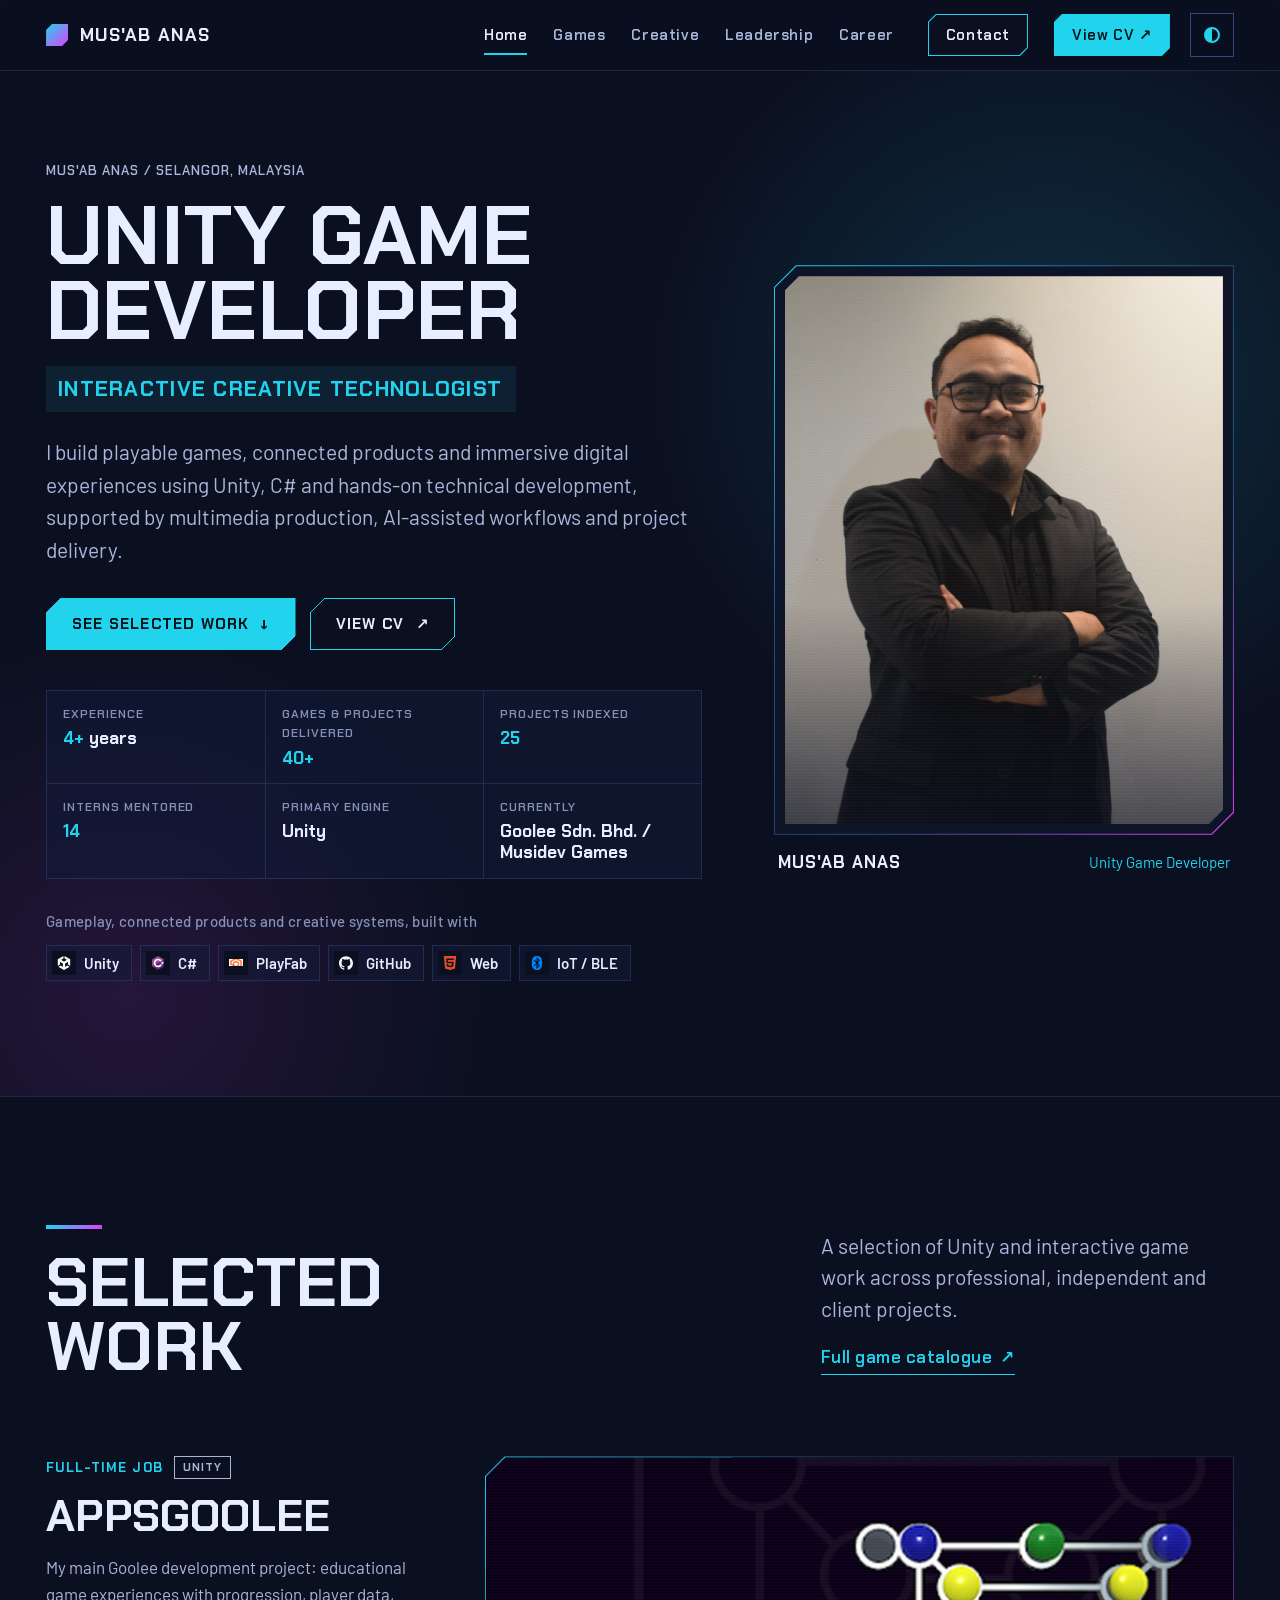
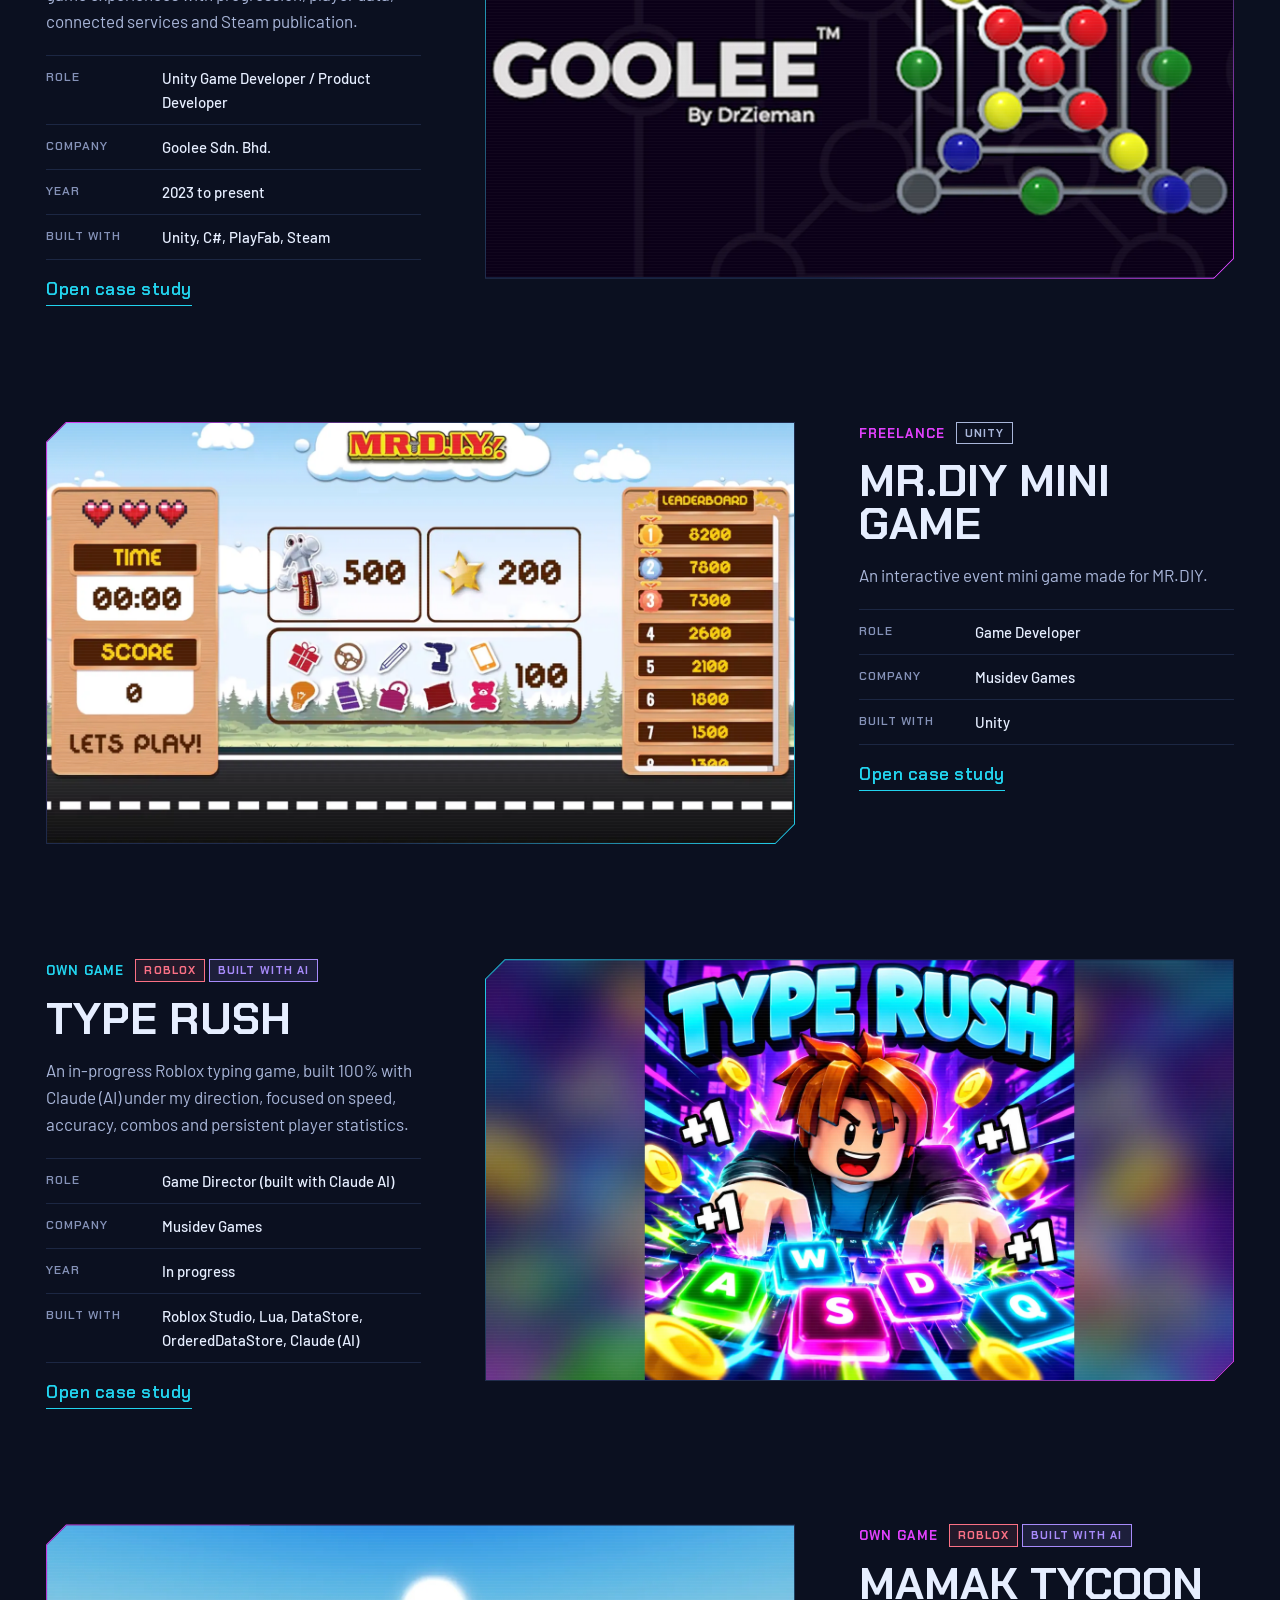
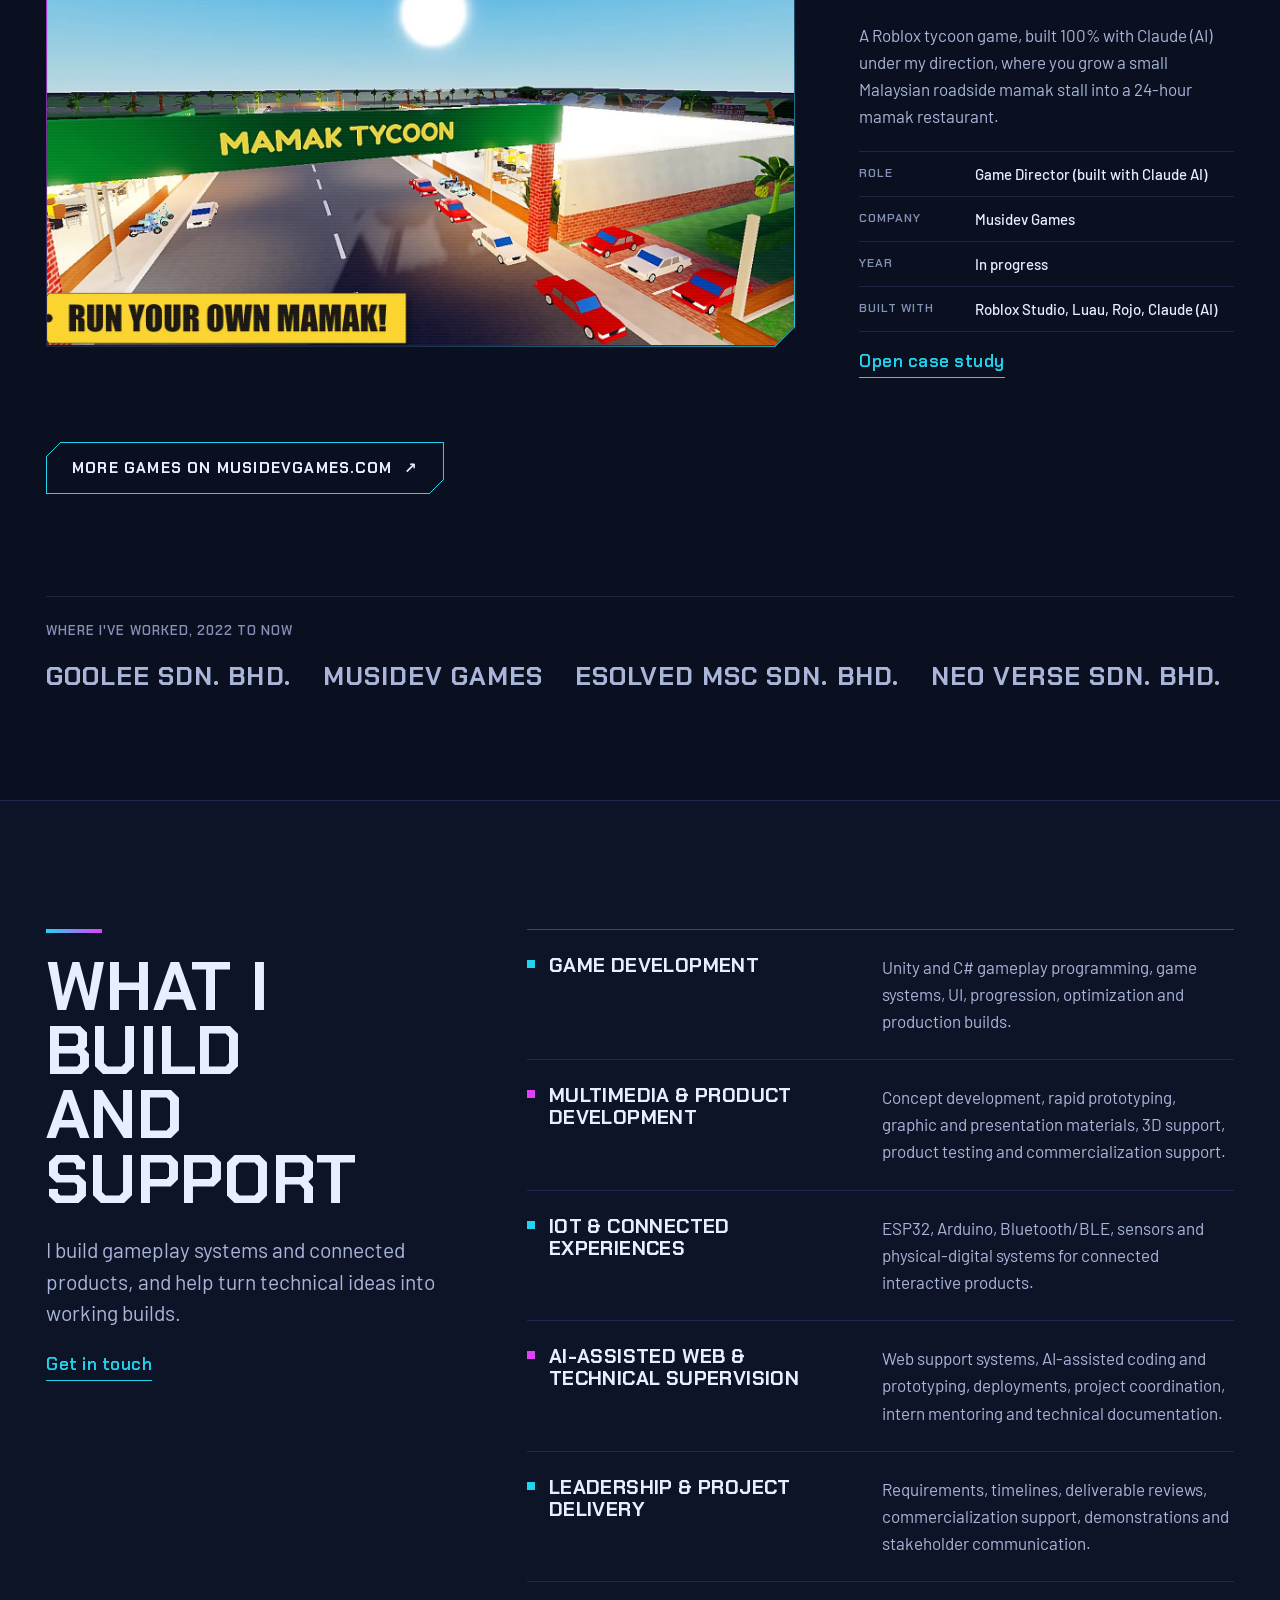
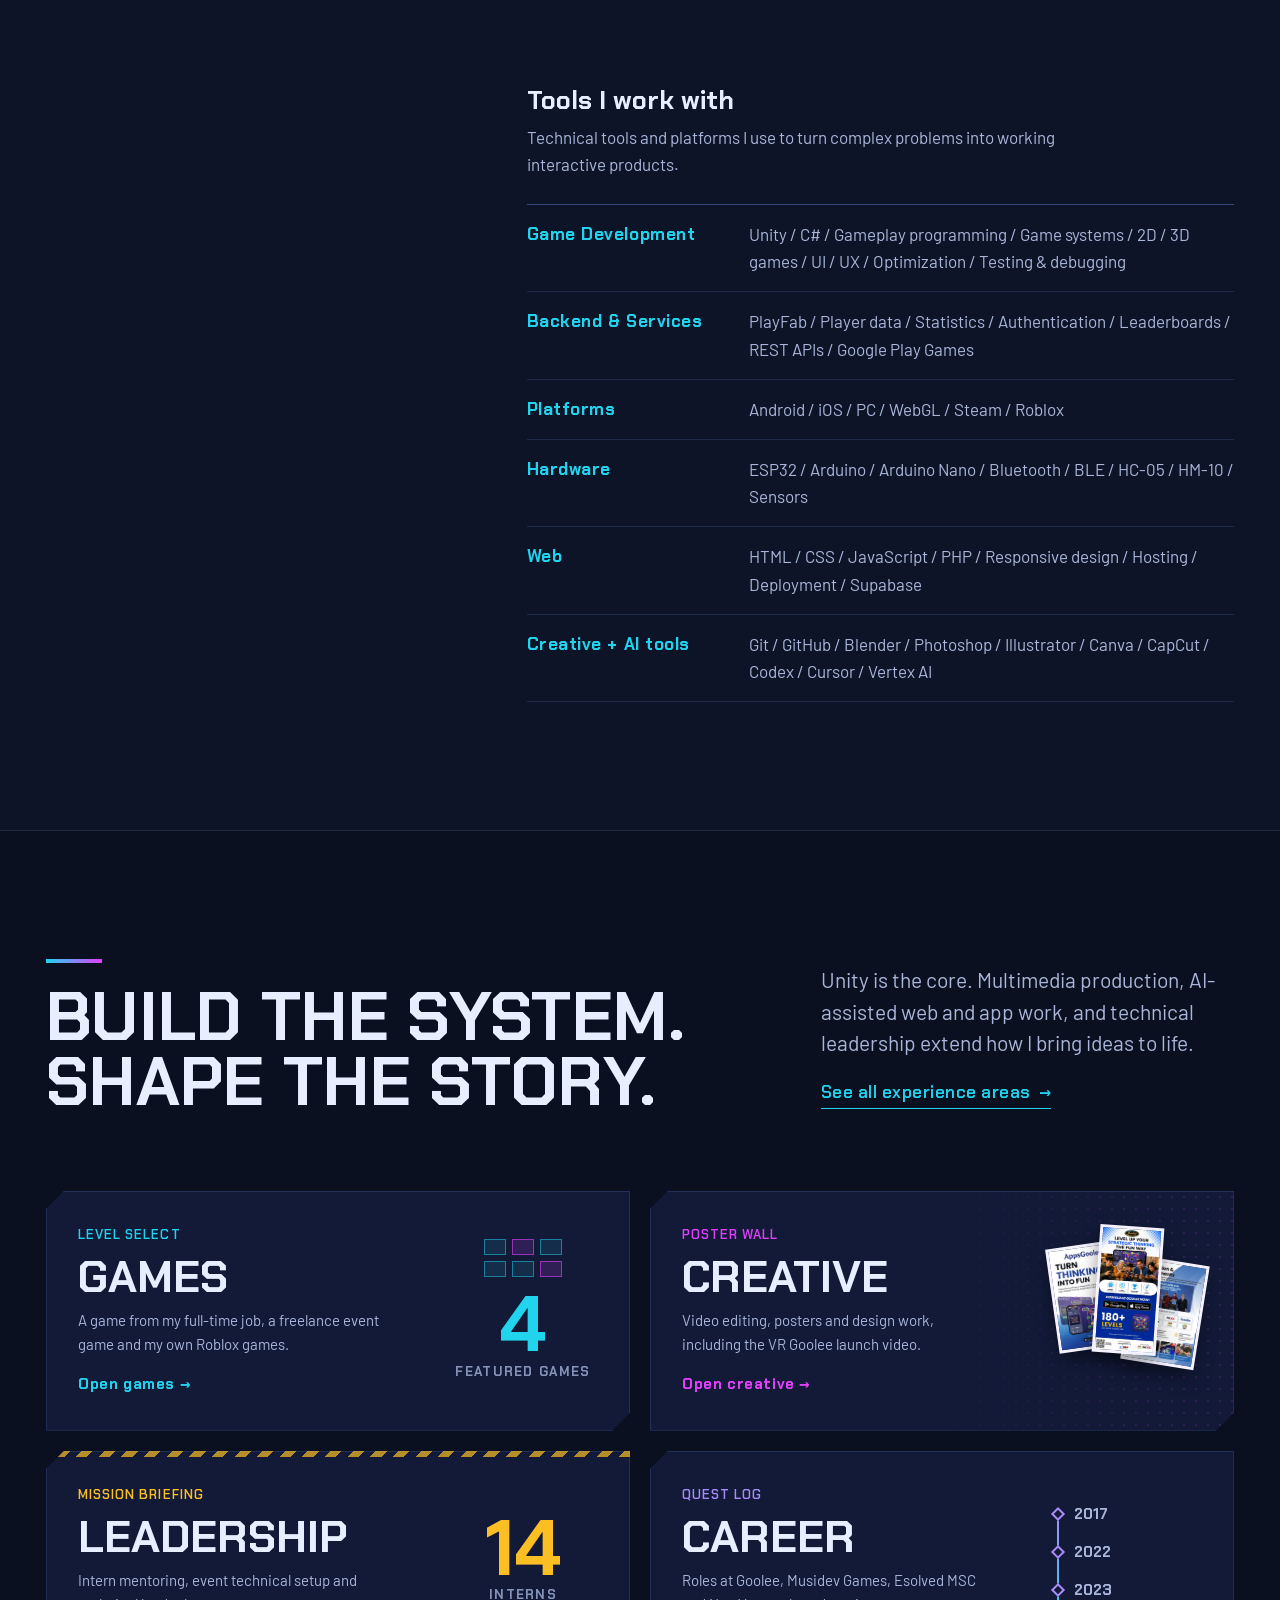
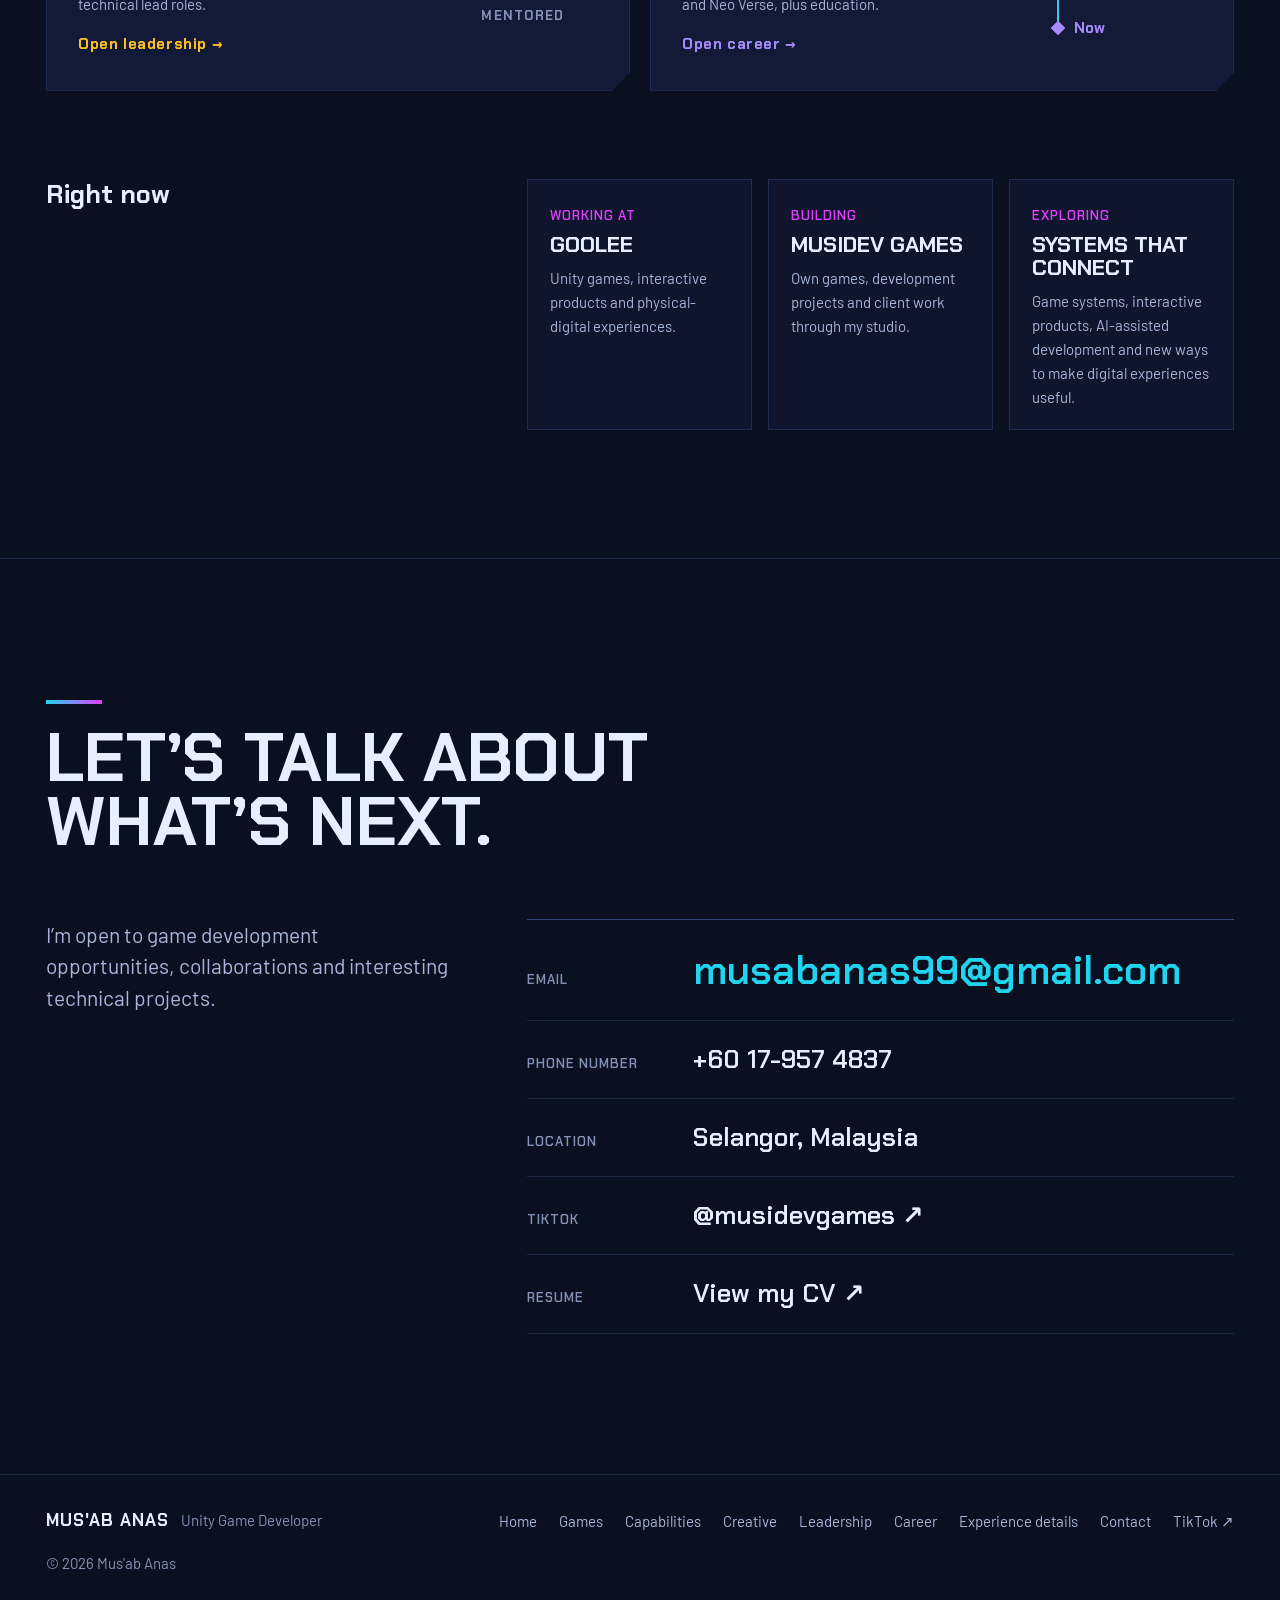
==== index.html @ 86272c5a "Publish website (from Personal-Website 74ffa36)" ====
<!doctype html>
<html lang="en">
<head>
  <meta charset="utf-8">
  <meta name="viewport" content="width=device-width, initial-scale=1">
  <meta name="theme-color" content="#0b1020">
  <script>
    (function () {
      var theme = 'dark';
      try {
        var savedTheme = localStorage.getItem('musab-theme');
        if (savedTheme === 'light' || savedTheme === 'dark') theme = savedTheme;
      } catch (error) {}
      document.documentElement.dataset.theme = theme;
    }());
  </script>
  <title>Mus'ab Anas | Unity Game Developer &amp; Interactive Creative Technologist</title>
  <meta name="description" content="Mus'ab Anas is a Unity Game Developer and Interactive Creative Technologist working across games, connected products, multimedia and AI-assisted web and app development.">
  <meta name="author" content="Mus'ab Anas">
  <meta property="og:type" content="website">
  <meta property="og:title" content="Mus'ab Anas | Unity Game Developer">
  <meta property="og:description" content="Unity game development, product development, IoT and technical project supervision by Mus'ab Anas.">
  <meta property="og:url" content="https://musidevgames.com/">
  <meta property="og:image" content="assets/images/profile/musab-portrait.jpg">
  <meta name="twitter:card" content="summary_large_image">
  <meta name="twitter:title" content="Mus'ab Anas | Unity Game Developer">
  <meta name="twitter:description" content="Unity game development, product development, IoT and technical project supervision by Mus'ab Anas.">
  <link rel="canonical" href="https://musidevgames.com/">
  <link rel="preconnect" href="https://fonts.googleapis.com">
  <link rel="preconnect" href="https://fonts.gstatic.com" crossorigin>
  <link href="https://fonts.googleapis.com/css2?family=Barlow:wght@400;500;600;700&family=Chakra+Petch:wght@500;600;700&display=swap" rel="stylesheet">
  <link rel="stylesheet" href="css/style.css?v=202611121021">
  <link rel="stylesheet" href="css/home.css?v=202611121021">
  <script type="application/ld+json">
  {
    "@context": "https://schema.org",
    "@type": "Person",
    "name": "Mus'ab Anas",
    "jobTitle": "Unity Game Developer",
    "url": "https://musidevgames.com/",
    "email": "mailto:musabanas99@gmail.com",
    "telephone": "+60 17-957 4837",
    "address": {"@type": "PostalAddress", "addressRegion": "Selangor", "addressCountry": "MY"},
    "worksFor": {"@type": "Organization", "name": "Goolee Sdn. Bhd."},
    "sameAs": ["https://musidevgames.com/", "https://musidevgames.com/games/", "https://www.tiktok.com/@musidevgames"]
  }
  </script>
</head>
<body class="home-page">
  <div class="scroll-progress" aria-hidden="true"><span></span></div>
  <a class="skip-link" href="#main-content">Skip to content</a>

  <header class="site-header" data-header>
    <div class="container nav-wrap">
      <a class="brand" href="#home" aria-label="Mus'ab Anas home"><span class="brand-symbol" aria-hidden="true"></span><strong>Mus'ab Anas</strong><span>Unity Game Developer</span></a>
      <button class="menu-toggle" type="button" aria-expanded="false" aria-controls="site-nav" aria-label="Open navigation"><span></span><span></span><span></span></button>
      <nav id="site-nav" class="site-nav" aria-label="Main navigation">
        <a class="nav-link" href="#home" aria-current="page">Home</a>
        <a class="nav-link" href="games.html">Games</a>
        <a class="nav-link" href="creative.html">Creative</a>
        <a class="nav-link" href="leadership.html">Leadership</a>
        <a class="nav-link" href="career.html">Career</a>
        <a class="nav-link nav-contact" href="#contact">Contact</a>
        <a class="nav-link nav-cv" href="assets/resume/Musab-Anas-Resume.pdf" target="_blank" rel="noreferrer">View CV <span aria-hidden="true">↗</span></a>
      </nav>
      <button class="theme-toggle" id="theme-toggle" type="button" aria-label="Switch to light theme"><span aria-hidden="true"></span></button>
    </div>
  </header>

  <main id="main-content">
    <section id="home" class="hero" aria-labelledby="hero-title">
      <span id="about" class="anchor-alias" aria-hidden="true"></span>
      <div class="container hero-grid">
        <div class="hero-main">
          <p class="hero-kicker label">Mus'ab Anas / Selangor, Malaysia</p>
          <h1 id="hero-title" class="hero-title display">Unity game<br>developer</h1>
          <p class="hero-role">Interactive Creative Technologist</p>
          <p class="hero-intro">I build playable games, connected products and immersive digital experiences using Unity, C# and hands-on technical development, supported by multimedia production, AI-assisted workflows and project delivery.</p>
          <div class="hero-actions">
            <a class="btn btn-primary" href="#work">See selected work <span aria-hidden="true">↓</span></a>
            <a class="btn btn-outline" href="assets/resume/Musab-Anas-Resume.pdf" target="_blank" rel="noreferrer">View CV <span aria-hidden="true">↗</span></a>
          </div>
          <dl class="hero-facts" aria-label="Profile highlights">
              <div><dt>Experience</dt><dd><span class="count-up" data-count="4" data-suffix="+">4+</span> years</dd></div>
              <div><dt>Games &amp; projects delivered</dt><dd><span class="count-up" data-count="40" data-suffix="+">40+</span></dd></div>
              <div hidden><dt>Projects indexed</dt><dd><span id="project-count" class="count-up" data-count="0">0</span></dd></div>
              <div><dt>Interns mentored</dt><dd><span class="count-up" data-count="14">14</span></dd></div>
              <div><dt>Primary engine</dt><dd>Unity</dd></div>
              <div><dt>Currently</dt><dd>Goolee Sdn. Bhd. / Musidev Games</dd></div>
            </dl>
          <div class="hero-tools-block">
              <p class="label">Gameplay, connected products and creative systems, built with</p>
              <ul class="hero-tools" aria-label="Core technologies">
                <li><span class="tool-icon"><img src="assets/images/icons/unity.svg" alt="" width="14" height="14"></span>Unity</li>
                <li><span class="tool-icon"><img src="assets/images/icons/csharp.svg" alt="" width="14" height="14"></span>C#</li>
                <li><span class="tool-icon"><img src="assets/images/icons/playfab.png" alt="" width="14" height="14"></span>PlayFab</li>
                <li><span class="tool-icon"><img src="assets/images/icons/github.svg" alt="" width="14" height="14"></span>GitHub</li>
                <li><span class="tool-icon"><img src="assets/images/icons/html5.svg" alt="" width="14" height="14"></span>Web</li>
                <li><span class="tool-icon"><img src="assets/images/icons/bluetooth.svg" alt="" width="14" height="14"></span>IoT / BLE</li>
              </ul>
            </div>
        </div>
        <figure class="hero-portrait">
          <div class="hud-frame portrait-hud">
            <div class="hud-inner">
              <div class="portrait-frame">
                <img src="assets/images/profile/musab-portrait.jpg" alt="Portrait of Mus'ab Anas" width="600" height="750" fetchpriority="high" onerror="this.hidden=true;this.nextElementSibling.hidden=false">
                <div class="portrait-fallback" hidden aria-hidden="true"><span>MA</span></div>
                <span class="portrait-scan" aria-hidden="true"></span>
              </div>
            </div>
          </div>
          <figcaption><strong>Mus'ab Anas</strong><span>Unity Game Developer</span></figcaption>
        </figure>
      </div>
    </section>

    <section id="work" class="section section-work" aria-labelledby="work-title">
      <span id="portfolio" class="anchor-alias" aria-hidden="true"></span>
      <div class="container">
        <div class="section-head">
          <h2 id="work-title" class="display">Selected<br>work</h2>
          <div class="section-head-side">
            <p class="section-lead">A selection of Unity and interactive game work across professional, independent and client projects.</p>
            <a class="text-link" href="https://musidevgames.com/games/" target="_blank" rel="noreferrer">Full game catalogue <span aria-hidden="true">↗</span></a>
          </div>
        </div>
        <p id="project-category-status" class="sr-only" aria-live="polite"></p>
        <div id="project-index" class="project-index"></div>
        <div class="project-index-actions"><a class="btn btn-outline" href="https://musidevgames.com/games/" target="_blank" rel="noreferrer">More games on musidevgames.com <span aria-hidden="true">↗</span></a></div>
        <div class="worked-across">
          <p class="label">Where I've worked, 2022 to now</p>
          <ul class="company-marquee" aria-label="Employers and studio"><li>Goolee Sdn. Bhd.</li><li>Musidev Games</li><li>Esolved MSC Sdn. Bhd.</li><li>Neo Verse Sdn. Bhd.</li></ul>
        </div>
      </div>
    </section>

    <section id="services" class="section section-split" aria-labelledby="services-title">
      <div class="container split">
        <div class="split-side">
          <h2 id="services-title" class="display">What I build<br>and support</h2>
          <p class="section-lead">I build gameplay systems and connected products, and help turn technical ideas into working builds.</p>
          <a class="text-link" href="#contact">Get in touch</a>
        </div>
        <div class="split-main">
          <div class="service-list">
            <article class="service-row"><h3>Game Development</h3><p>Unity and C# gameplay programming, game systems, UI, progression, optimization and production builds.</p></article>
            <article class="service-row"><h3>Multimedia &amp; Product Development</h3><p>Concept development, rapid prototyping, graphic and presentation materials, 3D support, product testing and commercialization support.</p></article>
            <article class="service-row"><h3>IoT &amp; Connected Experiences</h3><p>ESP32, Arduino, Bluetooth/BLE, sensors and physical-digital systems for connected interactive products.</p></article>
            <article class="service-row"><h3>AI-Assisted Web &amp; Technical Supervision</h3><p>Web support systems, AI-assisted coding and prototyping, deployments, project coordination, intern mentoring and technical documentation.</p></article>
            <article class="service-row"><h3>Leadership &amp; Project Delivery</h3><p>Requirements, timelines, deliverable reviews, commercialization support, demonstrations and stakeholder communication.</p></article>
          </div>
          <div class="toolkit-block">
            <span id="skills" class="anchor-alias" aria-hidden="true"></span>
            <h3 class="sub-title">Tools I work with</h3>
            <p class="sub-lead">Technical tools and platforms I use to turn complex problems into working interactive products.</p>
            <dl class="toolkit">
              <div><dt>Game Development</dt><dd>Unity / C# / Gameplay programming / Game systems / 2D / 3D games / UI / UX / Optimization / Testing &amp; debugging</dd></div>
              <div><dt>Backend &amp; Services</dt><dd>PlayFab / Player data / Statistics / Authentication / Leaderboards / REST APIs / Google Play Games</dd></div>
              <div><dt>Platforms</dt><dd>Android / iOS / PC / WebGL / Steam / Roblox</dd></div>
              <div><dt>Hardware</dt><dd>ESP32 / Arduino / Arduino Nano / Bluetooth / BLE / HC-05 / HM-10 / Sensors</dd></div>
              <div><dt>Web</dt><dd>HTML / CSS / JavaScript / PHP / Responsive design / Hosting / Deployment / Supabase</dd></div>
              <div><dt>Creative + AI tools</dt><dd>Git / GitHub / Blender / Photoshop / Illustrator / Canva / CapCut / Codex / Cursor / Vertex AI</dd></div>
            </dl>
          </div>
        </div>
      </div>
    </section>

    <section id="explore" class="section section-explore" aria-labelledby="explore-title">
      <span id="creative" class="anchor-alias" aria-hidden="true"></span>
      <span id="practice" class="anchor-alias" aria-hidden="true"></span>
      <span id="multimedia" class="anchor-alias" aria-hidden="true"></span>
      <span id="leadership" class="anchor-alias" aria-hidden="true"></span>
      <span id="mentoring" class="anchor-alias" aria-hidden="true"></span>
      <span id="career" class="anchor-alias" aria-hidden="true"></span>
      <span id="experience" class="anchor-alias" aria-hidden="true"></span>
      <span id="resume" class="anchor-alias" aria-hidden="true"></span>
      <div class="container">
        <div class="section-head">
          <h2 id="explore-title" class="display">Build the system.<br>Shape the story.</h2>
          <div class="section-head-side">
            <p class="section-lead">Unity is the core. Multimedia production, AI-assisted web and app work, and technical leadership extend how I bring ideas to life.</p>
            <a class="text-link" href="experience.html">See all experience areas <span aria-hidden="true">→</span></a>
          </div>
        </div>
        <div class="portal-grid">
          <a class="portal portal-games" href="games.html">
            <span class="portal-text"><span class="label">Level select</span><strong>Games</strong><span class="portal-desc">A game from my full-time job, a freelance event game and my own Roblox games.</span><span class="portal-go">Open games <span aria-hidden="true">→</span></span></span>
            <span class="portal-art" aria-hidden="true"><span class="mini-tiles"><i></i><i></i><i></i><i></i><i></i><i></i></span><b data-project-total>4</b><small>featured games</small></span>
          </a>
          <a class="portal portal-creative" href="creative.html">
            <span class="portal-text"><span class="label">Poster wall</span><strong>Creative</strong><span class="portal-desc">Video editing, posters and design work, including the VR Goolee launch video.</span><span class="portal-go">Open creative <span aria-hidden="true">→</span></span></span>
            <span class="portal-art mini-posters" aria-hidden="true"><img src="assets/multimedia/design/appsgoolee-brochure-1-thumb.webp" alt="" loading="lazy" onerror="this.hidden=true"><img src="assets/multimedia/design/goolee-bunting-thumb.webp" alt="" loading="lazy" onerror="this.hidden=true"><img src="assets/multimedia/design/appsgoolee-brochure-3-thumb.webp" alt="" loading="lazy" onerror="this.hidden=true"></span>
          </a>
          <a class="portal portal-leadership" href="leadership.html">
            <span class="portal-text"><span class="label">Mission briefing</span><strong>Leadership</strong><span class="portal-desc">Intern mentoring, event technical setup and technical lead roles.</span><span class="portal-go">Open leadership <span aria-hidden="true">→</span></span></span>
            <span class="portal-art" aria-hidden="true"><b>14</b><small>interns mentored</small></span>
          </a>
          <a class="portal portal-career" href="career.html">
            <span class="portal-text"><span class="label">Quest log</span><strong>Career</strong><span class="portal-desc">Roles at Goolee, Musidev Games, Esolved MSC and Neo Verse, plus education.</span><span class="portal-go">Open career <span aria-hidden="true">→</span></span></span>
            <span class="portal-art mini-timeline" aria-hidden="true"><i>2017</i><i>2022</i><i>2023</i><i>Now</i></span>
          </a>
        </div>
        <span id="currently" class="anchor-alias" aria-hidden="true"></span>
        <div class="currently-strip split">
          <div class="split-side"><h3 class="sub-title">Right now</h3></div>
          <div class="split-main currently-grid">
            <article class="currently-card"><span class="label">Working at</span><h4>Goolee</h4><p>Unity games, interactive products and physical-digital experiences.</p></article>
            <article class="currently-card"><span class="label">Building</span><h4>Musidev Games</h4><p>Own games, development projects and client work through my studio.</p></article>
            <article class="currently-card"><span class="label">Exploring</span><h4>Systems that connect</h4><p>Game systems, interactive products, AI-assisted development and new ways to make digital experiences useful.</p></article>
          </div>
        </div>
      </div>
    </section>

    <section id="contact" class="section-contact" aria-labelledby="contact-title">
      <div class="container">
        <h2 id="contact-title" class="display contact-title">Let’s talk about<br>what’s next.</h2>
        <div class="contact-grid">
          <p class="section-lead">I’m open to game development opportunities, collaborations and interesting technical projects.</p>
          <ul class="contact-details">
            <li><a class="contact-item contact-email" href="mailto:musabanas99@gmail.com"><small>Email</small><strong>musabanas99@gmail.com</strong></a></li>
            <li><a class="contact-item" href="tel:+60179574837"><small>Phone number</small><strong>+60 17-957 4837</strong></a></li>
            <li><div class="contact-item"><small>Location</small><strong>Selangor, Malaysia</strong></div></li>
            <li><a class="contact-item" href="https://www.tiktok.com/@musidevgames" target="_blank" rel="noreferrer"><small>TikTok</small><strong>@musidevgames ↗</strong></a></li>
            <li><a class="contact-item" href="assets/resume/Musab-Anas-Resume.pdf" target="_blank" rel="noreferrer"><small>Resume</small><strong>View my CV ↗</strong></a></li>
          </ul>
        </div>
      </div>
    </section>
  </main>

  <footer class="site-footer">
    <div class="container footer-inner">
      <a class="footer-brand" href="#home"><strong>Mus'ab Anas</strong><span>Unity Game Developer</span></a>
      <nav class="footer-nav" aria-label="Footer navigation"><a href="#home">Home</a><a href="games.html">Games</a><a href="#services">Capabilities</a><a href="creative.html">Creative</a><a href="leadership.html">Leadership</a><a href="career.html">Career</a><a href="experience.html">Experience details</a><a href="#contact">Contact</a><a href="https://www.tiktok.com/@musidevgames" target="_blank" rel="noreferrer">TikTok ↗</a></nav>
      <span class="footer-copy">© <span id="current-year">2026</span> Mus'ab Anas</span>
    </div>
  </footer>

  <script src="js/projects-data.js?v=202611121021"></script>
  <script src="js/main.js?v=202611121021"></script>
</body>
</html>
---- css/style.css ----
/*
 * Mus'ab Anas — shared brand system
 * Sci-fi game UI: space-navy base, cyan + magenta signal colours, cut-corner
 * "game menu" frames, faint scanlines. Dark is the default; light mode via the toggle.
 * Used by every page. The reason behind each visual technique is in DESIGN.md.
 */

/* Tokens (dark default) */
:root {
  color-scheme: dark;
  --bg: #0b1020;
  --bg-2: #0e1428;
  --panel: #121a38;
  --panel-2: #18224a;
  --ink: #e6eeff;
  --ink-2: #a9b6d9;
  --ink-3: #8592b8;
  --line: rgba(120, 160, 255, .16);
  --line-strong: rgba(120, 160, 255, .38);
  --cyan: #22d3ee;
  --cyan-text: #22d3ee;
  --cyan-ink: #04121a;
  --magenta: #e040fb;
  --magenta-text: #e040fb;
  --amber: #fbbf24;
  --violet: #a78bfa;
  --rose: #fb7185;
  --amber-text: #fbbf24;
  --violet-text: #a78bfa;
  --rose-text: #fb7185;
  --focus: #22d3ee;
  --glow-cyan: rgba(34, 211, 238, .45);
  --glow-magenta: rgba(224, 64, 251, .4);
  --scan: rgba(255, 255, 255, .025);
  --grid: rgba(34, 211, 238, .07);

  --font-display: 'Chakra Petch', 'Segoe UI', system-ui, sans-serif;
  --font-body: 'Barlow', 'Segoe UI', system-ui, sans-serif;

  --fs-mega: clamp(2.75rem, 1rem + 5.2vw, 6.25rem);
  --fs-1: clamp(2.25rem, 1.2rem + 3.8vw, 4.5rem);
  --fs-2: clamp(1.75rem, 1.2rem + 2vw, 3rem);
  --fs-3: clamp(1.25rem, 1.05rem + .7vw, 1.625rem);
  --fs-lead: clamp(1.125rem, 1rem + .4vw, 1.3125rem);
  --fs-base: 1.0625rem;
  --fs-sm: .9375rem;
  --fs-xs: .8125rem;

  --cut: 14px;
  --container: 1320px;
  --gutter: clamp(16px, 3.6vw, 48px);
  --header-h: 70px;
  --ease: cubic-bezier(.2, .7, .2, 1);
}

:root[data-theme="light"] {
  color-scheme: light;
  --bg: #f3f6fc;
  --bg-2: #e9eef8;
  --panel: #ffffff;
  --panel-2: #f1f4fb;
  --ink: #0b1020;
  --ink-2: #3a4566;
  --ink-3: #56628a;
  --line: rgba(11, 16, 32, .12);
  --line-strong: rgba(11, 16, 32, .3);
  --cyan-text: #0e7490;
  --magenta-text: #a21caf;
  --amber-text: #b45309;
  --violet-text: #6d28d9;
  --rose-text: #be123c;
  --focus: #0e7490;
  --glow-cyan: rgba(34, 211, 238, .35);
  --glow-magenta: rgba(224, 64, 251, .3);
  --scan: rgba(11, 16, 32, .02);
  --grid: rgba(14, 116, 144, .07);
}

/* Base */
*, *::before, *::after { box-sizing: border-box; }
html { scroll-behavior: smooth; scroll-padding-top: calc(var(--header-h) + 12px); -webkit-text-size-adjust: 100%; }
body {
  margin: 0; background: var(--bg); color: var(--ink);
  font-family: var(--font-body); font-size: var(--fs-base); line-height: 1.6;
  -webkit-font-smoothing: antialiased; text-rendering: optimizeLegibility;
  overflow-x: clip;
}
img, video, iframe { display: block; max-width: 100%; }
a { color: inherit; }
button { font: inherit; color: inherit; }
h1, h2, h3, h4 { margin: 0; font-family: var(--font-display); font-weight: 700; line-height: 1.05; }
p { margin: 0; }
ul, ol { margin: 0; padding: 0; }
em { font-style: normal; }
[hidden] { display: none !important; }
::selection { background: var(--cyan); color: var(--cyan-ink); }
:focus-visible { outline: 2px solid var(--focus); outline-offset: 3px; }
/* Cut-corner controls: clip-path hides an outside ring, so draw the focus ring inside. */
.nav-link.nav-contact:focus-visible, .nav-link.nav-cv:focus-visible, .level-filter:focus-visible, .studio-card:focus-visible,
.experience-preview-links a:focus-visible, .next-page-link:focus-visible, .experience-card:focus-visible, .related-project:focus-visible,
.experience-next a:focus-visible, .project-links a:focus-visible, .subproject:focus-visible, .next-project-link:focus-visible { outline-offset: -4px; }
/* On cyan-filled controls a cyan ring would vanish, so use the dark ink instead. */
.nav-link.nav-cv:focus-visible, .project-links a:focus-visible { outline-color: var(--cyan-ink); }

.display, .display-title { font-family: var(--font-display); font-weight: 700; text-transform: uppercase; line-height: .95; letter-spacing: .005em; }
.container { width: 100%; max-width: var(--container); margin-inline: auto; padding-inline: var(--gutter); }
.sr-only { position: absolute; width: 1px; height: 1px; padding: 0; margin: -1px; overflow: hidden; clip: rect(0 0 0 0); white-space: nowrap; border: 0; }
.anchor-alias { position: relative; top: calc(-1 * var(--header-h)); display: block; width: 0; height: 0; }
.label { font-family: var(--font-display); font-size: var(--fs-xs); font-weight: 600; letter-spacing: .08em; text-transform: uppercase; color: var(--ink-3); }

.skip-link { position: fixed; left: 16px; top: -60px; z-index: 200; background: var(--cyan); color: var(--cyan-ink); padding: 10px 16px; text-decoration: none; font-weight: 700; transition: top .2s ease; }
.skip-link:focus { top: 12px; }

.scroll-progress { position: fixed; inset: 0 0 auto; height: 2px; z-index: 120; pointer-events: none; }
.scroll-progress span { display: block; height: 100%; width: 0; background: linear-gradient(90deg, var(--cyan), var(--magenta)); }

/* Cut-corner game-menu shapes */
.cut { clip-path: polygon(var(--cut) 0, 100% 0, 100% calc(100% - var(--cut)), calc(100% - var(--cut)) 100%, 0 100%, 0 var(--cut)); }
/* Frame with a 1px gradient edge: outer = edge colour, inner = panel */
.hud-frame {
  --edge: linear-gradient(135deg, var(--cyan), rgba(120, 160, 255, .25) 35%, rgba(120, 160, 255, .25) 65%, var(--magenta));
  position: relative; padding: 1px; background: var(--edge);
  clip-path: polygon(var(--cut) 0, 100% 0, 100% calc(100% - var(--cut)), calc(100% - var(--cut)) 100%, 0 100%, 0 var(--cut));
}
.hud-frame > .hud-inner {
  position: relative; height: 100%; background: var(--panel);
  clip-path: polygon(calc(var(--cut) - .4px) 0, 100% 0, 100% calc(100% - var(--cut) + .4px), calc(100% - var(--cut) + .4px) 100%, 0 100%, 0 calc(var(--cut) - .4px));
}
/* Pressed state, so taps and clicks get feedback: links and buttons dim, solid buttons also sink 1px. */
a:active, button:active { filter: brightness(.85); }
.btn:active, .view-more:active, .menu-toggle:active, .theme-toggle:active, .nav-link.nav-contact:active, .nav-link.nav-cv:active, .project-links a:active { transform: translateY(1px); }

/* Header */
.site-header {
  position: sticky; top: 0; z-index: 100;
  background: color-mix(in srgb, var(--bg) 82%, transparent);
  -webkit-backdrop-filter: blur(12px) saturate(1.3); backdrop-filter: blur(12px) saturate(1.3);
  border-bottom: 1px solid var(--line);
}
.nav-wrap { display: flex; align-items: center; gap: 20px; min-height: var(--header-h); }
.brand { display: inline-flex; align-items: center; gap: 12px; margin-right: auto; text-decoration: none; min-width: 0; }
.brand-symbol { display: inline-block; width: 22px; height: 22px; flex: none; background: linear-gradient(135deg, var(--cyan), var(--magenta)); clip-path: polygon(6px 0, 100% 0, 100% calc(100% - 6px), calc(100% - 6px) 100%, 0 100%, 0 6px); }
.brand-symbol i { display: none; }
.brand strong { font-family: var(--font-display); font-weight: 700; font-size: 1.125rem; letter-spacing: .06em; text-transform: uppercase; white-space: nowrap; }
.brand > span:not(.brand-symbol) { font-size: var(--fs-sm); color: var(--ink-3); white-space: nowrap; }

.site-nav { display: flex; align-items: center; gap: 26px; }
.nav-link { position: relative; text-decoration: none; font-family: var(--font-display); font-weight: 600; font-size: var(--fs-sm); letter-spacing: .04em; color: var(--ink-2); padding: 6px 0; }
.nav-link::after { content: ''; position: absolute; left: 0; right: 0; bottom: -2px; height: 2px; background: var(--cyan); transform: scaleX(0); transform-origin: left; transition: transform .25s var(--ease); }
.nav-link:hover, .nav-link.is-active { color: var(--ink); }
.nav-link:hover::after, .nav-link.is-active::after { transform: scaleX(1); }
.nav-link[aria-current="page"] { color: var(--ink); }
.nav-link[aria-current="page"]::after { transform: scaleX(1); background: var(--page-accent, var(--cyan)); }
/* Contact is an action, not a page: an outlined chamfered button next to View CV. */
.nav-link.nav-contact { isolation: isolate; margin-left: 8px; padding: 9px 18px; color: var(--ink); background: var(--cyan); clip-path: polygon(8px 0, 100% 0, 100% calc(100% - 8px), calc(100% - 8px) 100%, 0 100%, 0 8px); }
.nav-link.nav-contact::after { inset: 1px; bottom: 1px; height: auto; z-index: -1; transform: none; box-shadow: none; background: var(--bg); clip-path: polygon(7.6px 0, 100% 0, 100% calc(100% - 7.6px), calc(100% - 7.6px) 100%, 0 100%, 0 7.6px); transition: background-color .2s ease; }
.nav-link.nav-contact:hover::after, .nav-link.nav-contact.is-active::after { background: color-mix(in srgb, var(--cyan) 16%, var(--bg)); }
.nav-link.nav-cv { padding: 9px 18px; color: var(--cyan-ink); background: var(--cyan); clip-path: polygon(8px 0, 100% 0, 100% calc(100% - 8px), calc(100% - 8px) 100%, 0 100%, 0 8px); }
.nav-link.nav-cv::after { display: none; }
.nav-link.nav-cv:hover { color: var(--cyan-ink); background: #67e8f9; }

.menu-toggle, .theme-toggle { flex: none; width: 44px; height: 44px; border: 1px solid var(--line-strong); background: transparent; cursor: pointer; padding: 0; display: grid; place-items: center; place-content: center; }
.menu-toggle { display: none; gap: 5px; }
.menu-toggle span { display: block; width: 20px; height: 2px; background: var(--ink); transition: transform .2s ease, opacity .2s ease; }
.menu-toggle.is-open span:nth-child(1) { transform: translateY(7px) rotate(45deg); }
.menu-toggle.is-open span:nth-child(2) { opacity: 0; }
.menu-toggle.is-open span:nth-child(3) { transform: translateY(-7px) rotate(-45deg); }
.theme-toggle span { width: 16px; height: 16px; border-radius: 50%; border: 2px solid var(--cyan-text); background: linear-gradient(90deg, var(--cyan-text) 50%, transparent 50%); transition: transform .3s var(--ease); }
:root[data-theme="light"] .theme-toggle span { transform: rotate(180deg); }
.menu-toggle:hover, .theme-toggle:hover { border-color: var(--cyan); }

.project-nav, .experience-nav { display: flex; align-items: center; gap: 24px; }
.project-nav a, .experience-nav a { text-decoration: none; font-family: var(--font-display); font-weight: 600; font-size: var(--fs-sm); color: var(--ink-2); white-space: nowrap; }
.project-nav a:hover, .experience-nav a:hover { color: var(--cyan-text); }

/* Buttons (chamfered; the glow on hover is one of the two glow uses, see DESIGN.md) */
.btn {
  --c: 10px;
  position: relative; display: inline-flex; align-items: center; justify-content: center; gap: 12px;
  min-height: 52px; padding: 0 26px; border: 0; cursor: pointer; text-decoration: none;
  font-family: var(--font-display); font-weight: 700; font-size: var(--fs-sm); letter-spacing: .08em; text-transform: uppercase;
  color: var(--ink); background: transparent;
  transition: filter .2s ease, color .2s ease;
}
.btn::before {
  content: ''; position: absolute; inset: 0; z-index: -1;
  background:
    linear-gradient(135deg, transparent var(--c), var(--btn-bg, var(--line-strong)) 0) top left / 51% 100% no-repeat,
    linear-gradient(-45deg, transparent var(--c), var(--btn-bg, var(--line-strong)) 0) bottom right / 51% 100% no-repeat;
}
.btn::after {
  content: ''; position: absolute; inset: 1px; z-index: -1;
  background:
    linear-gradient(135deg, transparent calc(var(--c) - .5px), var(--btn-fill, var(--bg)) 0) top left / 51% 100% no-repeat,
    linear-gradient(-45deg, transparent calc(var(--c) - .5px), var(--btn-fill, var(--bg)) 0) bottom right / 51% 100% no-repeat;
}
.btn { isolation: isolate; }
.btn:hover { filter: drop-shadow(0 0 12px var(--glow-cyan)); color: var(--cyan-text); }
.btn-primary, .btn-gradient { --btn-bg: var(--cyan); --btn-fill: var(--cyan); color: var(--cyan-ink); }
.btn-primary:hover, .btn-gradient:hover { color: var(--cyan-ink); }
.btn-outline { --btn-bg: var(--cyan); --btn-fill: var(--bg); }

.text-link { display: inline-flex; align-items: center; gap: 8px; font-family: var(--font-display); font-weight: 600; letter-spacing: .03em; color: var(--cyan-text); text-decoration: none; border-bottom: 1px solid currentColor; padding-bottom: 2px; }
.text-link:hover { color: var(--ink); }

/* Media frame (game viewport) */
.frame { position: relative; overflow: hidden; isolation: isolate; aspect-ratio: 16 / 10; background: var(--panel); container-type: inline-size; }
.frame img, .frame video { position: absolute; inset: 0; width: 100%; height: 100%; object-fit: cover; z-index: 2; }
/* A missing cover is removed by its onerror handler; hide the alt text that flashes before that. */
.frame img { color: transparent; font-size: 0; }
.frame::after { content: ''; position: absolute; inset: 0; z-index: 3; pointer-events: none; background: repeating-linear-gradient(0deg, var(--scan) 0 1px, transparent 1px 3px); }
.frame-card {
  position: absolute; inset: 0; z-index: 0;
  display: flex; flex-direction: column; justify-content: flex-end; gap: 10px;
  padding: clamp(24px, 4vw, 56px);
  /* A plain tint of the project's own accent, so each title card stays distinct without a cover. */
  background: linear-gradient(135deg, color-mix(in srgb, var(--accent-a, var(--cyan)) 18%, var(--panel)), var(--panel) 65%);
}
.frame-card strong { font-family: var(--font-display); font-weight: 700; text-transform: uppercase; line-height: .92; font-size: clamp(1.5rem, calc(76cqi / (var(--chars, 8) * .68)), 5.25rem); overflow-wrap: break-word; }
.frame-card span { font-size: var(--fs-sm); color: var(--ink-2); }
.frame-card small { position: absolute; top: 0; left: 0; padding: 8px 18px 8px 16px; font-family: var(--font-display); font-size: var(--fs-xs); font-weight: 700; letter-spacing: .08em; text-transform: uppercase; color: var(--cyan-ink); background: var(--accent-a, var(--cyan)); clip-path: polygon(0 0, 100% 0, calc(100% - 12px) 100%, 0 100%); }

.media-placeholder { display: grid; place-content: center; gap: 6px; text-align: center; min-height: 220px; padding: 24px; background: var(--panel); color: var(--ink-3); }
.media-placeholder strong { color: var(--ink); font-family: var(--font-display); font-size: var(--fs-3); }

/* Footer */
.site-footer { border-top: 1px solid var(--line); padding: 32px 0; }
.footer-inner { display: flex; align-items: center; justify-content: space-between; gap: 16px 32px; flex-wrap: wrap; }
.footer-brand { display: flex; gap: 12px; align-items: baseline; text-decoration: none; }
.footer-brand strong { font-family: var(--font-display); font-weight: 700; letter-spacing: .06em; text-transform: uppercase; }
.footer-brand span { color: var(--ink-3); font-size: var(--fs-sm); }
.footer-nav { display: flex; flex-wrap: wrap; gap: 20px 22px; }
.footer-nav a { color: var(--ink-2); text-decoration: none; font-size: var(--fs-sm); }
.footer-nav a:hover { color: var(--cyan-text); }
/* Small text links keep their look; an invisible layer makes the tap area 44px tall. */
.text-link, .footer-nav a, .project-back, .experience-back, .video-card figcaption a, .mission-tags a { position: relative; }
.text-link::before, .footer-nav a::before, .project-back::before, .experience-back::before, .video-card figcaption a::before, .mission-tags a::before {
  content: ''; position: absolute; left: 0; right: 0; top: 50%; height: 44px; transform: translateY(-50%);
}
.footer-copy { color: var(--ink-3); font-size: var(--fs-sm); }

/* Hide the brand subtitle before the full nav runs out of room. */
@media (max-width: 1280px) { .brand > span:not(.brand-symbol) { display: none; } }
.nav-link { white-space: nowrap; }
@media (max-width: 1160px) { .site-nav { gap: 18px; } }

/* Mobile navigation */
@media (max-width: 1020px) {
  .menu-toggle { display: grid; }
  .brand > span:not(.brand-symbol) { display: none; }
  .site-nav {
    position: fixed; inset: var(--header-h) 0 auto 0; z-index: 99;
    flex-direction: column; align-items: stretch; gap: 0;
    padding: 8px var(--gutter) 24px; background: var(--bg); border-bottom: 1px solid var(--line-strong);
    max-height: calc(100dvh - var(--header-h)); overflow-y: auto; overscroll-behavior: contain;
    transform: translateY(-8px); opacity: 0; visibility: hidden;
    transition: opacity .2s ease, transform .2s ease, visibility .2s;
  }
  .site-nav.is-open { opacity: 1; transform: none; visibility: visible; }
  .nav-link { font-size: 1.5rem; text-transform: uppercase; padding: 14px 0; border-bottom: 1px solid var(--line); color: var(--ink); }
  .nav-link::after { display: none; }
  .nav-link[aria-current="page"] { color: var(--page-accent-text, var(--cyan-text)); }
  .nav-link[aria-current="page"]::before { content: '▸ '; }
  .nav-link.nav-cv { margin-top: 16px; text-align: center; font-size: 1.125rem; border-bottom: 0; }
  .nav-link.nav-contact { margin: 16px 0 0; text-align: center; font-size: 1.125rem; border-bottom: 0; }
  .nav-link.nav-contact::after { display: block; }
  .nav-link.nav-contact + .nav-cv { margin-top: 10px; }
  body.menu-open { overflow: hidden; }
}
@media (max-width: 640px) {
  .project-nav, .experience-nav a:not(:first-child) { display: none; }
}

@media (prefers-reduced-motion: reduce) {
  html { scroll-behavior: auto; }
  *, *::before, *::after { animation-duration: .01ms !important; animation-iteration-count: 1 !important; transition-duration: .01ms !important; }
}
---- css/home.css ----
/* Homepage layout — sci-fi game UI. Builds on tokens in style.css. */

.section { position: relative; padding-block: clamp(80px, 10vw, 150px); border-top: 1px solid var(--line); }
.section-head {
  display: grid; grid-template-columns: minmax(0, 7fr) minmax(0, 4fr); gap: 24px clamp(24px, 4vw, 64px);
  align-items: end; margin-bottom: clamp(44px, 6vw, 88px);
}
.section-head h2, .split-side h2 { font-size: var(--fs-1); }
.section-head h2::before, .split-side h2::before {
  content: ''; display: block; width: 56px; height: 4px; margin-bottom: 22px;
 background: linear-gradient(90deg, var(--cyan), var(--magenta)); 
}
.section-head-side { display: grid; gap: 20px; justify-items: start; padding-bottom: .3em; }
.section-lead { font-size: var(--fs-lead); line-height: 1.5; color: var(--ink-2); max-width: 46ch; }

.split { display: grid; grid-template-columns: minmax(0, 4fr) minmax(0, 7fr); gap: 40px clamp(32px, 6vw, 104px); align-items: start; }
.split-side { position: sticky; top: calc(var(--header-h) + 32px); display: grid; gap: 22px; justify-items: start; }
.sub-title { font-size: var(--fs-3); font-weight: 700; line-height: 1.2; max-width: 22ch; }
.sub-lead { color: var(--ink-2); margin-top: 8px; max-width: 56ch; }

/* Hero */
.hero { position: relative; overflow: hidden; isolation: isolate; padding-block: clamp(48px, 7vw, 104px) clamp(72px, 9vw, 128px); }
/* The homepage hero is the one place with the cyan/magenta glow blobs: it sets the site's mood once. */
.hero::before {
  content: ''; position: absolute; inset: 0; z-index: -2;
  background:
    radial-gradient(45% 55% at 82% 30%, color-mix(in srgb, var(--cyan) 16%, transparent), transparent 70%),
    radial-gradient(40% 50% at 10% 90%, color-mix(in srgb, var(--magenta) 12%, transparent), transparent 70%);
}
.hero-grid { display: grid; grid-template-columns: minmax(0, 7fr) minmax(0, 5fr); gap: 48px clamp(32px, 5vw, 88px); align-items: center; }
.hero-kicker { display: flex; align-items: center; gap: 10px; color: var(--ink-2); }
.hero-title { margin-top: 18px; font-size: var(--fs-mega); line-height: .9; }
.hero-role {
  display: inline-block; margin-top: 18px; padding: 6px 14px 6px 12px;
  font-family: var(--font-display); font-weight: 700; letter-spacing: .06em; text-transform: uppercase;
  font-size: clamp(1rem, .85rem + .6vw, 1.375rem); color: var(--cyan-text);
  background: color-mix(in srgb, var(--cyan) 9%, transparent);
}
.hero-intro { margin-top: 24px; font-size: var(--fs-lead); line-height: 1.55; color: var(--ink-2); max-width: 54ch; }
.hero-actions { display: flex; flex-wrap: wrap; gap: 14px; margin-top: 32px; }
.hero-facts { display: grid; grid-template-columns: repeat(4, minmax(0, 1fr)); margin: 40px 0 0; border: 1px solid var(--line); background: color-mix(in srgb, var(--panel) 60%, transparent); }
.hero-facts div { padding: 14px 16px; }
.hero-facts div + div { border-left: 1px solid var(--line); }
.hero-facts dt { font-family: var(--font-display); font-size: .75rem; font-weight: 600; letter-spacing: .08em; text-transform: uppercase; color: var(--ink-3); }
.hero-facts dd { margin: 4px 0 0; font-family: var(--font-display); font-weight: 700; font-size: 1.0625rem; line-height: 1.25; }
.hero-facts .count-up { color: var(--cyan-text); }
/* Six facts: two rows of three. */
.hero-facts { grid-template-columns: repeat(3, minmax(0, 1fr)); }
.hero-facts div:nth-child(4) { border-left: 0; }
.hero-facts div:nth-child(n+4) { border-top: 1px solid var(--line); }
.hero-tools-block { margin-top: 30px; }
.hero-tools-block .label { text-transform: none; letter-spacing: .02em; font-family: var(--font-body); font-weight: 500; font-size: var(--fs-sm); }
.hero-tools { list-style: none; display: flex; flex-wrap: wrap; gap: 8px; margin-top: 12px; }
.hero-tools li { display: inline-flex; align-items: center; gap: 8px; padding: 5px 12px 5px 5px; border: 1px solid var(--line); font-weight: 600; font-size: var(--fs-sm); background: color-mix(in srgb, var(--panel) 50%, transparent); }
.tool-icon { display: grid; place-items: center; width: 24px; height: 24px; background: #0b1020; }
.tool-icon img { width: 14px; height: 14px; object-fit: contain; }

/* Portrait in a game-menu frame */
.hero-portrait { margin: 0; justify-self: end; width: 100%; max-width: 460px; }
.portrait-hud { --cut: 22px; filter: drop-shadow(0 0 24px color-mix(in srgb, var(--cyan) 30%, transparent)); }
.portrait-hud > .hud-inner { padding: 10px; background: var(--bg-2); }
.portrait-frame { position: relative; aspect-ratio: 4 / 5; overflow: hidden; background: var(--panel); clip-path: polygon(14px 0, 100% 0, 100% calc(100% - 14px), calc(100% - 14px) 100%, 0 100%, 0 14px); }
.portrait-frame img { width: 100%; height: 100%; object-fit: cover; object-position: 50% 18%; }
.portrait-frame::after { content: ''; position: absolute; inset: 0; pointer-events: none; background: repeating-linear-gradient(0deg, var(--scan) 0 1px, transparent 1px 3px), linear-gradient(180deg, transparent 60%, color-mix(in srgb, var(--bg) 55%, transparent)); }
.portrait-fallback { position: absolute; inset: 0; display: grid; place-items: center; }
.portrait-fallback span { font-family: var(--font-display); font-weight: 700; font-size: 5rem; color: var(--cyan-text); }
.portrait-scan { position: absolute; left: 0; right: 0; top: -10%; height: 10%; pointer-events: none; opacity: 0; background: linear-gradient(180deg, transparent, color-mix(in srgb, var(--cyan) 55%, transparent), transparent); }
.hero-portrait figcaption { display: flex; justify-content: space-between; align-items: baseline; gap: 12px; margin-top: 14px; padding: 0 4px; }
.hero-portrait figcaption strong { font-family: var(--font-display); font-weight: 700; letter-spacing: .06em; text-transform: uppercase; }
.hero-portrait figcaption span { font-size: var(--fs-sm); color: var(--cyan-text); }

/* One orchestrated intro: copy settles in, then a scan line passes over the portrait once. */
@media (prefers-reduced-motion: no-preference) {
  .hero-main > * { animation: rise .7s var(--ease) both; }
  .hero-main > :nth-child(2) { animation-delay: .08s; }
  .hero-main > :nth-child(3) { animation-delay: .16s; }
  .hero-main > :nth-child(n+4) { animation-delay: .24s; }
  .portrait-hud { animation: boot .9s var(--ease) .2s both; }
  .portrait-scan { animation: scan 1.4s ease-in-out .8s 1 both; }
}
@keyframes rise { from { opacity: 0; transform: translateY(12px); } to { opacity: 1; transform: none; } }
@keyframes boot { 0% { opacity: 0; clip-path: polygon(0 0, 100% 0, 100% 0, 0 0); } 100% { opacity: 1; } }
@keyframes scan { 0% { top: -10%; opacity: 0; } 15% { opacity: 1; } 85% { opacity: 1; } 100% { top: 100%; opacity: 0; } }

/* Selected work: case-study blocks */
.section-work { padding-bottom: clamp(64px, 8vw, 112px); }
.project-index { display: grid; gap: clamp(72px, 9vw, 140px); }
.case { display: grid; grid-template-columns: minmax(0, 4fr) minmax(0, 8fr); gap: 32px clamp(32px, 5vw, 72px); align-items: start; }
.case-info { position: sticky; top: calc(var(--header-h) + 32px); display: grid; gap: 16px; justify-items: start; }
.case-type { font-family: var(--font-display); font-size: var(--fs-xs); font-weight: 700; letter-spacing: .08em; text-transform: uppercase; color: var(--case-text, var(--cyan-text)); }
.case-info h3 { font-family: var(--font-display); font-weight: 700; text-transform: uppercase; font-size: var(--fs-2); line-height: .95; }
.case-info > p:not(.case-type) { color: var(--ink-2); max-width: 44ch; }
.case-facts { width: 100%; margin: 4px 0 0; border-top: 1px solid var(--line); }
.case-facts div { display: grid; grid-template-columns: 104px minmax(0, 1fr); gap: 12px; padding: 10px 0; border-bottom: 1px solid var(--line); font-size: var(--fs-sm); }
.case-facts dt { font-family: var(--font-display); font-size: .75rem; font-weight: 600; letter-spacing: .08em; text-transform: uppercase; color: var(--ink-3); padding-top: 2px; }
.case-facts dd { margin: 0; font-weight: 500; }
.case-media { display: block; text-decoration: none; }
.case-media .hud-frame { --cut: 20px; --edge: linear-gradient(135deg, var(--accent-a), rgba(120, 160, 255, .2) 35%, rgba(120, 160, 255, .2) 65%, var(--accent-b)); }
.case-media .frame { aspect-ratio: 16 / 9; }
.case-media .frame img { transition: transform .6s var(--ease); }
.case-media:hover .frame img { transform: scale(1.02); }
.case { --accent-a: var(--cyan); --accent-b: var(--magenta); --case-text: var(--cyan-text); }
.case:nth-child(even) { --accent-a: var(--magenta); --accent-b: var(--cyan); --case-text: var(--magenta-text); grid-template-columns: minmax(0, 8fr) minmax(0, 4fr); }
.case:nth-child(even) .case-media { order: -1; }

/* All-projects index (table) */
.index-title { margin-top: clamp(72px, 9vw, 120px); font-size: var(--fs-3); }
.project-table { list-style: none; margin-top: 18px; border-top: 1px solid var(--line-strong); }
.project-row a {
  display: grid; grid-template-columns: minmax(0, 4fr) minmax(0, 3fr) minmax(0, 3fr) minmax(0, 2fr) 24px; gap: 16px; align-items: center;
  padding: 16px 12px 16px 0; border-bottom: 1px solid var(--line); text-decoration: none; position: relative;
  transition: padding-left .25s var(--ease), background-color .2s ease;
}
.project-row a::before { content: ''; position: absolute; left: 0; top: 0; bottom: 0; width: 3px; background: var(--cyan); transform: scaleY(0); transition: transform .2s var(--ease); }
.project-row a:hover { padding-left: 18px; background: color-mix(in srgb, var(--cyan) 6%, transparent); }
.project-row a:hover::before { transform: scaleY(1); }
.project-row a:hover .project-row-title { color: var(--cyan-text); }
.project-row-title { font-family: var(--font-display); font-weight: 700; text-transform: uppercase; font-size: clamp(1.25rem, 1rem + .9vw, 1.75rem); line-height: 1; }
.project-row-title small { display: block; margin-top: 6px; font-family: var(--font-body); text-transform: none; font-weight: 500; font-size: var(--fs-xs); color: var(--ink-3); }
.project-row span { font-size: var(--fs-sm); color: var(--ink-2); }
.project-row .arrow { text-align: right; color: var(--cyan-text); }

.project-index-actions { margin-top: clamp(40px, 5vw, 64px); }
.worked-across { display: flex; flex-wrap: wrap; align-items: center; gap: 14px 36px; margin-top: clamp(64px, 8vw, 104px); padding-top: 24px; border-top: 1px solid var(--line); }
.company-marquee { list-style: none; display: flex; flex-wrap: wrap; gap: 8px 32px; }
.company-marquee li { font-family: var(--font-display); font-weight: 700; letter-spacing: .04em; text-transform: uppercase; font-size: var(--fs-3); color: var(--ink-2); }

/* Capabilities */
.section-split { background: var(--bg-2); }
.service-list { border-top: 1px solid var(--line-strong); }
.service-row { position: relative; display: grid; grid-template-columns: minmax(0, 5fr) minmax(0, 6fr); gap: 10px 40px; padding: 24px 0 24px 22px; border-bottom: 1px solid var(--line); }
.service-row::before { content: ''; position: absolute; left: 0; top: 30px; width: 8px; height: 8px; background: var(--cyan); }
.service-row:nth-child(even)::before { background: var(--magenta); }
.service-row h3 { font-family: var(--font-display); font-weight: 700; text-transform: uppercase; font-size: 1.25rem; line-height: 1.1; letter-spacing: .02em; }
.service-row p { color: var(--ink-2); }
.toolkit-block { margin-top: clamp(64px, 8vw, 104px); }
.toolkit { margin: 26px 0 0; border-top: 1px solid var(--line-strong); }
.toolkit div { display: grid; grid-template-columns: minmax(0, 3fr) minmax(0, 8fr); gap: 8px 40px; padding: 16px 0; border-bottom: 1px solid var(--line); }
.toolkit dt { font-family: var(--font-display); font-weight: 700; letter-spacing: .03em; color: var(--cyan-text); }
.toolkit dd { margin: 0; color: var(--ink-2); }

/* Creative */
.experience-preview-links { display: grid; grid-template-columns: minmax(0, 2fr) repeat(3, minmax(0, 1fr)); gap: 16px; }
/* Unity is the primary specialization, so its card is the wide, tinted one; the other three support it. */
.experience-preview-links a[href$="id=unity-development"] { background: linear-gradient(135deg, color-mix(in srgb, var(--cyan) 12%, var(--panel)), var(--panel) 70%); }
.experience-preview-links a[href$="id=unity-development"] strong { font-size: clamp(1.625rem, 1.2rem + 1.2vw, 2.25rem); }
.experience-preview-links a {
  --cut: 16px; position: relative; display: grid; align-content: start; gap: 12px; min-height: 200px; padding: 24px;
  text-decoration: none; background: var(--panel);
  clip-path: polygon(var(--cut) 0, 100% 0, 100% calc(100% - var(--cut)), calc(100% - var(--cut)) 100%, 0 100%, 0 var(--cut));
  box-shadow: inset 0 0 0 1px var(--line);
  transition: background-color .2s ease;
}
.experience-preview-links a::after { content: ''; position: absolute; left: 0; right: 0; bottom: 0; height: 3px; background: linear-gradient(90deg, var(--cyan), var(--magenta)); transform: scaleX(.18); transform-origin: left; transition: transform .35s var(--ease); }
.experience-preview-links a:hover { background: var(--panel-2); }
.experience-preview-links a:hover::after { transform: scaleX(1); }
.experience-preview-links .label { color: var(--cyan-text); }
.experience-preview-links strong { font-family: var(--font-display); font-weight: 700; text-transform: uppercase; font-size: 1.375rem; line-height: 1.05; }
.experience-preview-links p { color: var(--ink-2); font-size: var(--fs-sm); margin-top: auto; }

.practice-block { margin-top: clamp(72px, 9vw, 120px); }
.practice-grid { display: grid; grid-template-columns: repeat(2, minmax(0, 1fr)); gap: 0 40px; border-top: 1px solid var(--line-strong); }
.practice-card { padding: 22px 0 24px; border-bottom: 1px solid var(--line); }
.practice-card h4 { font-family: var(--font-display); font-size: 1.125rem; font-weight: 700; margin-bottom: 8px; }
.practice-card p { color: var(--ink-2); font-size: var(--fs-sm); }

.video-block { margin-top: clamp(64px, 8vw, 104px); }
.video-head { display: flex; flex-wrap: wrap; align-items: baseline; justify-content: space-between; gap: 8px 24px; padding-bottom: 18px; border-bottom: 1px solid var(--line-strong); }
.video-head .label { color: var(--cyan-text); }
.video-group { margin-top: 28px; }
.video-group:nth-child(even) .video-group-title { color: var(--magenta-text); }
.video-group-title { font-family: var(--font-display); font-size: var(--fs-xs); font-weight: 700; letter-spacing: .08em; text-transform: uppercase; color: var(--cyan-text); margin-bottom: 14px; }
.video-grid { display: grid; grid-template-columns: repeat(3, minmax(0, 1fr)); gap: 20px; }
.video-card { margin: 0; }
.video-frame { aspect-ratio: 16 / 9; clip-path: polygon(var(--cut) 0, 100% 0, 100% calc(100% - var(--cut)), calc(100% - var(--cut)) 100%, 0 100%, 0 var(--cut)); }
.video-frame iframe { position: absolute; inset: 0; width: 100%; height: 100%; border: 0; z-index: 4; }
.video-play { position: absolute; inset: 0; width: 100%; height: 100%; padding: 0; border: 0; cursor: pointer; background: linear-gradient(135deg, var(--panel-2), var(--panel)); }
.video-play:focus-visible { outline: 2px solid var(--focus); outline-offset: -4px; }
.video-play img { transition: transform .4s var(--ease), filter .3s ease; }
.video-play:hover img, .video-play:focus-visible img { transform: scale(1.04); filter: brightness(1.08); }
.video-play-icon { position: absolute; z-index: 4; top: 50%; left: 50%; width: 58px; height: 58px; transform: translate(-50%, -50%); background: var(--cyan); clip-path: polygon(10px 0, 100% 0, 100% calc(100% - 10px), calc(100% - 10px) 100%, 0 100%, 0 10px); transition: background .2s ease; }
.video-play-icon::after { content: ''; position: absolute; top: 50%; left: 54%; transform: translate(-50%, -50%); border-style: solid; border-width: 10px 0 10px 16px; border-color: transparent transparent transparent var(--cyan-ink); }
.video-play:hover .video-play-icon, .video-play:focus-visible .video-play-icon { background: var(--magenta); }
.video-card figcaption { margin-top: 10px; font-size: var(--fs-sm); }
.video-card figcaption a { color: var(--ink-2); text-decoration: none; }
.video-card figcaption a:hover, .video-card figcaption a:focus-visible { color: var(--ink); text-decoration: underline; }
.video-frame video { position: absolute; inset: 0; width: 100%; height: 100%; z-index: 4; background: #000; object-fit: contain; }
.video-card figcaption strong { display: block; font-weight: 600; color: var(--ink); }
.video-card figcaption small { display: block; margin-top: 4px; font-size: var(--fs-xs); color: var(--ink-3); }

/* Design work: page thumbnails open the lightbox */
.design-group { margin-top: 28px; }
.video-group-title span { color: var(--ink-3); font-weight: 600; }
.design-grid { display: grid; grid-template-columns: repeat(auto-fill, minmax(150px, 1fr)); gap: 16px; }
.design-thumb { position: relative; display: block; width: 100%; aspect-ratio: 1 / 1.414; padding: 0; overflow: hidden; border: 1px solid var(--line-strong); background: var(--panel); cursor: zoom-in; transition: border-color .2s ease, box-shadow .2s ease; }
.design-thumb img { width: 100%; height: 100%; object-fit: cover; object-position: top; transition: transform .4s var(--ease); }
.design-thumb:hover, .design-thumb:focus-visible { border-color: var(--cyan); }
.design-thumb:hover img, .design-thumb:focus-visible img { transform: scale(1.03); }
.design-thumb:focus-visible { outline: 2px solid var(--focus); outline-offset: 2px; }
.design-thumb.is-missing img { display: none; }
/* Same honest placeholder as a missing project screenshot, instead of a blank tile. */
.design-thumb.is-missing::after { content: 'Design unavailable'; position: absolute; inset: 0; display: grid; place-items: center; padding: 16px; text-align: center; font-family: var(--font-display); font-size: var(--fs-xs); font-weight: 700; letter-spacing: .08em; text-transform: uppercase; color: var(--ink-3); }

/* Lightbox (shared look with project.css) */
.lightbox { position: fixed; inset: 0; z-index: 300; display: grid; place-items: center; padding: 24px; background: rgba(5, 8, 18, .94); }
.lightbox[hidden] { display: none; }
.lightbox-inner { position: relative; width: min(1100px, 100%); display: grid; grid-template-columns: auto minmax(0, 1fr) auto; align-items: center; gap: 12px; }
.lightbox figure { margin: 0; }
.lightbox img { max-height: 78vh; margin-inline: auto; }
.lightbox figcaption { display: flex; justify-content: space-between; gap: 16px; margin-top: 12px; color: #a9b6d9; font-size: var(--fs-sm); }
.lightbox-control, .lightbox-close { width: 48px; height: 48px; border: 1px solid rgba(34, 211, 238, .5); background: #121a38; color: #e6eeff; font-size: 1.4rem; cursor: pointer; }
.lightbox-control:hover, .lightbox-close:hover { border-color: #22d3ee; background: #18224a; }
.lightbox-close { position: absolute; top: -60px; right: 0; }
.lightbox .media-placeholder { padding: 48px; text-align: center; color: #a9b6d9; }
body.lightbox-open { overflow: hidden; }

#video-more { display: inline-flex; margin-top: 24px; }
#video-more[hidden] { display: none; }

/* Explore: one portal per page, each previewing that page's look */
.portal-grid { display: grid; grid-template-columns: repeat(2, minmax(0, 1fr)); gap: 20px; }
.portal {
  --cut: 18px; --p: var(--cyan); --p-text: var(--cyan-text);
  position: relative; overflow: hidden; display: grid; grid-template-columns: minmax(0, 1fr) minmax(0, 150px); gap: 20px; align-items: center;
  min-height: 240px; padding: clamp(22px, 3vw, 32px); text-decoration: none; background: var(--panel);
  clip-path: polygon(var(--cut) 0, 100% 0, 100% calc(100% - var(--cut)), calc(100% - var(--cut)) 100%, 0 100%, 0 var(--cut));
  box-shadow: inset 0 0 0 1px var(--line); transition: background-color .2s ease, box-shadow .25s ease;
}
.portal:hover, .portal:focus-visible { background: var(--panel-2); box-shadow: inset 0 0 0 1px color-mix(in srgb, var(--p) 55%, transparent); }
.portal-text { display: grid; gap: 10px; justify-items: start; }
.portal .label { color: var(--p-text); }
.portal strong { font-family: var(--font-display); font-weight: 700; text-transform: uppercase; font-size: var(--fs-2); line-height: .95; }
.portal-desc { color: var(--ink-2); font-size: var(--fs-sm); max-width: 38ch; }
.portal-go { margin-top: 6px; font-family: var(--font-display); font-weight: 700; font-size: var(--fs-sm); letter-spacing: .04em; color: var(--p-text); }
.portal-go span { display: inline-block; transition: transform .25s var(--ease); }
.portal:hover .portal-go span { transform: translateX(5px); }
.portal-art { display: grid; justify-items: center; align-content: center; gap: 4px; text-align: center; }
.portal-art b { font-family: var(--font-display); font-weight: 700; font-size: clamp(3.5rem, 2.5rem + 3vw, 5rem); line-height: .85; color: var(--p-text); }
.portal-art small { font-family: var(--font-display); font-weight: 700; font-size: var(--fs-xs); letter-spacing: .1em; text-transform: uppercase; color: var(--ink-3); }

.portal-games .mini-tiles { display: grid; grid-template-columns: repeat(3, 22px); gap: 6px; margin-bottom: 10px; }
.portal-games .mini-tiles i { height: 16px; border: 1px solid color-mix(in srgb, var(--cyan) 50%, transparent); background: color-mix(in srgb, var(--cyan) 10%, transparent); }
.portal-games .mini-tiles i:nth-child(2), .portal-games .mini-tiles i:nth-child(6) { border-color: color-mix(in srgb, var(--magenta) 60%, transparent); background: color-mix(in srgb, var(--magenta) 14%, transparent); }
.portal-games:hover .mini-tiles i:first-child { background: var(--cyan); }

.portal-creative { --p: var(--magenta); --p-text: var(--magenta-text); }
.portal-creative::after { content: ''; position: absolute; inset: 0; z-index: 0; pointer-events: none; background: radial-gradient(circle, color-mix(in srgb, var(--magenta) 16%, transparent) 1px, transparent 1.5px) 0 0 / 12px 12px; -webkit-mask-image: linear-gradient(90deg, transparent 40%, #000); mask-image: linear-gradient(90deg, transparent 40%, #000); }
.portal > * { position: relative; z-index: 1; }
.mini-posters { position: relative; height: 170px; display: block; }
.mini-posters img { position: absolute; width: 74px; aspect-ratio: 1 / 1.414; object-fit: cover; object-position: top; border: 3px solid #f5f2ff; box-shadow: 0 8px 18px rgba(0, 0, 0, .4); transition: transform .3s var(--ease); }
.mini-posters img:nth-child(1) { left: 0; top: 18px; transform: rotate(-8deg); }
.mini-posters img:nth-child(2) { left: 44px; top: 0; z-index: 2; width: 64px; aspect-ratio: 1 / 2; transform: rotate(4deg); }
.mini-posters img:nth-child(3) { right: 0; top: 34px; transform: rotate(9deg); }
.portal-creative:hover .mini-posters img { transform: rotate(0); }

.portal-leadership { --p: var(--amber); --p-text: var(--amber-text); }
.portal-leadership::after { content: ''; position: absolute; left: 0; right: 0; top: 0; height: 6px; background: repeating-linear-gradient(-45deg, var(--amber) 0 8px, transparent 8px 16px); opacity: .7; }

.portal-career { --p: var(--violet); --p-text: var(--violet-text); }
.mini-timeline { position: relative; justify-items: start; gap: 14px; padding-left: 22px; }
.mini-timeline::before { content: ''; position: absolute; left: 5px; top: 6px; bottom: 6px; width: 2px; background: linear-gradient(180deg, var(--violet), var(--cyan)); }
.mini-timeline i { position: relative; font-style: normal; font-family: var(--font-display); font-weight: 700; font-size: var(--fs-sm); color: var(--ink-2); }
.mini-timeline i::before { content: ''; position: absolute; left: -21px; top: 50%; width: 10px; height: 10px; transform: translateY(-50%) rotate(45deg); background: var(--panel); border: 2px solid var(--violet); }
.mini-timeline i:last-child { color: var(--p-text); }
.mini-timeline i:last-child::before { background: var(--violet); }

.section-explore .currently-strip { margin-top: clamp(56px, 7vw, 88px); }

.currently-strip { margin-top: clamp(64px, 8vw, 104px); }
.leadership-grid { display: grid; grid-template-columns: repeat(3, minmax(0, 1fr)); gap: 16px; }
.leadership-card .count-up { color: var(--cyan-text); }
.leadership-card:nth-child(2) .label { color: var(--cyan-text); }
.currently-grid { display: grid; grid-template-columns: repeat(3, minmax(0, 1fr)); gap: 16px; }
.currently-card { padding: 20px 22px; border: 1px solid var(--line); background: color-mix(in srgb, var(--panel) 60%, transparent); }
.currently-card .label { color: var(--magenta-text); }
.currently-card h4 { font-family: var(--font-display); font-weight: 700; text-transform: uppercase; font-size: 1.375rem; line-height: 1.05; margin: 6px 0 10px; }
.currently-card p { color: var(--ink-2); font-size: var(--fs-sm); }

/* Career */
.section-career { background: var(--bg-2); }
.table-title { font-size: var(--fs-3); margin: 0 0 16px; }
.career-table + .table-title { margin-top: clamp(56px, 7vw, 88px); }
.career-table { list-style: none; border-top: 1px solid var(--line-strong); }
.career-row { display: grid; grid-template-columns: minmax(0, 2fr) minmax(0, 4fr) minmax(0, 5fr) auto; gap: 8px 32px; align-items: baseline; padding: 22px 0; border-bottom: 1px solid var(--line); }
.career-date { font-family: var(--font-display); font-weight: 600; font-size: var(--fs-sm); color: var(--cyan-text); font-variant-numeric: tabular-nums; }
.career-who h4 { font-family: var(--font-display); font-weight: 700; text-transform: uppercase; font-size: 1.3rem; line-height: 1.05; }
.career-who p { margin-top: 6px; color: var(--ink-2); font-size: var(--fs-sm); }
.career-summary { color: var(--ink-2); }
.resume-link { margin-left: 10px; color: var(--cyan-text); text-underline-offset: 4px; }
.view-more { justify-self: end; display: inline-flex; min-height: 44px; gap: 10px; align-items: center; padding: 8px 14px; border: 1px solid var(--line-strong); background: transparent; cursor: pointer; font-family: var(--font-display); font-size: var(--fs-xs); font-weight: 700; letter-spacing: .08em; text-transform: uppercase; white-space: nowrap; }
.view-more:hover { border-color: var(--cyan); color: var(--cyan-text); }
.experience-details { grid-column: 2 / -1; display: grid; grid-template-columns: repeat(2, minmax(0, 1fr)); gap: 24px 40px; margin-top: 16px; padding: 20px 22px; border: 1px solid var(--line); background: color-mix(in srgb, var(--panel) 70%, transparent); }
.detail-label { font-family: var(--font-display); font-size: var(--fs-xs); font-weight: 700; letter-spacing: .08em; text-transform: uppercase; color: var(--cyan-text); margin-bottom: 10px; }
.experience-details ul { padding-left: 18px; display: grid; gap: 8px; color: var(--ink-2); font-size: var(--fs-sm); }
.experience-details strong { color: var(--ink); }

/* Contact */
.section-contact { position: relative; overflow: hidden; isolation: isolate; padding-block: clamp(88px, 11vw, 168px); border-top: 1px solid var(--line); }
.contact-title { font-size: var(--fs-1); }
.contact-title::before { content: ''; display: block; width: 56px; height: 4px; margin-bottom: 22px; background: linear-gradient(90deg, var(--cyan), var(--magenta)); }
.contact-grid { display: grid; grid-template-columns: minmax(0, 4fr) minmax(0, 7fr); gap: 40px clamp(32px, 6vw, 104px); margin-top: clamp(36px, 5vw, 64px); }
.contact-details { list-style: none; border-top: 1px solid var(--line-strong); }
.contact-item { display: grid; grid-template-columns: 150px minmax(0, 1fr); gap: 16px; align-items: baseline; padding: 18px 0; border-bottom: 1px solid var(--line); text-decoration: none; }
.contact-item small { font-family: var(--font-display); font-size: var(--fs-xs); font-weight: 600; letter-spacing: .08em; text-transform: uppercase; color: var(--ink-3); }
.contact-item strong { font-family: var(--font-display); font-size: var(--fs-3); font-weight: 600; overflow-wrap: anywhere; }
a.contact-item:hover strong { color: var(--cyan-text); }
.contact-email strong { font-size: clamp(1.5rem, 1rem + 2vw, 2.5rem); color: var(--cyan-text); }

/* Responsive */
@media (max-width: 1080px) {
  .experience-preview-links { grid-template-columns: repeat(3, minmax(0, 1fr)); }
  .experience-preview-links a[href$="id=unity-development"] { grid-column: 1 / -1; }
  .hero-facts { grid-template-columns: repeat(2, minmax(0, 1fr)); }
  .hero-facts div:nth-child(3) { border-left: 0; }
  .hero-facts div:nth-child(n+3) { border-top: 1px solid var(--line); }
  .hero-facts div:nth-child(4) { border-left: 1px solid var(--line); }
  .hero-facts div:nth-child(5) { border-left: 0; }
  .career-row { grid-template-columns: minmax(0, 2fr) minmax(0, 5fr) auto; }
  .career-summary { grid-column: 2 / 3; }
  .view-more { grid-row: 1; grid-column: 3; }
}
@media (max-width: 860px) {
  .section-head, .split, .hero-grid, .case, .case:nth-child(even), .contact-grid { grid-template-columns: minmax(0, 1fr); }
  .split-side, .case-info { position: static; }
  .hero-portrait { justify-self: start; max-width: 380px; }
  .case-media, .case:nth-child(even) .case-media { order: -1; }
  .project-row a { grid-template-columns: minmax(0, 1fr) auto; }
  .project-row span:not(.arrow) { display: none; }
  .career-row { grid-template-columns: minmax(0, 1fr) auto; }
  .career-date { grid-column: 1 / -1; }
  .career-summary { grid-column: 1 / -1; }
  .view-more { grid-row: 2; grid-column: 2; align-self: start; }
  .experience-details { grid-column: 1 / -1; grid-template-columns: minmax(0, 1fr); }
  .toolkit div, .service-row { grid-template-columns: minmax(0, 1fr); }
  .currently-grid, .leadership-grid { grid-template-columns: minmax(0, 1fr); }
  .portal-grid { grid-template-columns: minmax(0, 1fr); }
  .video-grid { grid-template-columns: repeat(2, minmax(0, 1fr)); }
}
@media (max-width: 560px) {
  .experience-preview-links, .practice-grid, .video-grid { grid-template-columns: minmax(0, 1fr); }
  .portal { grid-template-columns: minmax(0, 1fr) 96px; min-height: 0; }
  .portal-art b { font-size: 3rem; }
  .mini-posters { height: 120px; transform: scale(.7); transform-origin: right center; }
  .portal-games .mini-tiles { grid-template-columns: repeat(3, 16px); gap: 4px; }
  .lightbox-inner { grid-template-columns: minmax(0, 1fr); }
  .lightbox-control { position: absolute; bottom: -60px; }
  .lightbox-prev { left: 0; } .lightbox-next { right: 0; }
  .design-grid { grid-template-columns: repeat(2, minmax(0, 1fr)); }
  .experience-preview-links a { min-height: 0; }
  .hero-actions .btn { flex: 1 1 100%; }
  .contact-item { grid-template-columns: minmax(0, 1fr); gap: 2px; }
  .footer-inner { flex-direction: column; align-items: flex-start; }
}

/* Engine badges (Unity / Roblox) */
.engine { display: inline-block; margin-right: 8px; padding: 2px 8px; vertical-align: 1px; font-family: var(--font-display); font-size: .6875rem; font-weight: 700; letter-spacing: .1em; text-transform: uppercase; line-height: 1.5; border: 1px solid currentColor; }
.engine-unity { color: var(--ink-2); }
.engine-roblox { color: var(--rose-text); background: rgba(251, 113, 133, .1); }
.engine-web { color: var(--ink-3); }
.case-type .engine { margin: 0 0 0 6px; }
.engine-ai { color: var(--violet-text); background: rgba(167, 139, 250, .12); }
.case-type .engine + .engine { margin-left: 4px; }
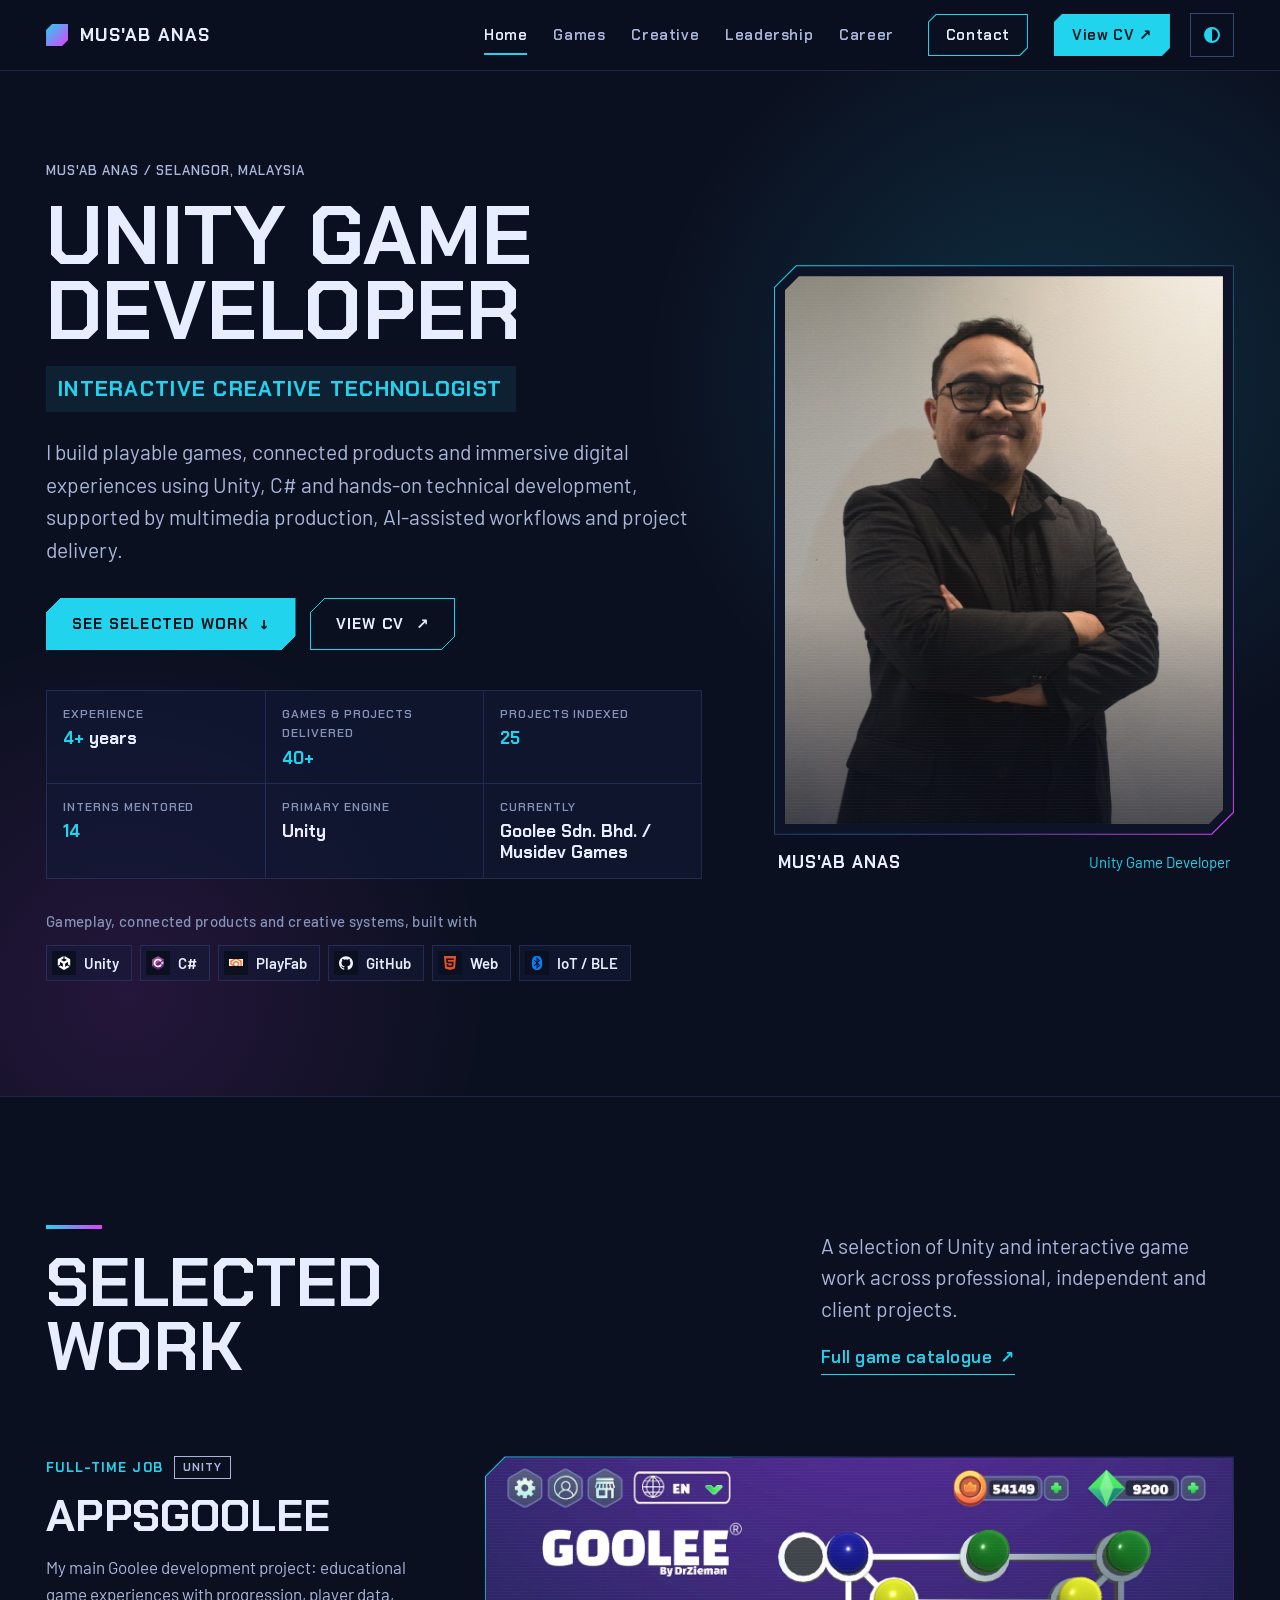
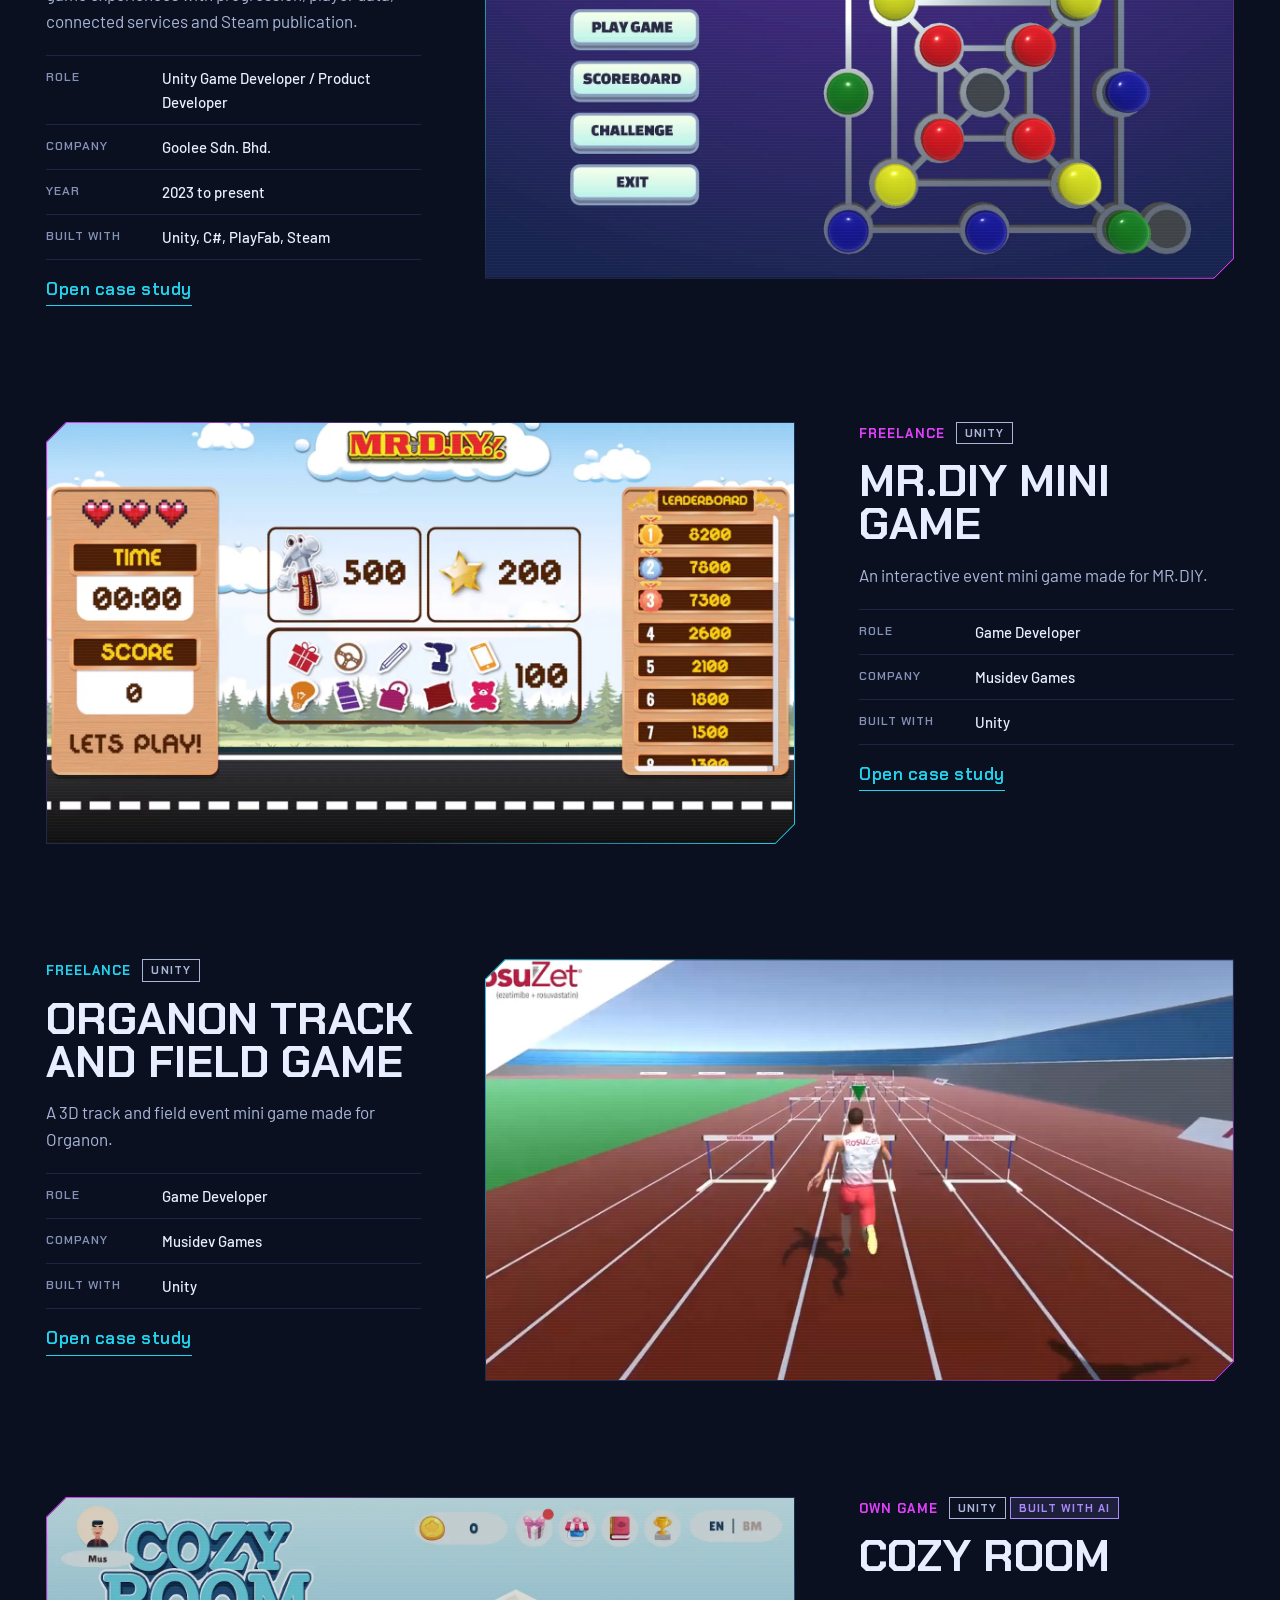
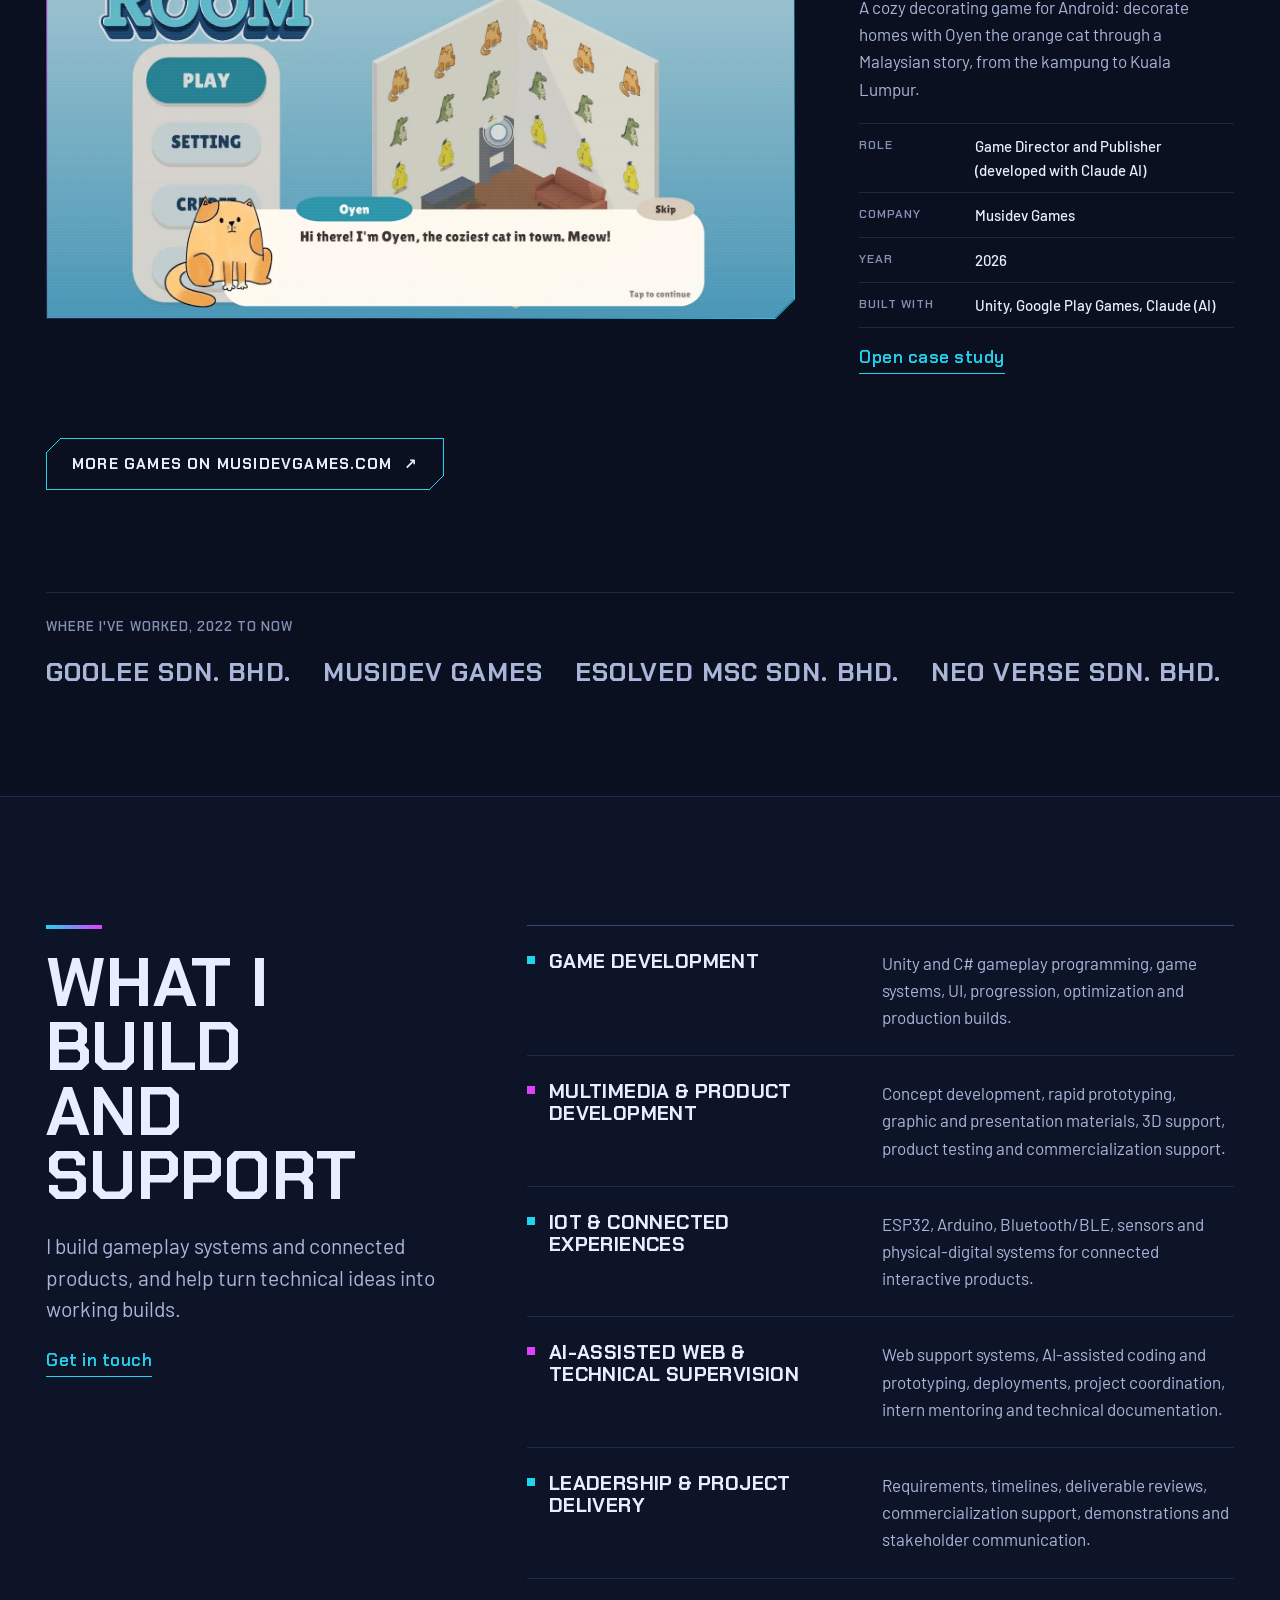
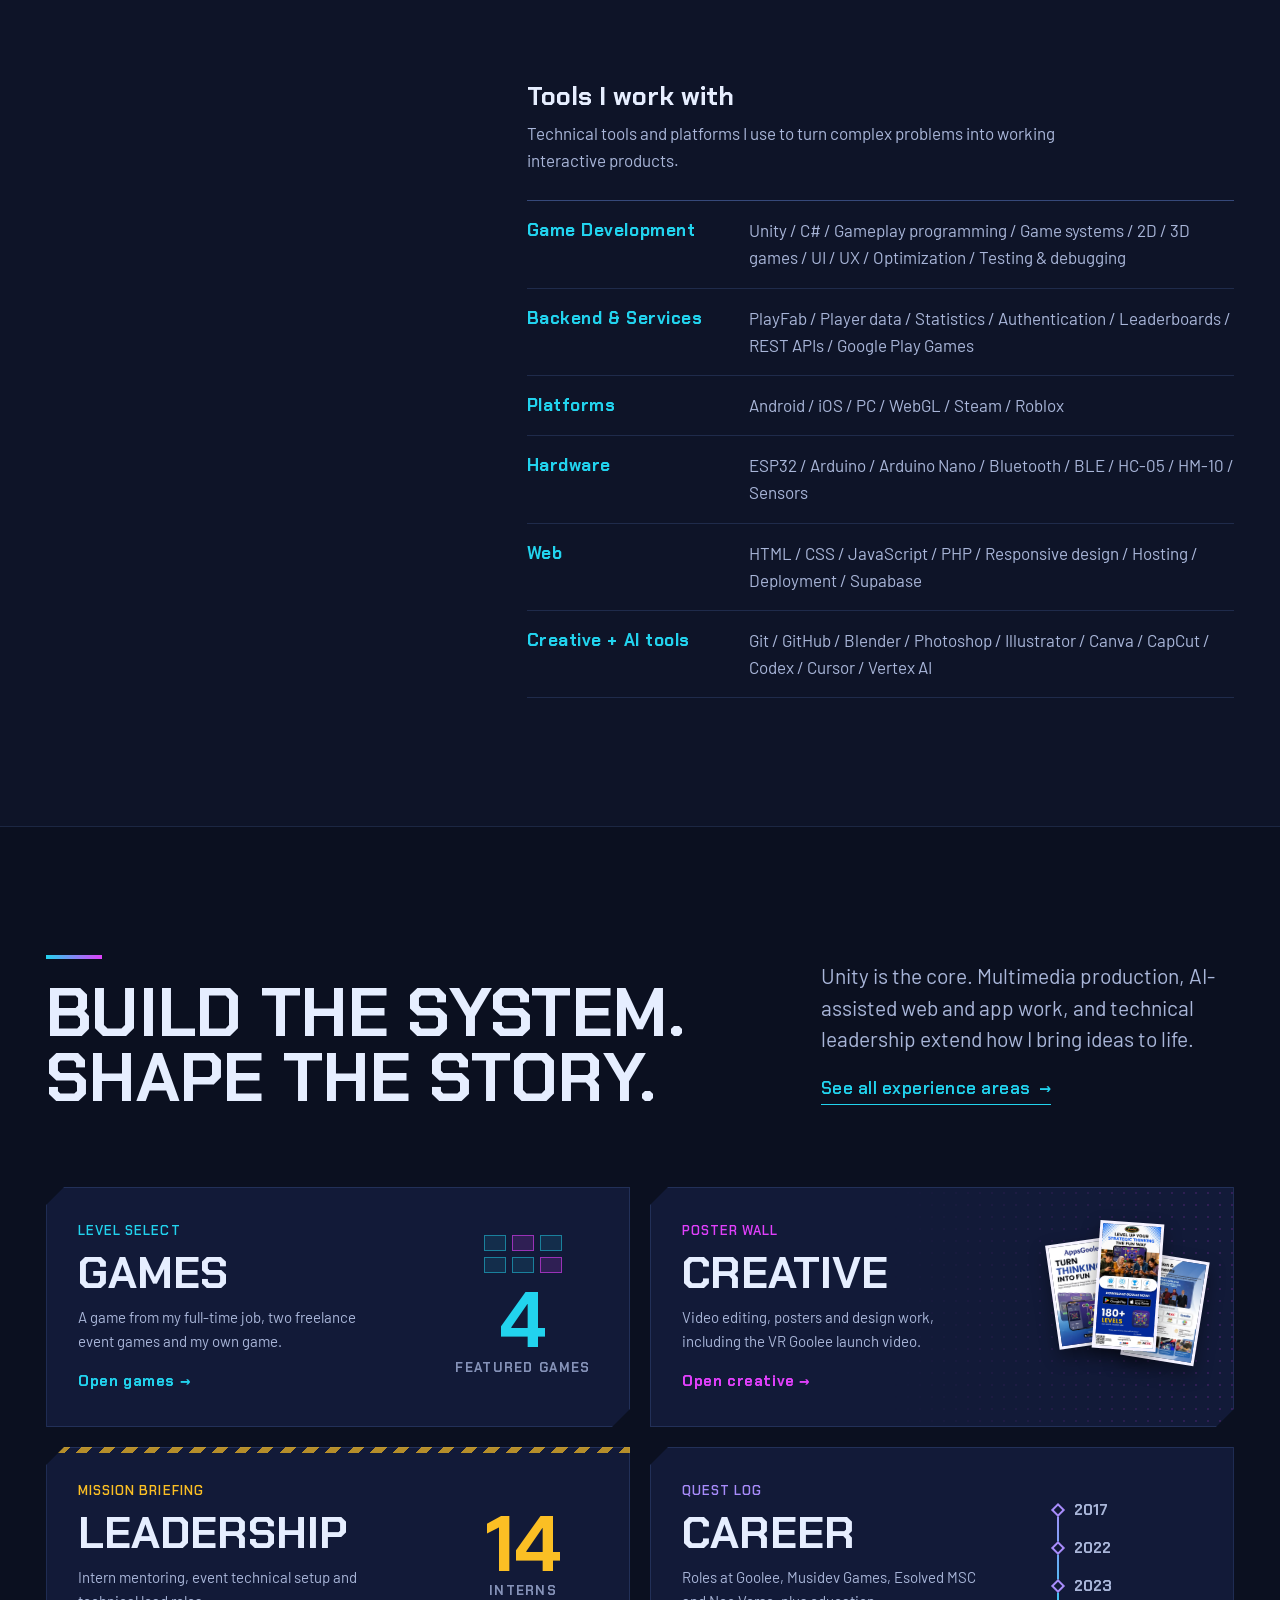
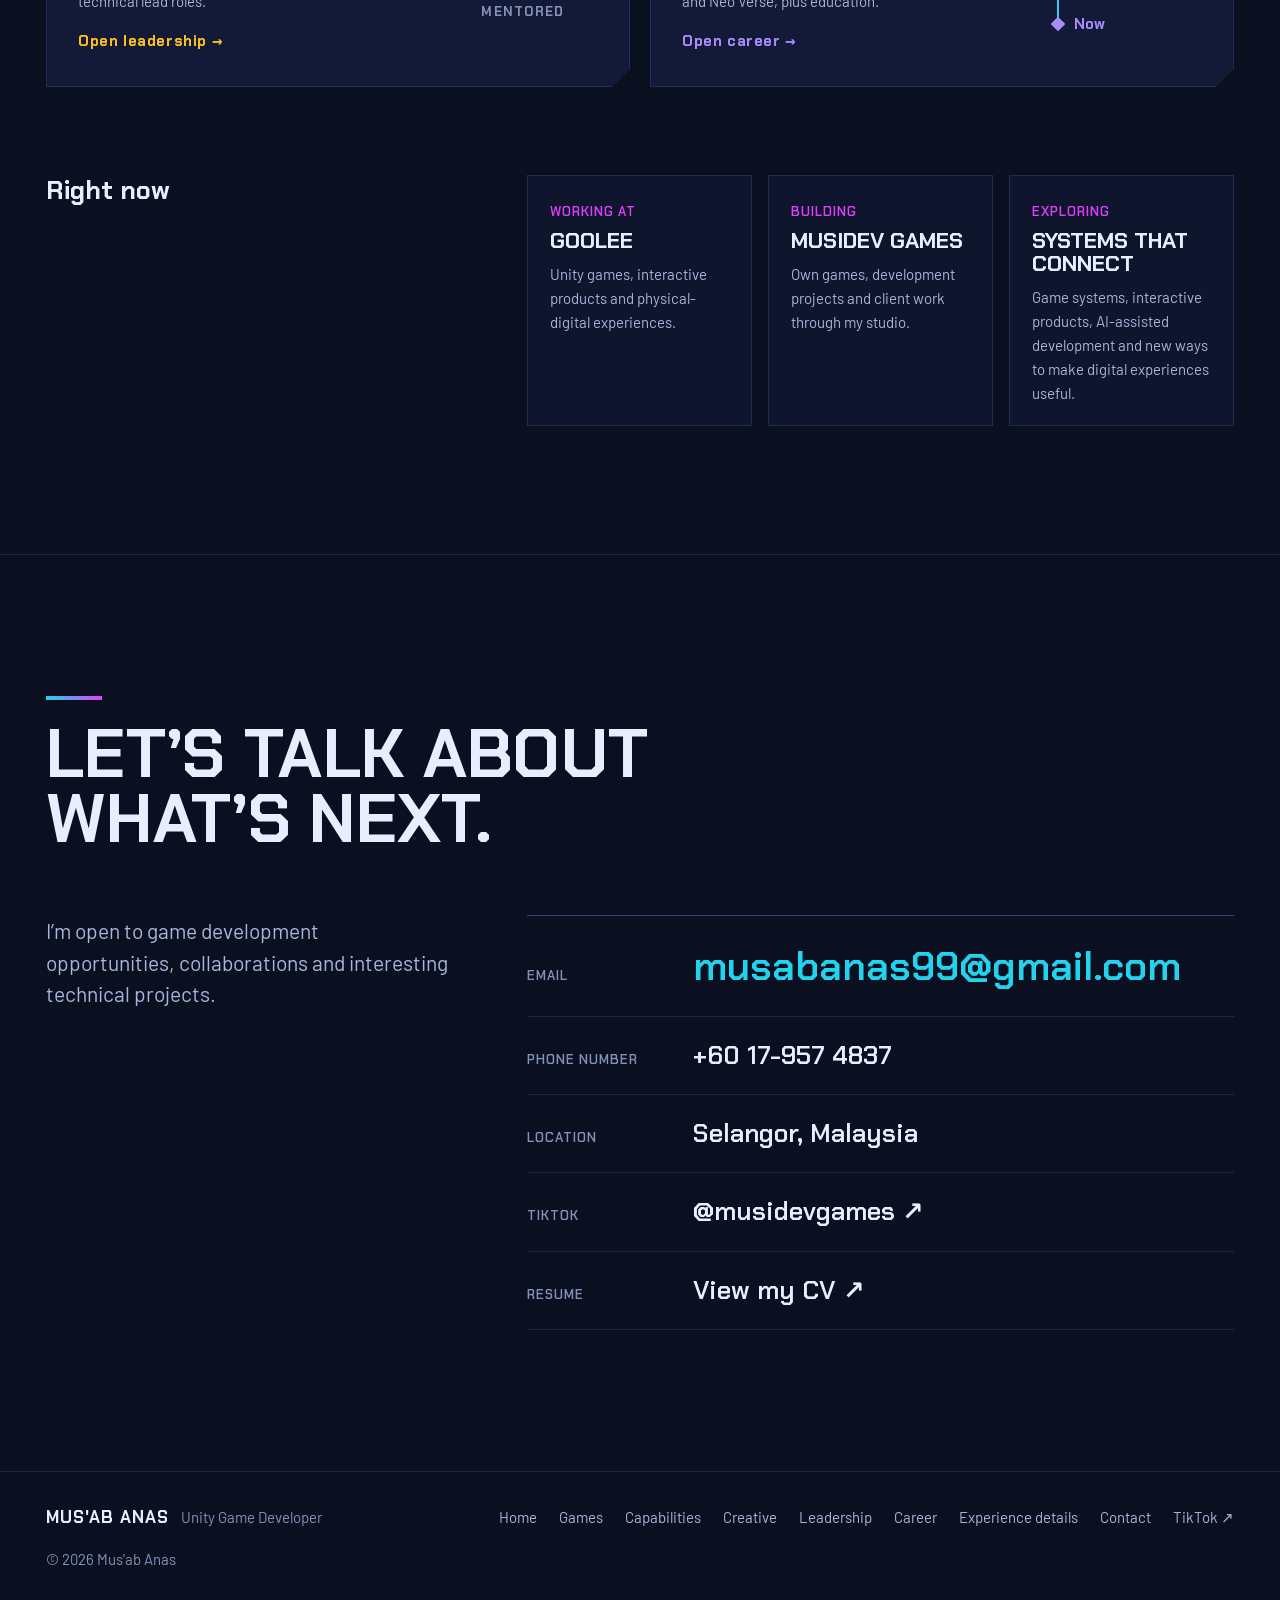
==== commit 99aa1354: "Publish website (from Personal-Website f47a994)" ====
--- a/index.html
+++ b/index.html
@@ -29,8 +29,8 @@
   <link rel="preconnect" href="https://fonts.googleapis.com">
   <link rel="preconnect" href="https://fonts.gstatic.com" crossorigin>
   <link href="https://fonts.googleapis.com/css2?family=Barlow:wght@400;500;600;700&family=Chakra+Petch:wght@500;600;700&display=swap" rel="stylesheet">
-  <link rel="stylesheet" href="css/style.css?v=202611121021">
-  <link rel="stylesheet" href="css/home.css?v=202611121021">
+  <link rel="stylesheet" href="css/style.css?v=202611121052">
+  <link rel="stylesheet" href="css/home.css?v=202611121052">
   <script type="application/ld+json">
   {
     "@context": "https://schema.org",
@@ -186,7 +186,7 @@
         </div>
         <div class="portal-grid">
           <a class="portal portal-games" href="games.html">
-            <span class="portal-text"><span class="label">Level select</span><strong>Games</strong><span class="portal-desc">A game from my full-time job, a freelance event game and my own Roblox games.</span><span class="portal-go">Open games <span aria-hidden="true">→</span></span></span>
+            <span class="portal-text"><span class="label">Level select</span><strong>Games</strong><span class="portal-desc">A game from my full-time job, two freelance event games and my own game.</span><span class="portal-go">Open games <span aria-hidden="true">→</span></span></span>
             <span class="portal-art" aria-hidden="true"><span class="mini-tiles"><i></i><i></i><i></i><i></i><i></i><i></i></span><b data-project-total>4</b><small>featured games</small></span>
           </a>
           <a class="portal portal-creative" href="creative.html">
@@ -239,7 +239,7 @@
     </div>
   </footer>
 
-  <script src="js/projects-data.js?v=202611121021"></script>
-  <script src="js/main.js?v=202611121021"></script>
+  <script src="js/projects-data.js?v=202611121052"></script>
+  <script src="js/main.js?v=202611121052"></script>
 </body>
 </html>
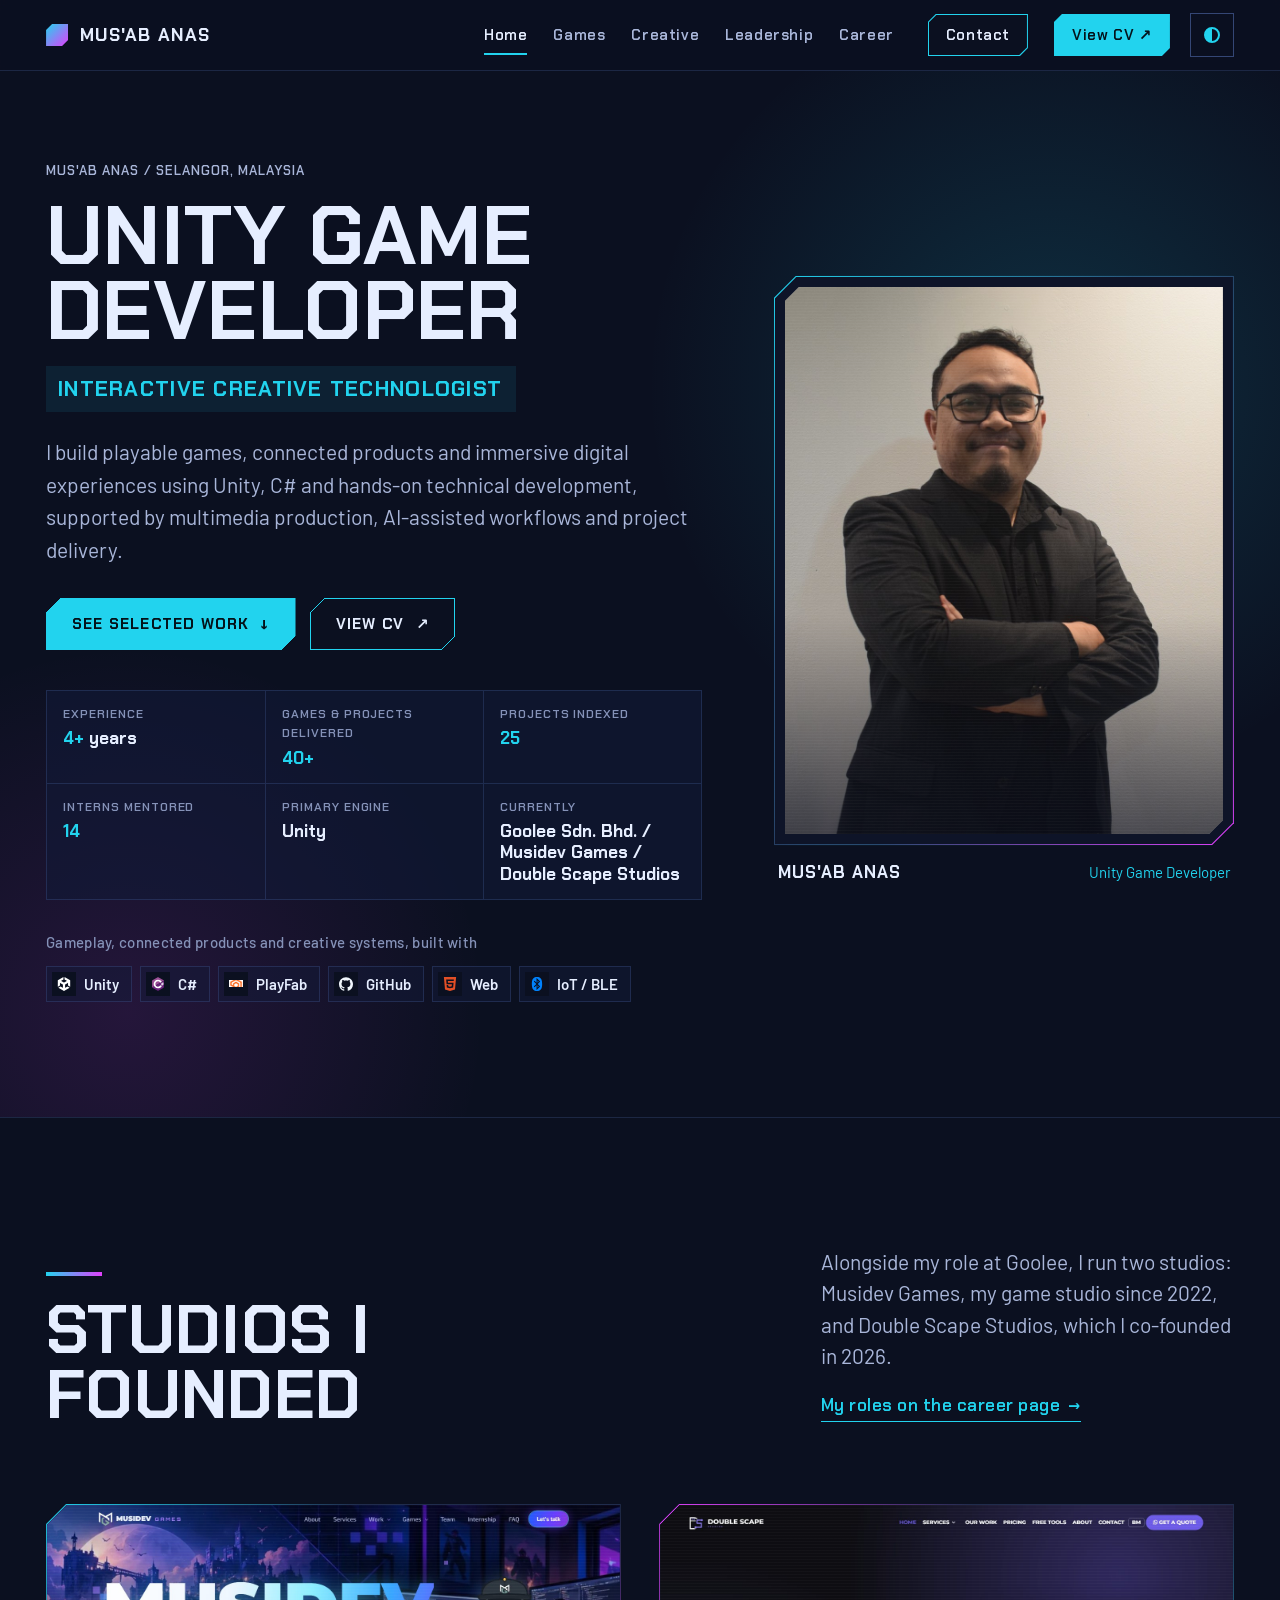
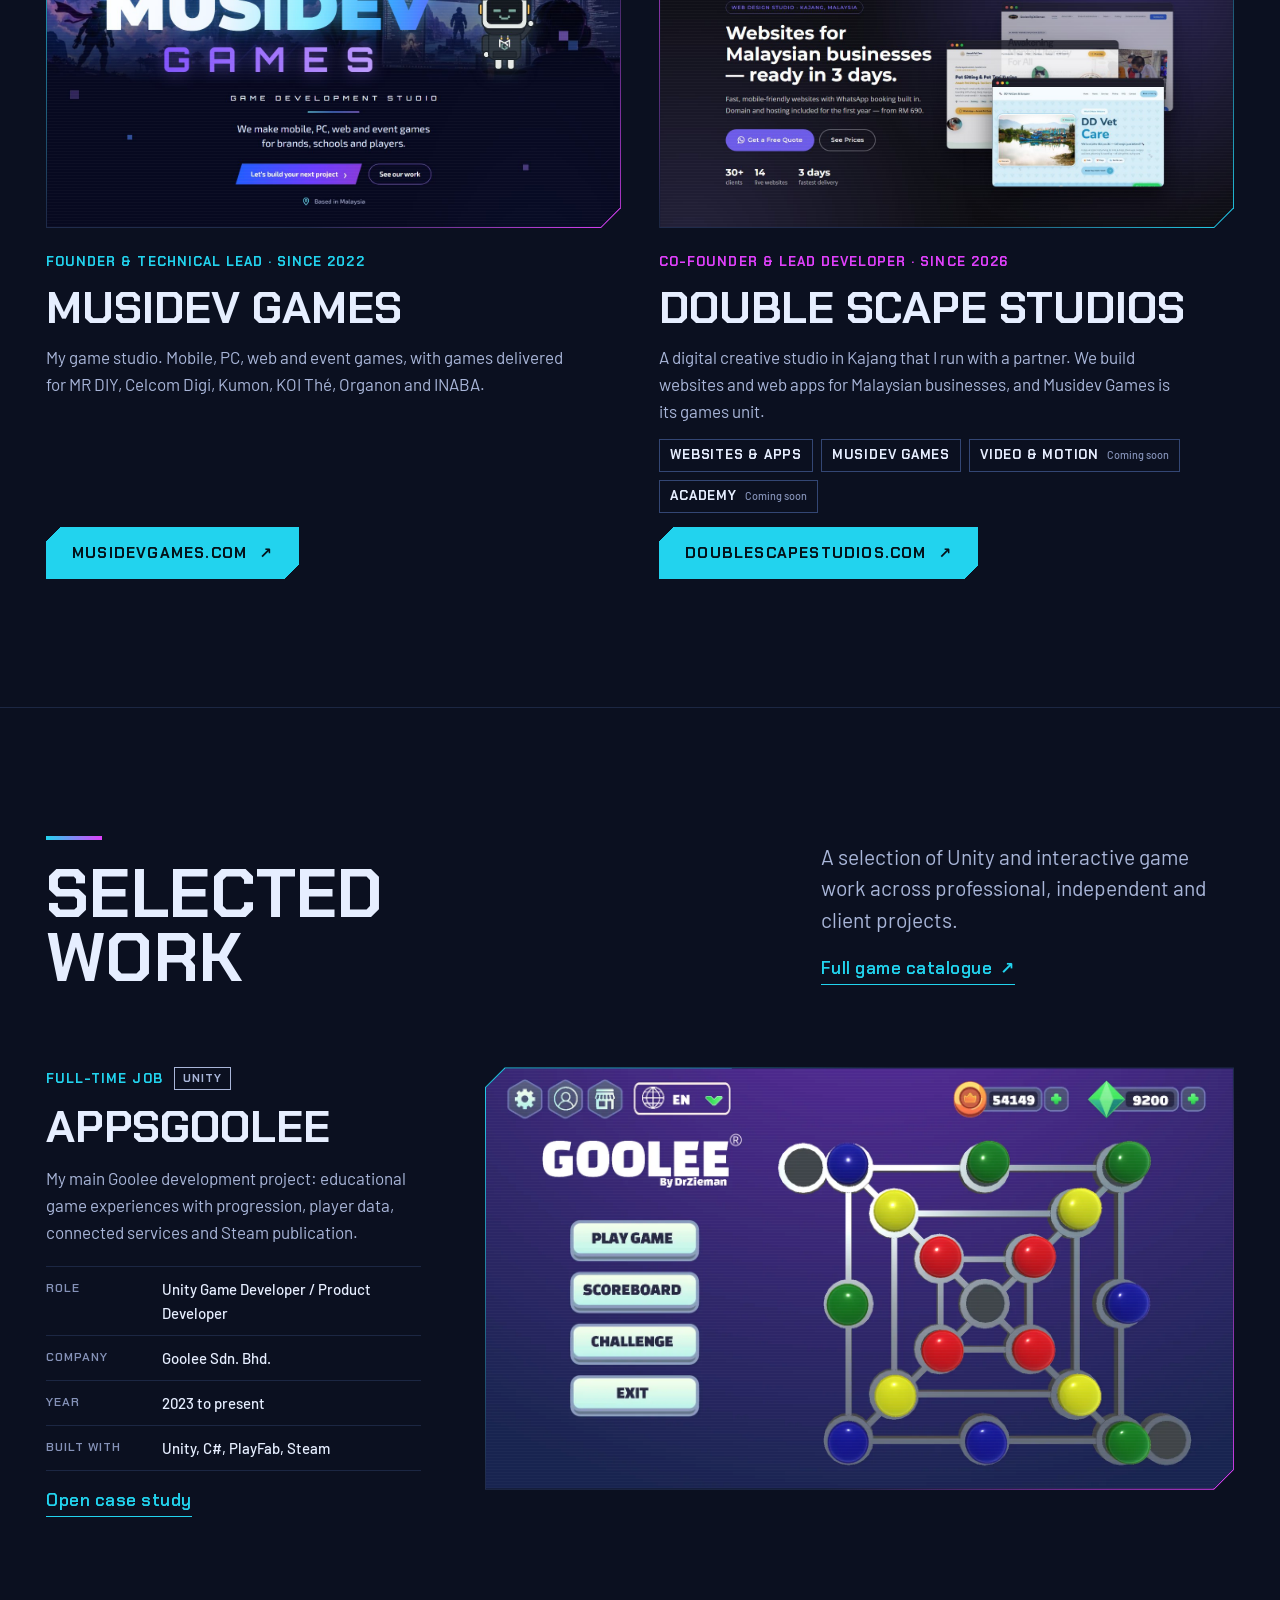
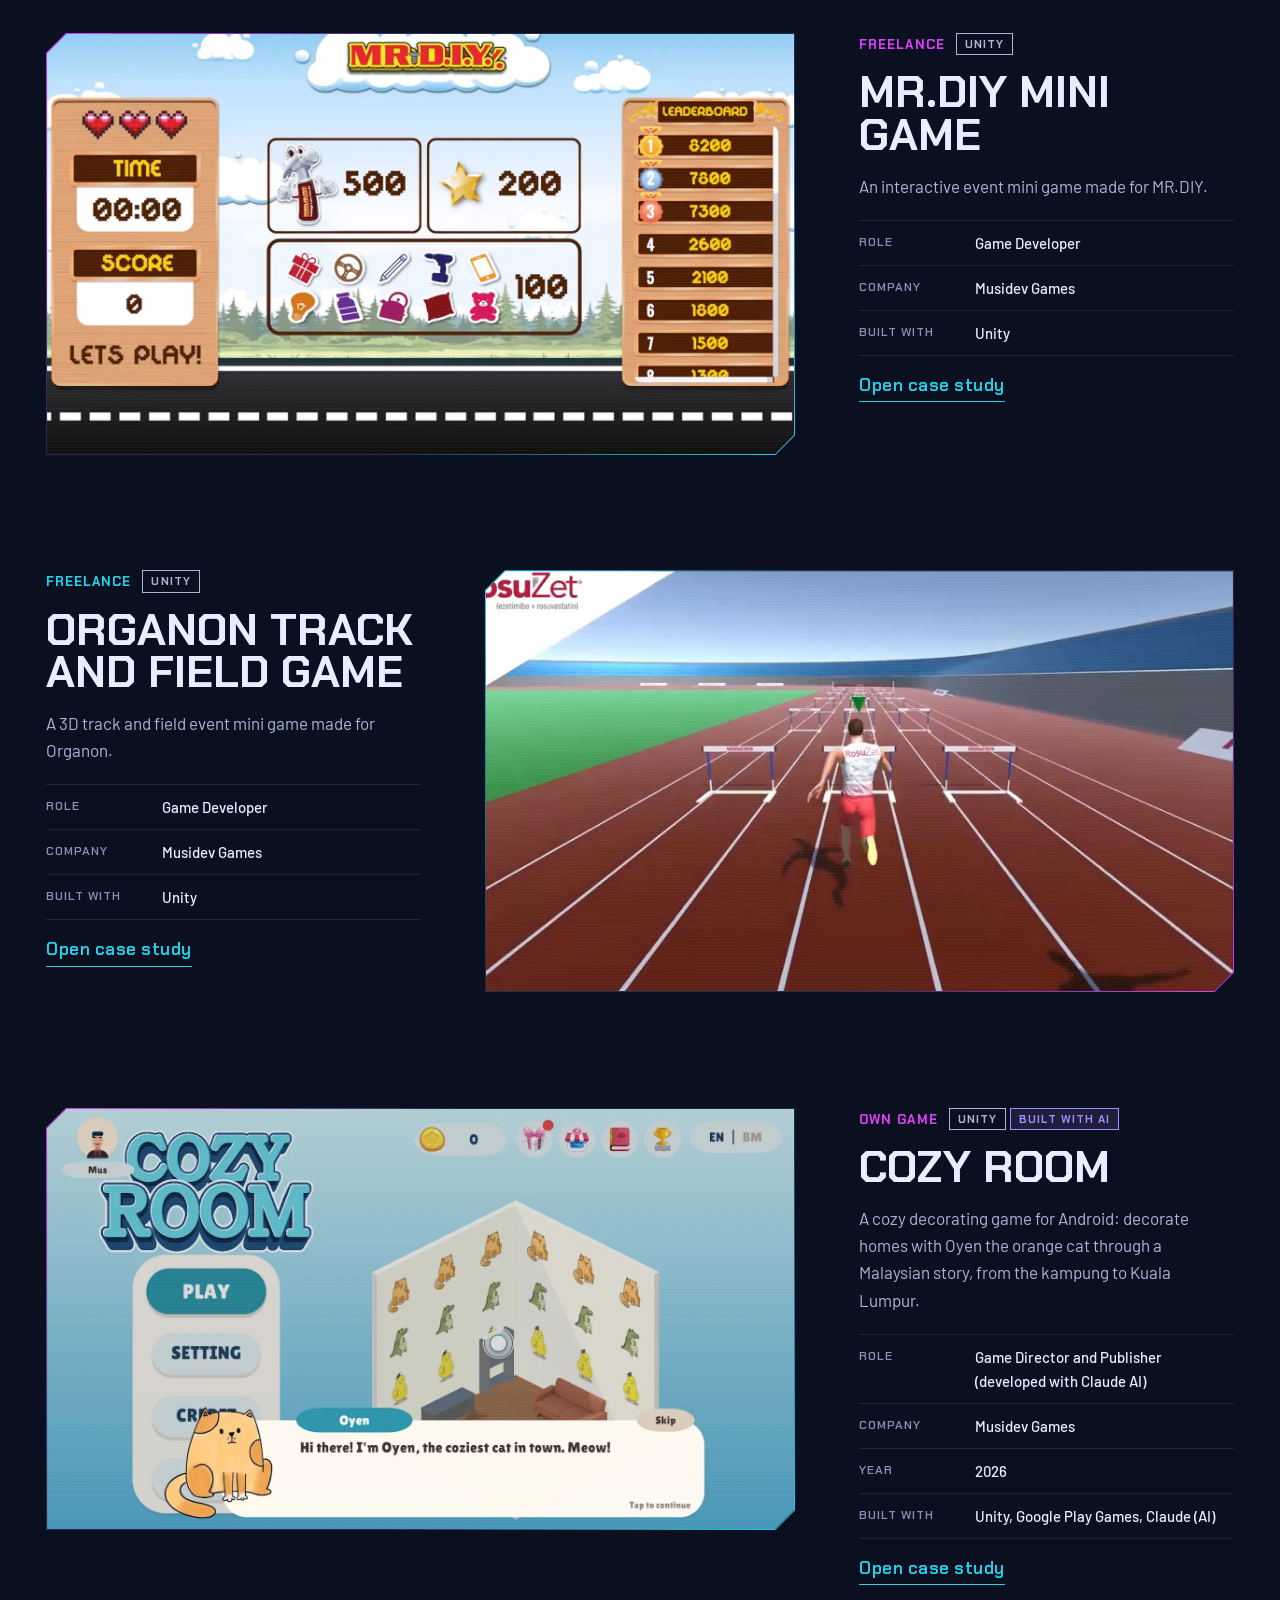
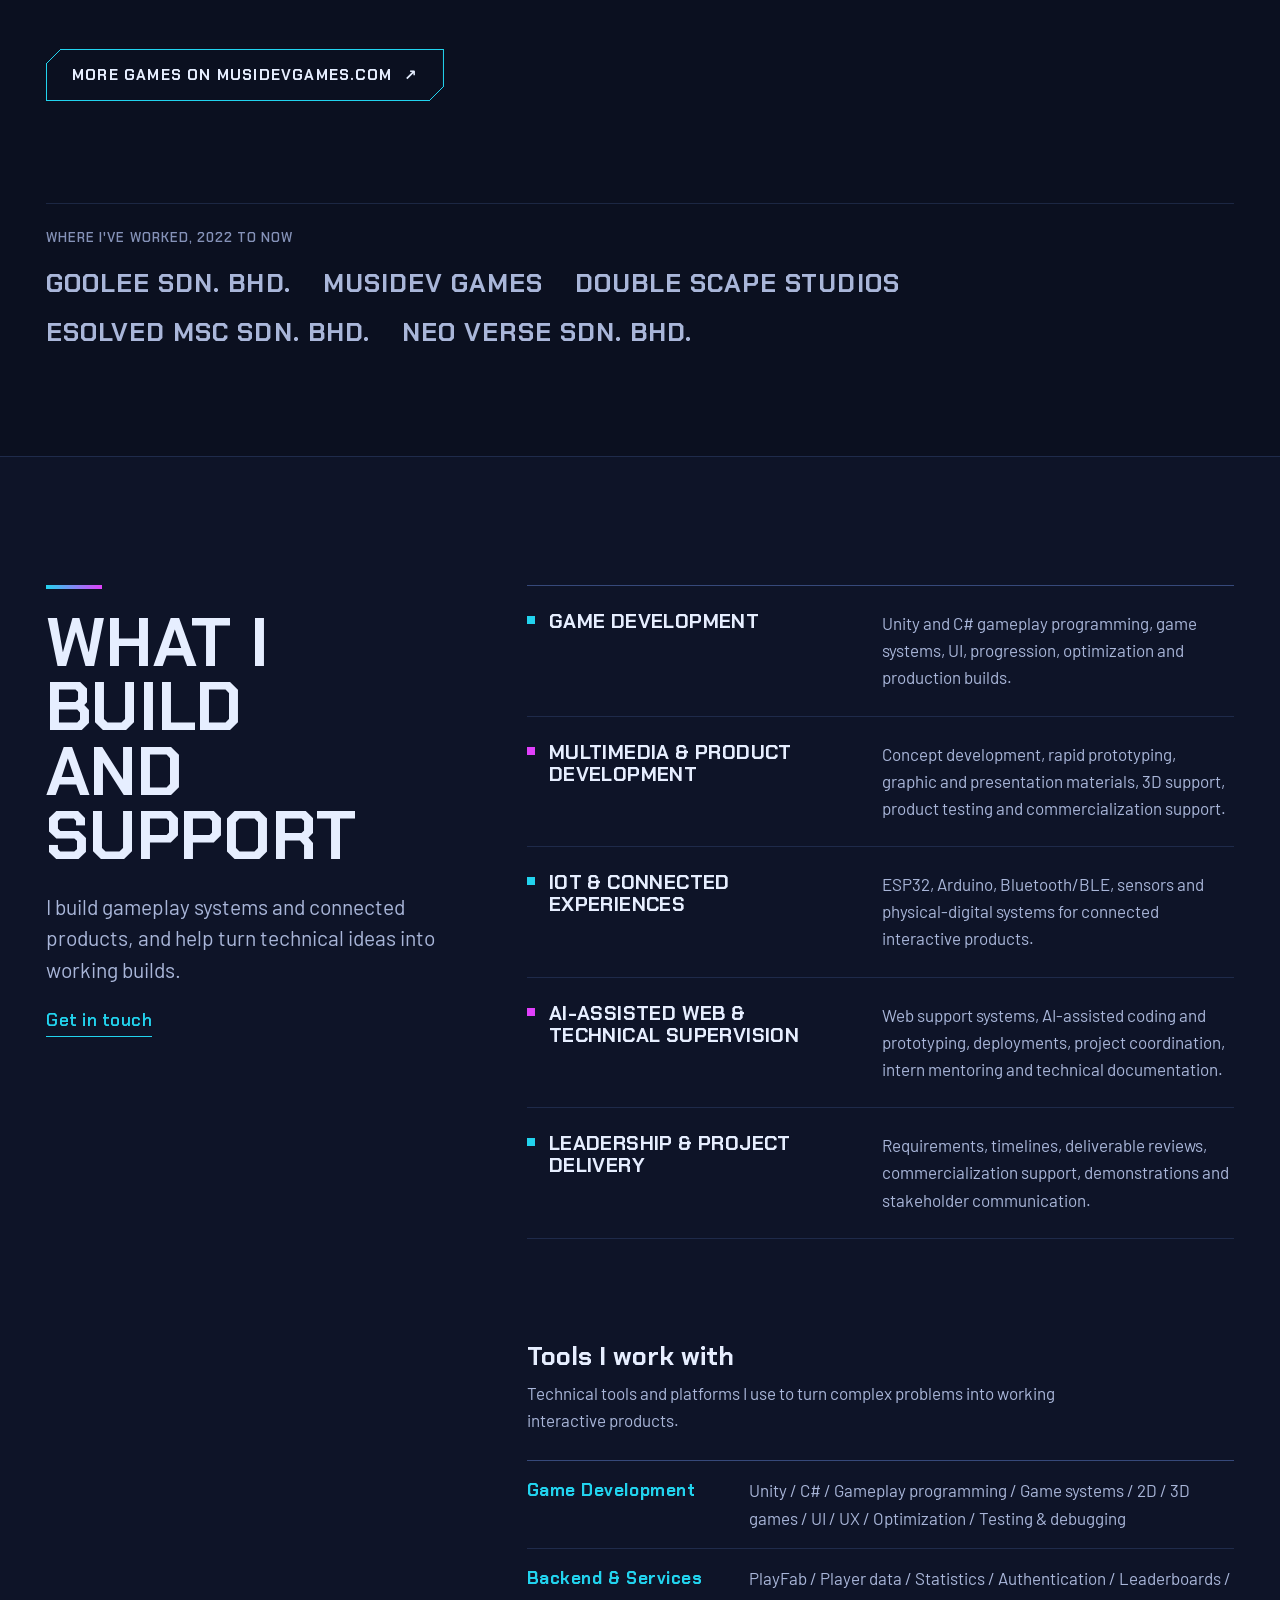
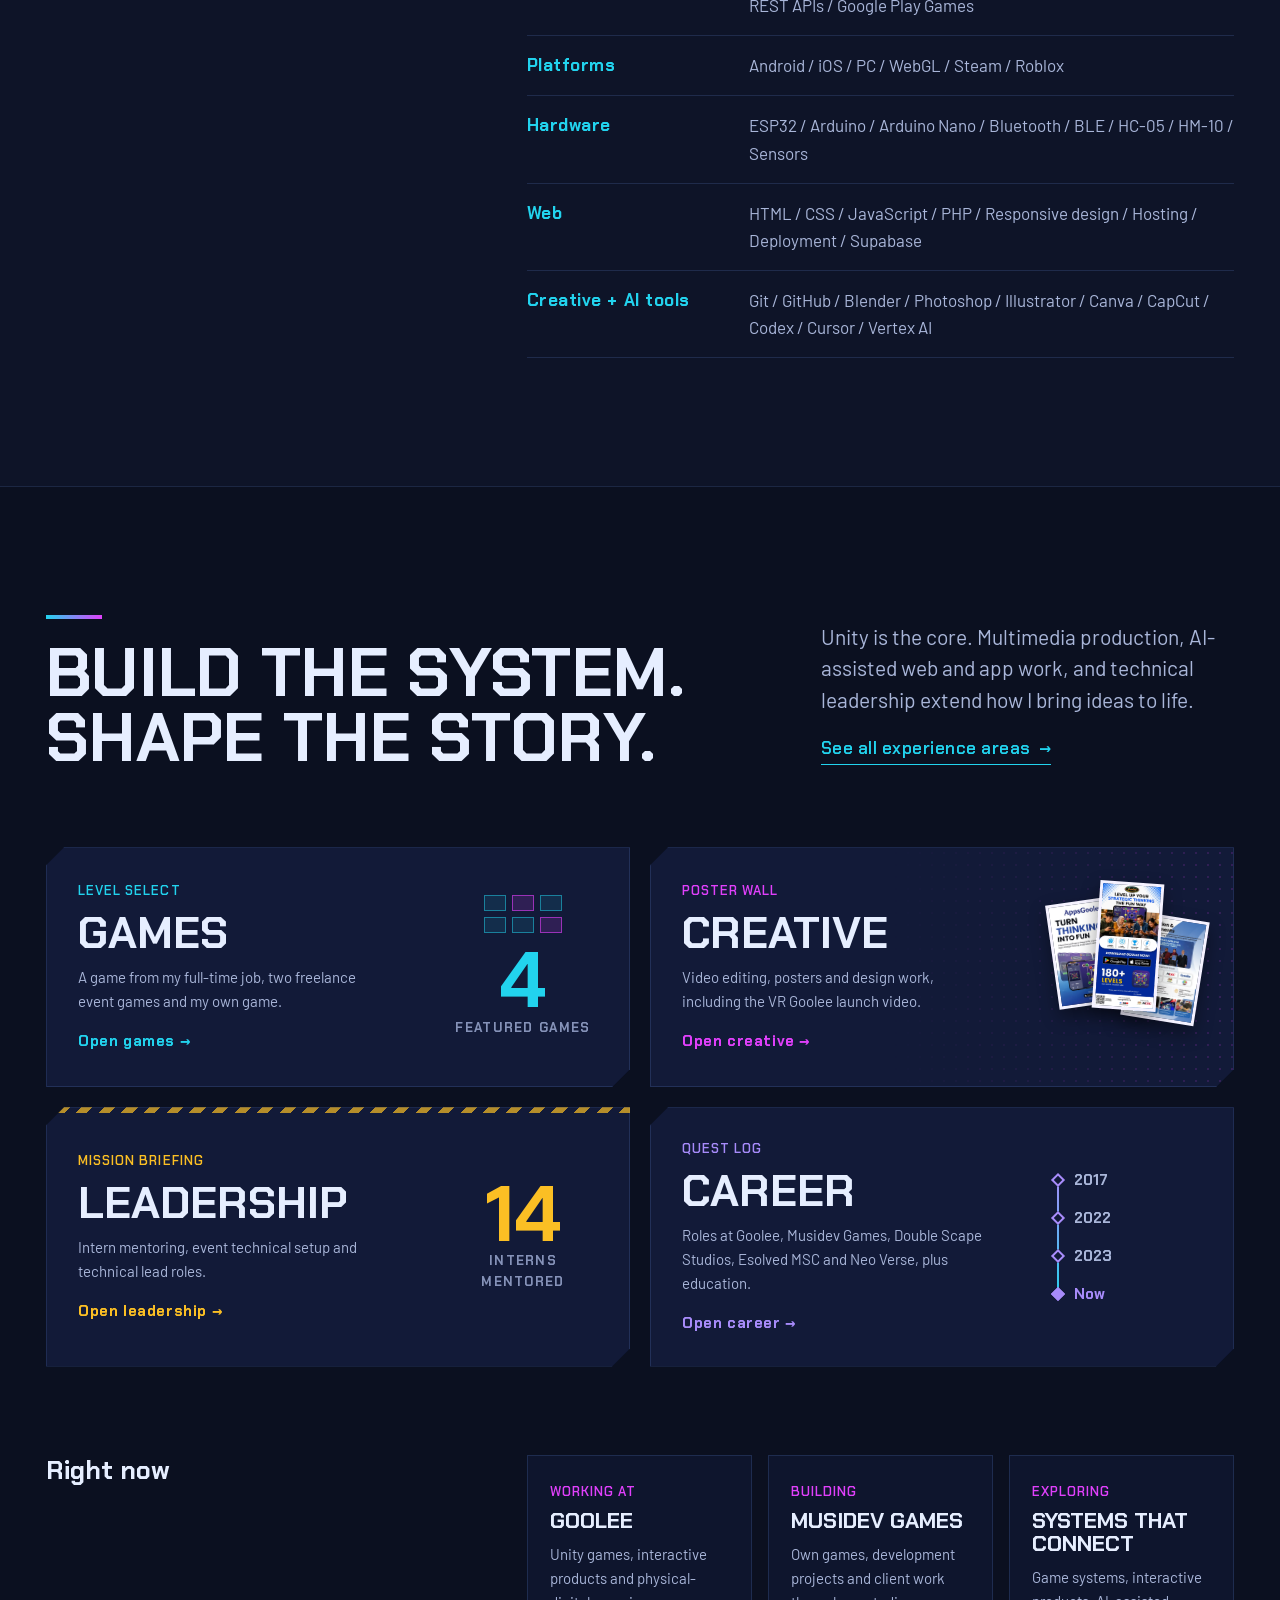
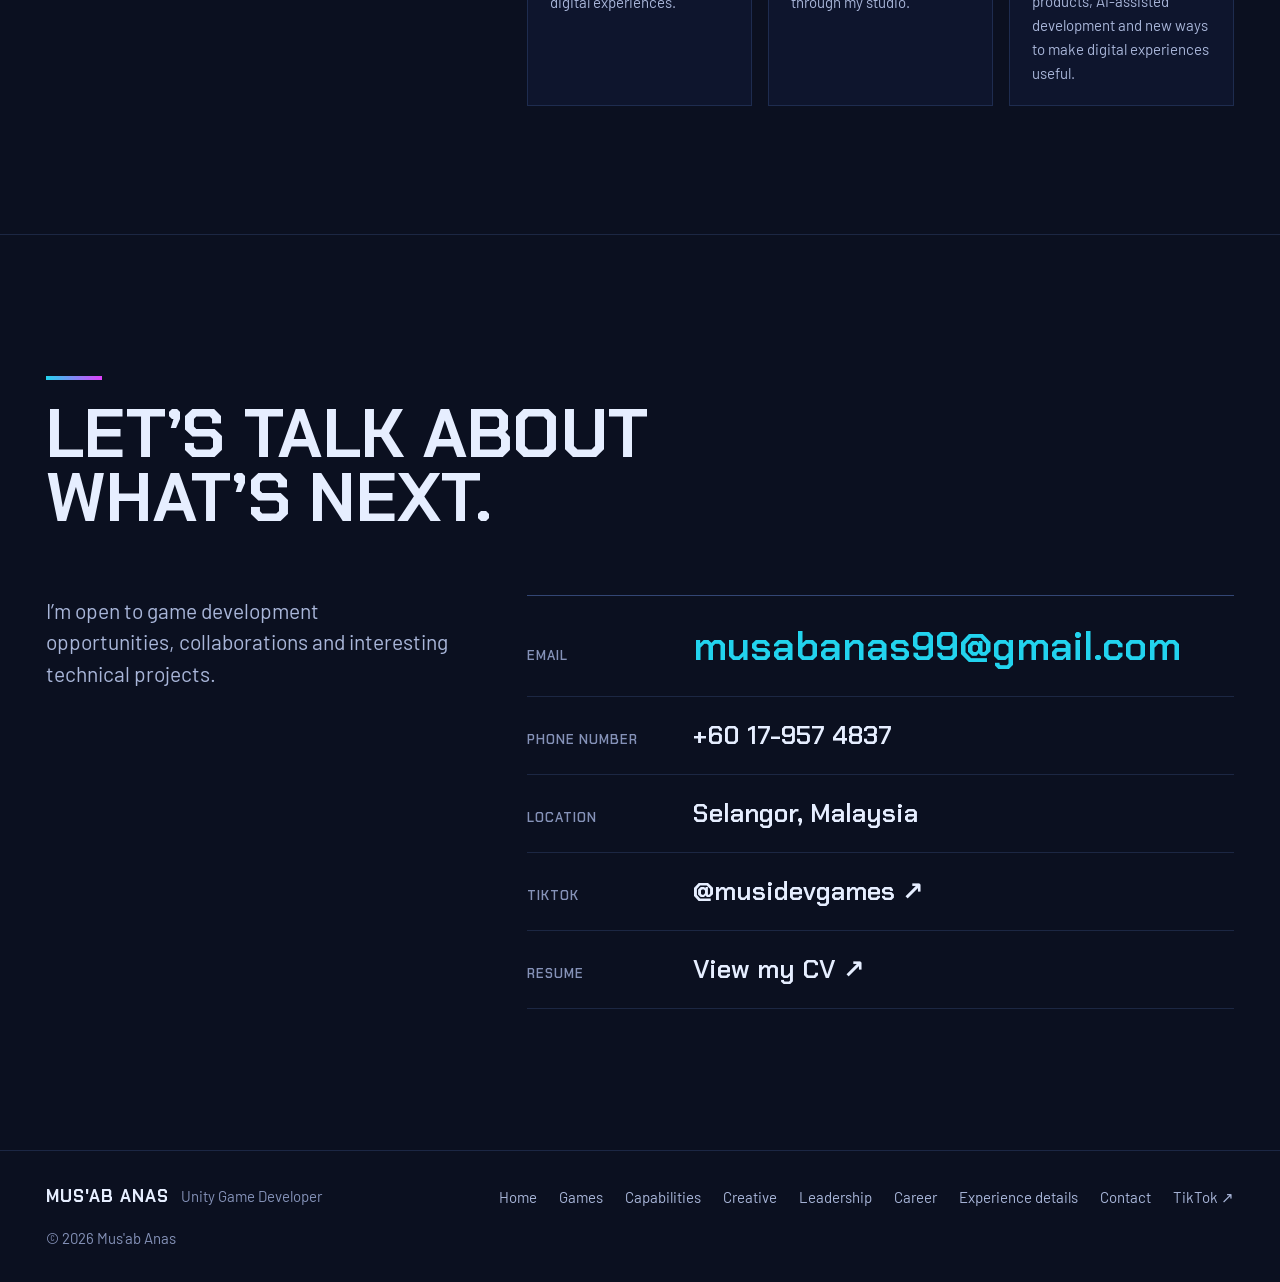
==== commit 3bc0a878: "Publish website (from Personal-Website 457c103)" ====
--- a/index.html
+++ b/index.html
@@ -29,8 +29,8 @@
   <link rel="preconnect" href="https://fonts.googleapis.com">
   <link rel="preconnect" href="https://fonts.gstatic.com" crossorigin>
   <link href="https://fonts.googleapis.com/css2?family=Barlow:wght@400;500;600;700&family=Chakra+Petch:wght@500;600;700&display=swap" rel="stylesheet">
-  <link rel="stylesheet" href="css/style.css?v=202611121052">
-  <link rel="stylesheet" href="css/home.css?v=202611121052">
+  <link rel="stylesheet" href="css/style.css?v=202611280112">
+  <link rel="stylesheet" href="css/home.css?v=202611280112">
   <script type="application/ld+json">
   {
     "@context": "https://schema.org",
@@ -56,10 +56,10 @@
       <button class="menu-toggle" type="button" aria-expanded="false" aria-controls="site-nav" aria-label="Open navigation"><span></span><span></span><span></span></button>
       <nav id="site-nav" class="site-nav" aria-label="Main navigation">
         <a class="nav-link" href="#home" aria-current="page">Home</a>
-        <a class="nav-link" href="games.html">Games</a>
-        <a class="nav-link" href="creative.html">Creative</a>
-        <a class="nav-link" href="leadership.html">Leadership</a>
-        <a class="nav-link" href="career.html">Career</a>
+        <a class="nav-link" href="games">Games</a>
+        <a class="nav-link" href="creative">Creative</a>
+        <a class="nav-link" href="leadership">Leadership</a>
+        <a class="nav-link" href="career">Career</a>
         <a class="nav-link nav-contact" href="#contact">Contact</a>
         <a class="nav-link nav-cv" href="assets/resume/Musab-Anas-Resume.pdf" target="_blank" rel="noreferrer">View CV <span aria-hidden="true">↗</span></a>
       </nav>
@@ -86,7 +86,7 @@
               <div hidden><dt>Projects indexed</dt><dd><span id="project-count" class="count-up" data-count="0">0</span></dd></div>
               <div><dt>Interns mentored</dt><dd><span class="count-up" data-count="14">14</span></dd></div>
               <div><dt>Primary engine</dt><dd>Unity</dd></div>
-              <div><dt>Currently</dt><dd>Goolee Sdn. Bhd. / Musidev Games</dd></div>
+              <div><dt>Currently</dt><dd>Goolee Sdn. Bhd. / Musidev Games / Double Scape Studios</dd></div>
             </dl>
           <div class="hero-tools-block">
               <p class="label">Gameplay, connected products and creative systems, built with</p>
@@ -115,6 +115,48 @@
       </div>
     </section>
 
+    <section id="studio" class="section section-studio" aria-labelledby="studio-title">
+      <div class="container">
+        <div class="section-head">
+          <h2 id="studio-title" class="display">Studios I<br>founded</h2>
+          <div class="section-head-side">
+            <p class="section-lead">Alongside my role at Goolee, I run two studios: Musidev Games, my game studio since 2022, and Double Scape Studios, which I co-founded in 2026.</p>
+            <a class="text-link" href="career">My roles on the career page <span aria-hidden="true">→</span></a>
+          </div>
+        </div>
+        <div class="studio-grid">
+          <article class="studio-card studio-musidev">
+            <a class="studio-media" href="https://musidevgames.com/" target="_blank" rel="noreferrer" tabindex="-1" aria-hidden="true">
+              <div class="hud-frame"><div class="hud-inner"><div class="frame"><div class="frame-card"><small>Game studio</small><strong style="--chars: 7">Musidev</strong><span>Games for brands, schools and players</span></div><img src="assets/images/studio/musidev-games-home.jpg" alt="" width="1440" height="810" loading="lazy" onerror="this.remove()"></div></div></div>
+            </a>
+            <div class="studio-body">
+              <p class="studio-kicker">Founder &amp; Technical Lead · Since 2022</p>
+              <h3>Musidev Games</h3>
+              <p class="studio-text">My game studio. Mobile, PC, web and event games, with games delivered for MR DIY, Celcom Digi, Kumon, KOI Thé, Organon and INABA.</p>
+              <a class="btn btn-primary" href="https://musidevgames.com/" target="_blank" rel="noreferrer">musidevgames.com <span aria-hidden="true">↗</span></a>
+            </div>
+          </article>
+          <article class="studio-card studio-doublescape">
+            <a class="studio-media" href="https://doublescapestudios.com/" target="_blank" rel="noreferrer" tabindex="-1" aria-hidden="true">
+              <div class="hud-frame"><div class="hud-inner"><div class="frame"><div class="frame-card"><small>Digital studio</small><strong style="--chars: 12">Double Scape</strong><span>Websites, web apps and games</span></div><img src="assets/images/studio/double-scape-studios-home.jpg" alt="" width="1440" height="810" loading="lazy" onerror="this.remove()"></div></div></div>
+            </a>
+            <div class="studio-body">
+              <p class="studio-kicker">Co-Founder &amp; Lead Developer · Since 2026</p>
+              <h3>Double Scape Studios</h3>
+              <p class="studio-text">A digital creative studio in Kajang that I run with a partner. We build websites and web apps for Malaysian businesses, and Musidev Games is its games unit.</p>
+              <ul class="studio-units" aria-label="Double Scape Studios units">
+                <li>Websites &amp; Apps</li>
+                <li>Musidev Games</li>
+                <li>Video &amp; Motion <small>Coming soon</small></li>
+                <li>Academy <small>Coming soon</small></li>
+              </ul>
+              <a class="btn btn-primary" href="https://doublescapestudios.com/" target="_blank" rel="noreferrer">doublescapestudios.com <span aria-hidden="true">↗</span></a>
+            </div>
+          </article>
+        </div>
+      </div>
+    </section>
+
     <section id="work" class="section section-work" aria-labelledby="work-title">
       <span id="portfolio" class="anchor-alias" aria-hidden="true"></span>
       <div class="container">
@@ -130,7 +172,7 @@
         <div class="project-index-actions"><a class="btn btn-outline" href="https://musidevgames.com/games/" target="_blank" rel="noreferrer">More games on musidevgames.com <span aria-hidden="true">↗</span></a></div>
         <div class="worked-across">
           <p class="label">Where I've worked, 2022 to now</p>
-          <ul class="company-marquee" aria-label="Employers and studio"><li>Goolee Sdn. Bhd.</li><li>Musidev Games</li><li>Esolved MSC Sdn. Bhd.</li><li>Neo Verse Sdn. Bhd.</li></ul>
+          <ul class="company-marquee" aria-label="Employers and studio"><li>Goolee Sdn. Bhd.</li><li>Musidev Games</li><li>Double Scape Studios</li><li>Esolved MSC Sdn. Bhd.</li><li>Neo Verse Sdn. Bhd.</li></ul>
         </div>
       </div>
     </section>
@@ -181,24 +223,24 @@
           <h2 id="explore-title" class="display">Build the system.<br>Shape the story.</h2>
           <div class="section-head-side">
             <p class="section-lead">Unity is the core. Multimedia production, AI-assisted web and app work, and technical leadership extend how I bring ideas to life.</p>
-            <a class="text-link" href="experience.html">See all experience areas <span aria-hidden="true">→</span></a>
+            <a class="text-link" href="experience">See all experience areas <span aria-hidden="true">→</span></a>
           </div>
         </div>
         <div class="portal-grid">
-          <a class="portal portal-games" href="games.html">
+          <a class="portal portal-games" href="games">
             <span class="portal-text"><span class="label">Level select</span><strong>Games</strong><span class="portal-desc">A game from my full-time job, two freelance event games and my own game.</span><span class="portal-go">Open games <span aria-hidden="true">→</span></span></span>
             <span class="portal-art" aria-hidden="true"><span class="mini-tiles"><i></i><i></i><i></i><i></i><i></i><i></i></span><b data-project-total>4</b><small>featured games</small></span>
           </a>
-          <a class="portal portal-creative" href="creative.html">
+          <a class="portal portal-creative" href="creative">
             <span class="portal-text"><span class="label">Poster wall</span><strong>Creative</strong><span class="portal-desc">Video editing, posters and design work, including the VR Goolee launch video.</span><span class="portal-go">Open creative <span aria-hidden="true">→</span></span></span>
             <span class="portal-art mini-posters" aria-hidden="true"><img src="assets/multimedia/design/appsgoolee-brochure-1-thumb.webp" alt="" loading="lazy" onerror="this.hidden=true"><img src="assets/multimedia/design/goolee-bunting-thumb.webp" alt="" loading="lazy" onerror="this.hidden=true"><img src="assets/multimedia/design/appsgoolee-brochure-3-thumb.webp" alt="" loading="lazy" onerror="this.hidden=true"></span>
           </a>
-          <a class="portal portal-leadership" href="leadership.html">
+          <a class="portal portal-leadership" href="leadership">
             <span class="portal-text"><span class="label">Mission briefing</span><strong>Leadership</strong><span class="portal-desc">Intern mentoring, event technical setup and technical lead roles.</span><span class="portal-go">Open leadership <span aria-hidden="true">→</span></span></span>
             <span class="portal-art" aria-hidden="true"><b>14</b><small>interns mentored</small></span>
           </a>
-          <a class="portal portal-career" href="career.html">
-            <span class="portal-text"><span class="label">Quest log</span><strong>Career</strong><span class="portal-desc">Roles at Goolee, Musidev Games, Esolved MSC and Neo Verse, plus education.</span><span class="portal-go">Open career <span aria-hidden="true">→</span></span></span>
+          <a class="portal portal-career" href="career">
+            <span class="portal-text"><span class="label">Quest log</span><strong>Career</strong><span class="portal-desc">Roles at Goolee, Musidev Games, Double Scape Studios, Esolved MSC and Neo Verse, plus education.</span><span class="portal-go">Open career <span aria-hidden="true">→</span></span></span>
             <span class="portal-art mini-timeline" aria-hidden="true"><i>2017</i><i>2022</i><i>2023</i><i>Now</i></span>
           </a>
         </div>
@@ -234,12 +276,12 @@
   <footer class="site-footer">
     <div class="container footer-inner">
       <a class="footer-brand" href="#home"><strong>Mus'ab Anas</strong><span>Unity Game Developer</span></a>
-      <nav class="footer-nav" aria-label="Footer navigation"><a href="#home">Home</a><a href="games.html">Games</a><a href="#services">Capabilities</a><a href="creative.html">Creative</a><a href="leadership.html">Leadership</a><a href="career.html">Career</a><a href="experience.html">Experience details</a><a href="#contact">Contact</a><a href="https://www.tiktok.com/@musidevgames" target="_blank" rel="noreferrer">TikTok ↗</a></nav>
+      <nav class="footer-nav" aria-label="Footer navigation"><a href="#home">Home</a><a href="games">Games</a><a href="#services">Capabilities</a><a href="creative">Creative</a><a href="leadership">Leadership</a><a href="career">Career</a><a href="experience">Experience details</a><a href="#contact">Contact</a><a href="https://www.tiktok.com/@musidevgames" target="_blank" rel="noreferrer">TikTok ↗</a></nav>
       <span class="footer-copy">© <span id="current-year">2026</span> Mus'ab Anas</span>
     </div>
   </footer>
 
-  <script src="js/projects-data.js?v=202611121052"></script>
-  <script src="js/main.js?v=202611121052"></script>
+  <script src="js/projects-data.js?v=202611280112"></script>
+  <script src="js/main.js?v=202611280112"></script>
 </body>
 </html>
--- a/css/home.css
+++ b/css/home.css
@@ -83,6 +83,24 @@
 @keyframes scan { 0% { top: -10%; opacity: 0; } 15% { opacity: 1; } 85% { opacity: 1; } 100% { top: 100%; opacity: 0; } }
 
 /* Selected work: case-study blocks */
+/* Studios I founded: Musidev Games and Double Scape Studios, side by side right after the hero */
+.studio-grid { display: grid; grid-template-columns: repeat(2, minmax(0, 1fr)); gap: clamp(40px, 5vw, 64px) clamp(24px, 3vw, 40px); }
+.studio-card { display: grid; grid-template-rows: auto 1fr; gap: 24px; --accent-a: var(--cyan); --accent-b: var(--magenta); --studio-text: var(--cyan-text); }
+.studio-doublescape { --accent-a: var(--magenta); --accent-b: var(--cyan); --studio-text: var(--magenta-text); }
+.studio-media { display: block; text-decoration: none; }
+.studio-media .hud-frame { --cut: 20px; --edge: linear-gradient(135deg, var(--accent-a), rgba(120, 160, 255, .2) 35%, rgba(120, 160, 255, .2) 65%, var(--accent-b)); }
+.studio-media .frame { aspect-ratio: 16 / 9; }
+.studio-media .frame img { transition: transform .6s var(--ease); }
+.studio-media:hover .frame img { transform: scale(1.02); }
+.studio-body { display: flex; flex-direction: column; align-items: flex-start; gap: 14px; }
+.studio-kicker { font-family: var(--font-display); font-size: var(--fs-xs); font-weight: 700; letter-spacing: .08em; text-transform: uppercase; color: var(--studio-text); }
+.studio-body h3 { font-family: var(--font-display); font-weight: 700; text-transform: uppercase; font-size: var(--fs-2); line-height: .95; }
+.studio-text { color: var(--ink-2); max-width: 52ch; }
+.studio-units { list-style: none; display: flex; flex-wrap: wrap; gap: 8px; }
+.studio-units li { display: inline-flex; align-items: baseline; gap: 8px; padding: 5px 10px; border: 1px solid var(--line-strong); font-family: var(--font-display); font-size: var(--fs-xs); font-weight: 700; letter-spacing: .06em; text-transform: uppercase; color: var(--ink); }
+.studio-units small { font-family: var(--font-body); font-weight: 500; letter-spacing: 0; text-transform: none; color: var(--ink-3); }
+.studio-body .btn { margin-top: auto; }
+
 .section-work { padding-bottom: clamp(64px, 8vw, 112px); }
 .project-index { display: grid; gap: clamp(72px, 9vw, 140px); }
 .case { display: grid; grid-template-columns: minmax(0, 4fr) minmax(0, 8fr); gap: 32px clamp(32px, 5vw, 72px); align-items: start; }
@@ -320,7 +338,7 @@
   .view-more { grid-row: 1; grid-column: 3; }
 }
 @media (max-width: 860px) {
-  .section-head, .split, .hero-grid, .case, .case:nth-child(even), .contact-grid { grid-template-columns: minmax(0, 1fr); }
+  .section-head, .split, .hero-grid, .case, .case:nth-child(even), .contact-grid, .studio-grid { grid-template-columns: minmax(0, 1fr); }
   .split-side, .case-info { position: static; }
   .hero-portrait { justify-self: start; max-width: 380px; }
   .case-media, .case:nth-child(even) .case-media { order: -1; }
@@ -348,6 +366,7 @@
   .design-grid { grid-template-columns: repeat(2, minmax(0, 1fr)); }
   .experience-preview-links a { min-height: 0; }
   .hero-actions .btn { flex: 1 1 100%; }
+  .studio-body .btn { align-self: stretch; }
   .contact-item { grid-template-columns: minmax(0, 1fr); gap: 2px; }
   .footer-inner { flex-direction: column; align-items: flex-start; }
 }
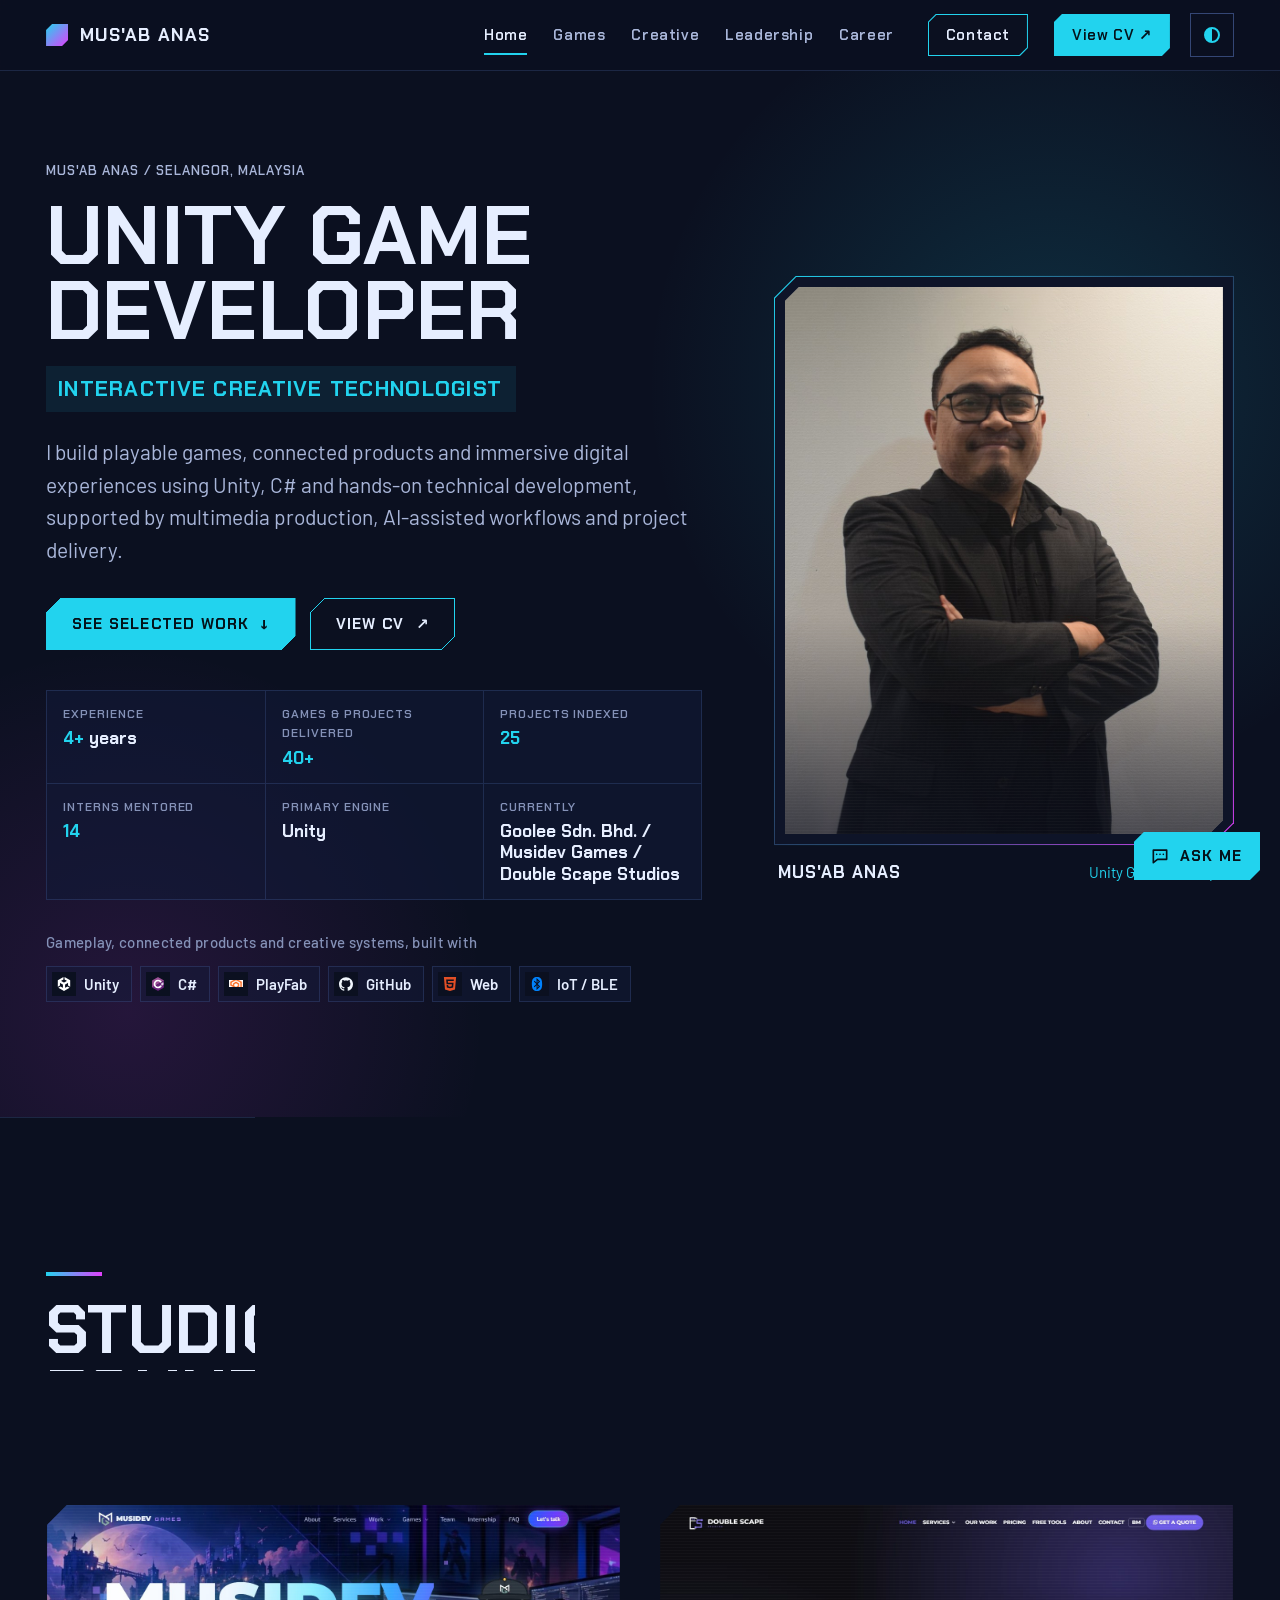
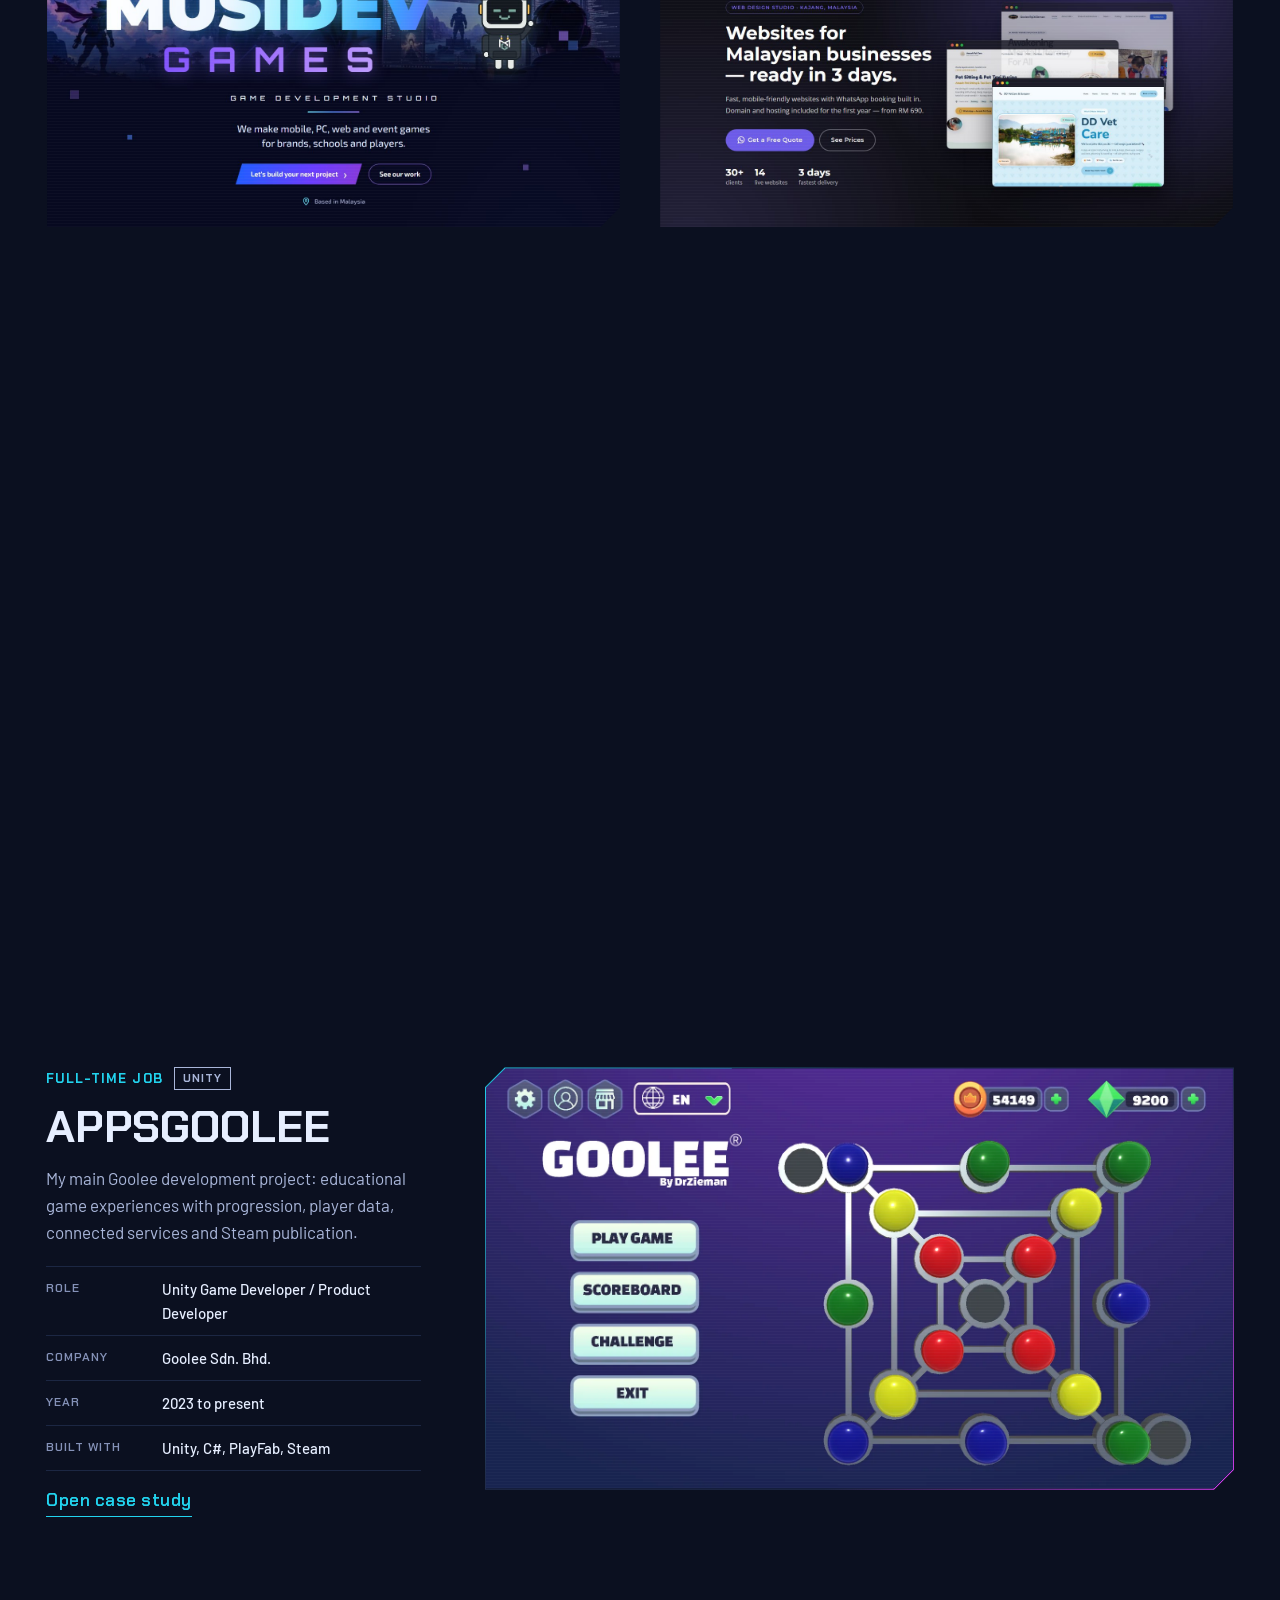
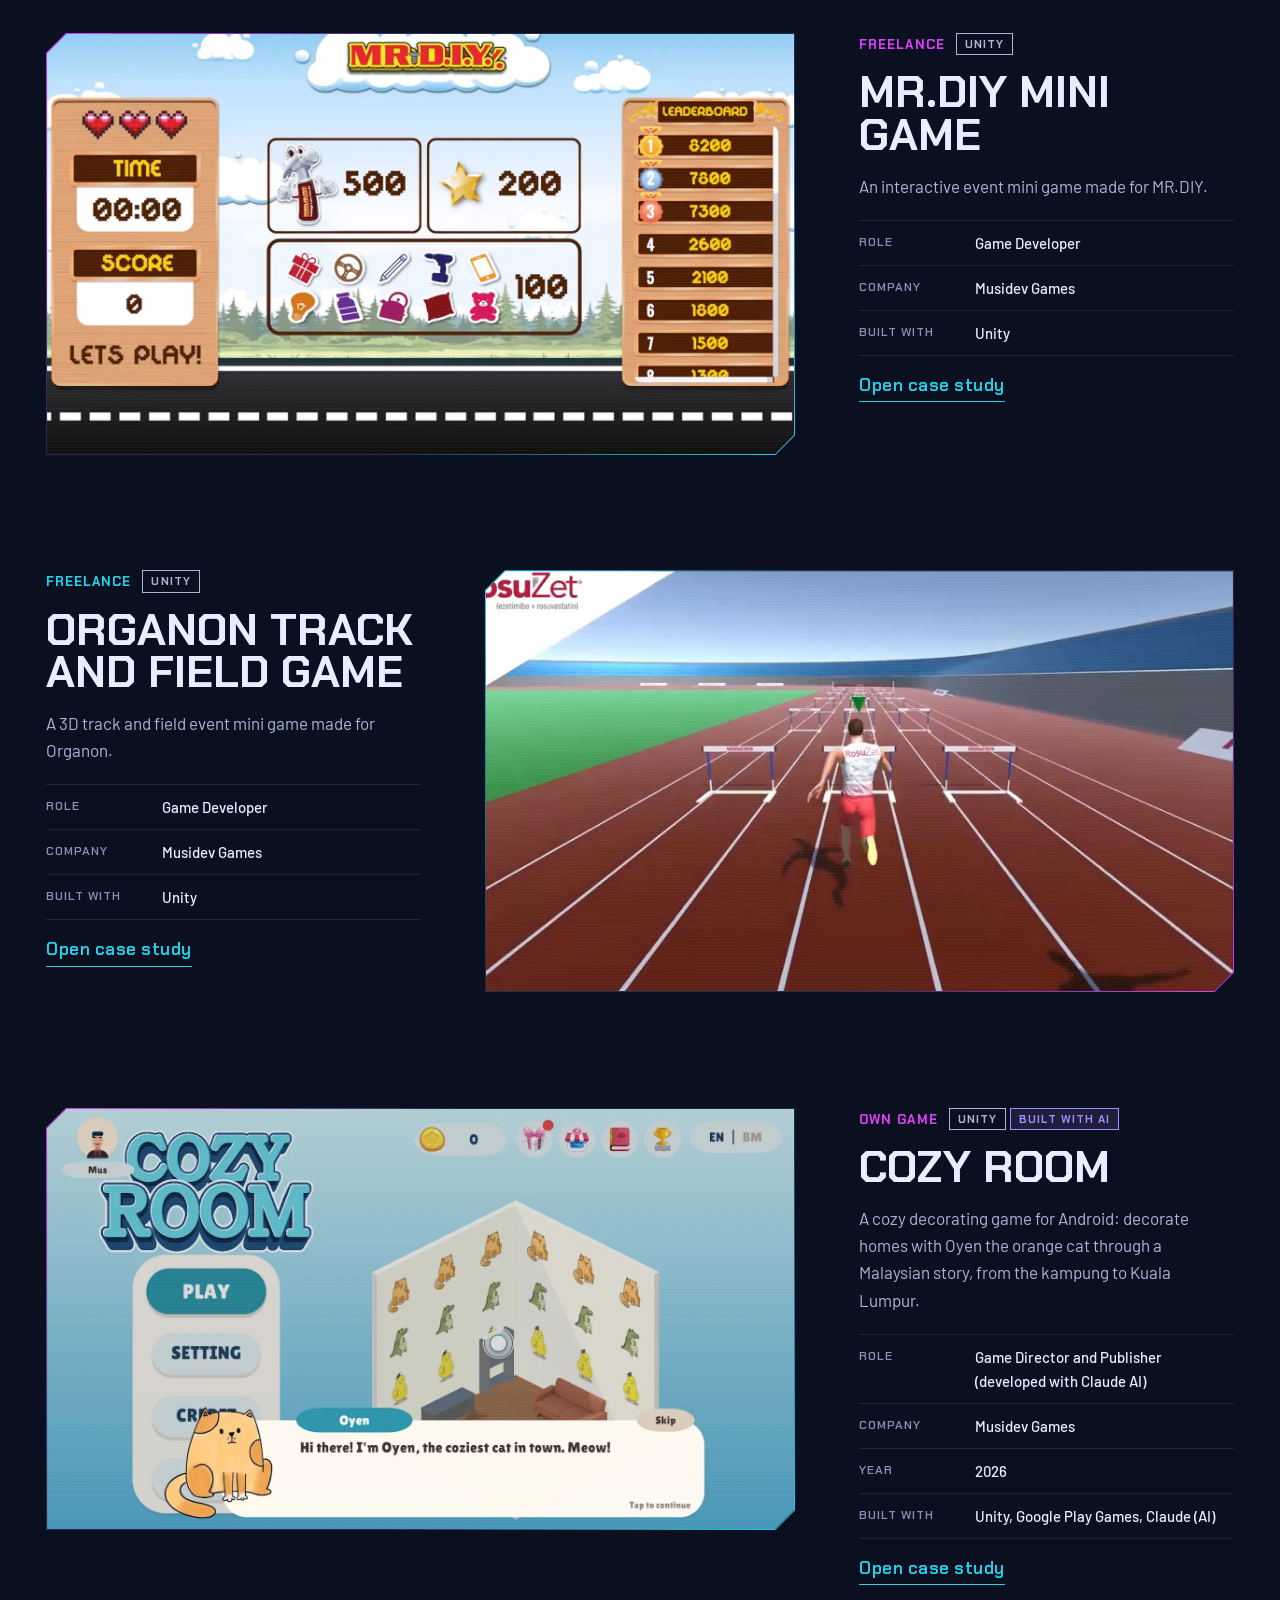
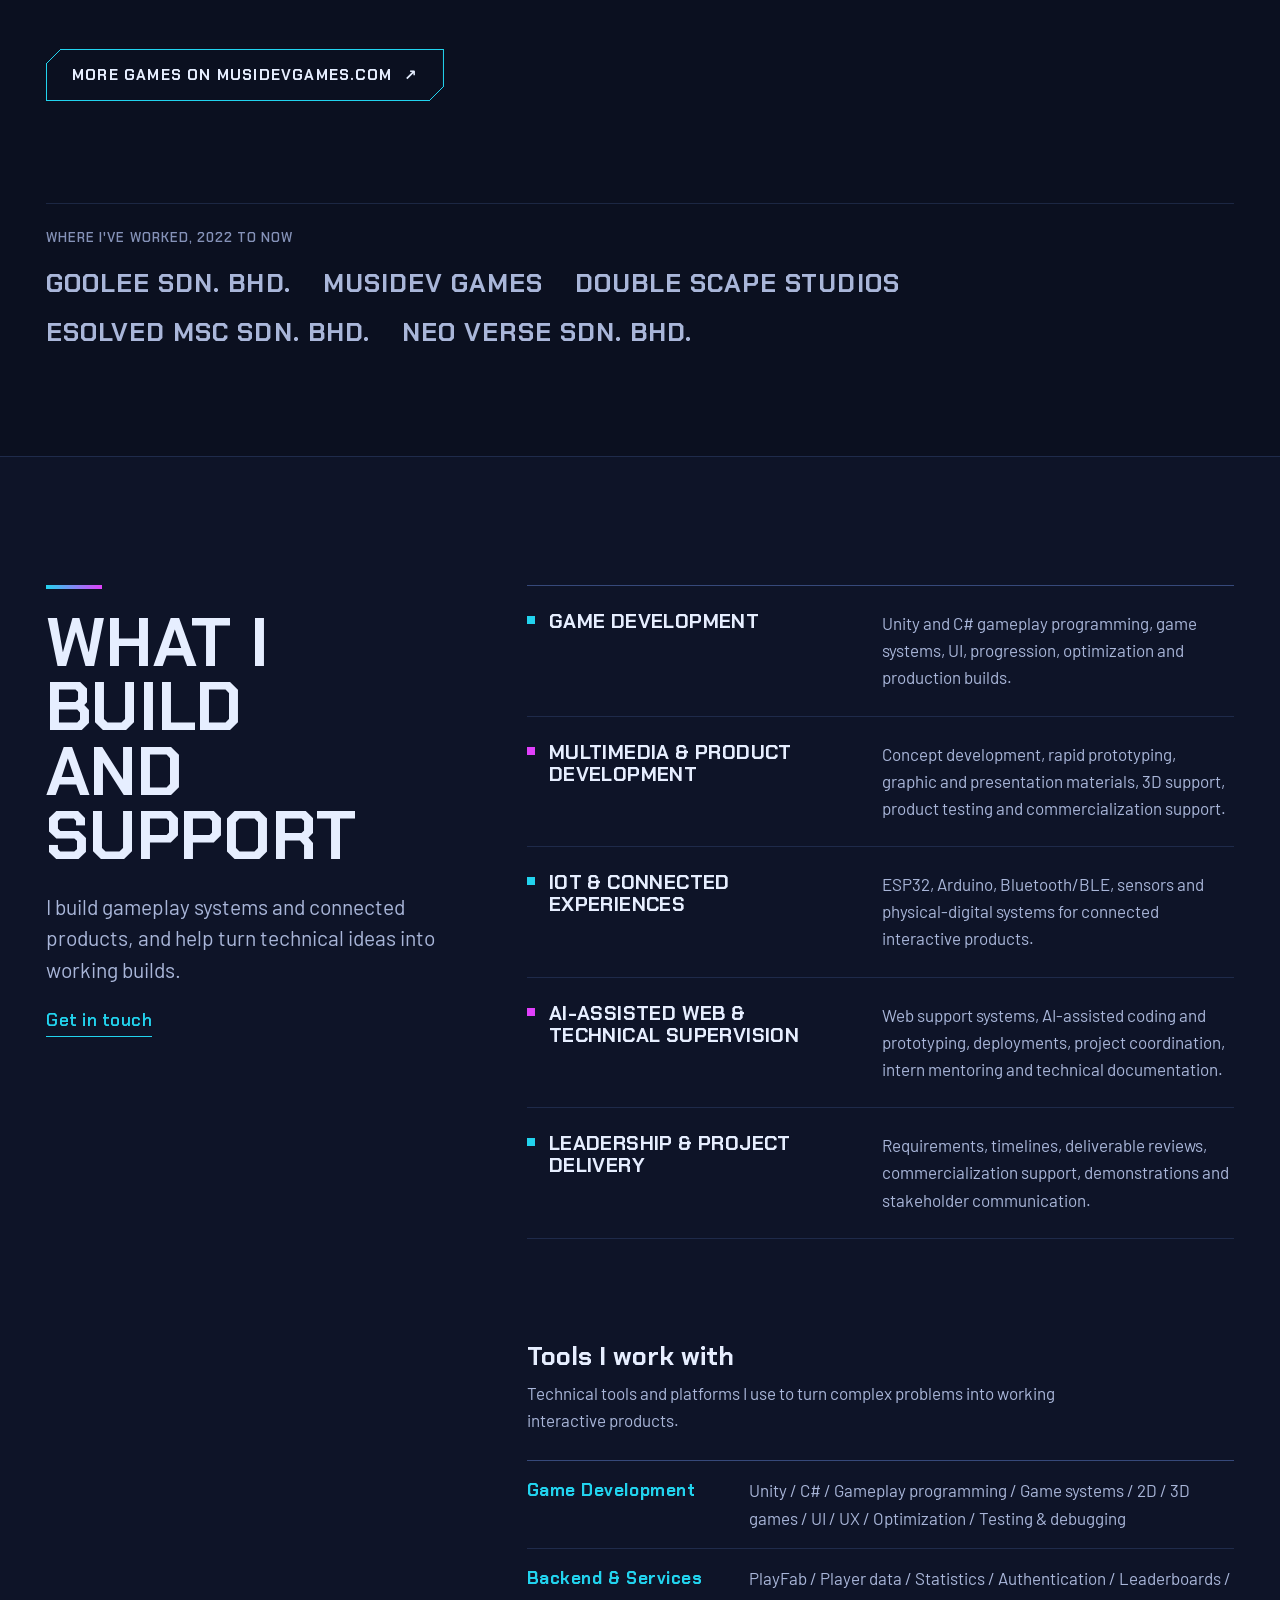
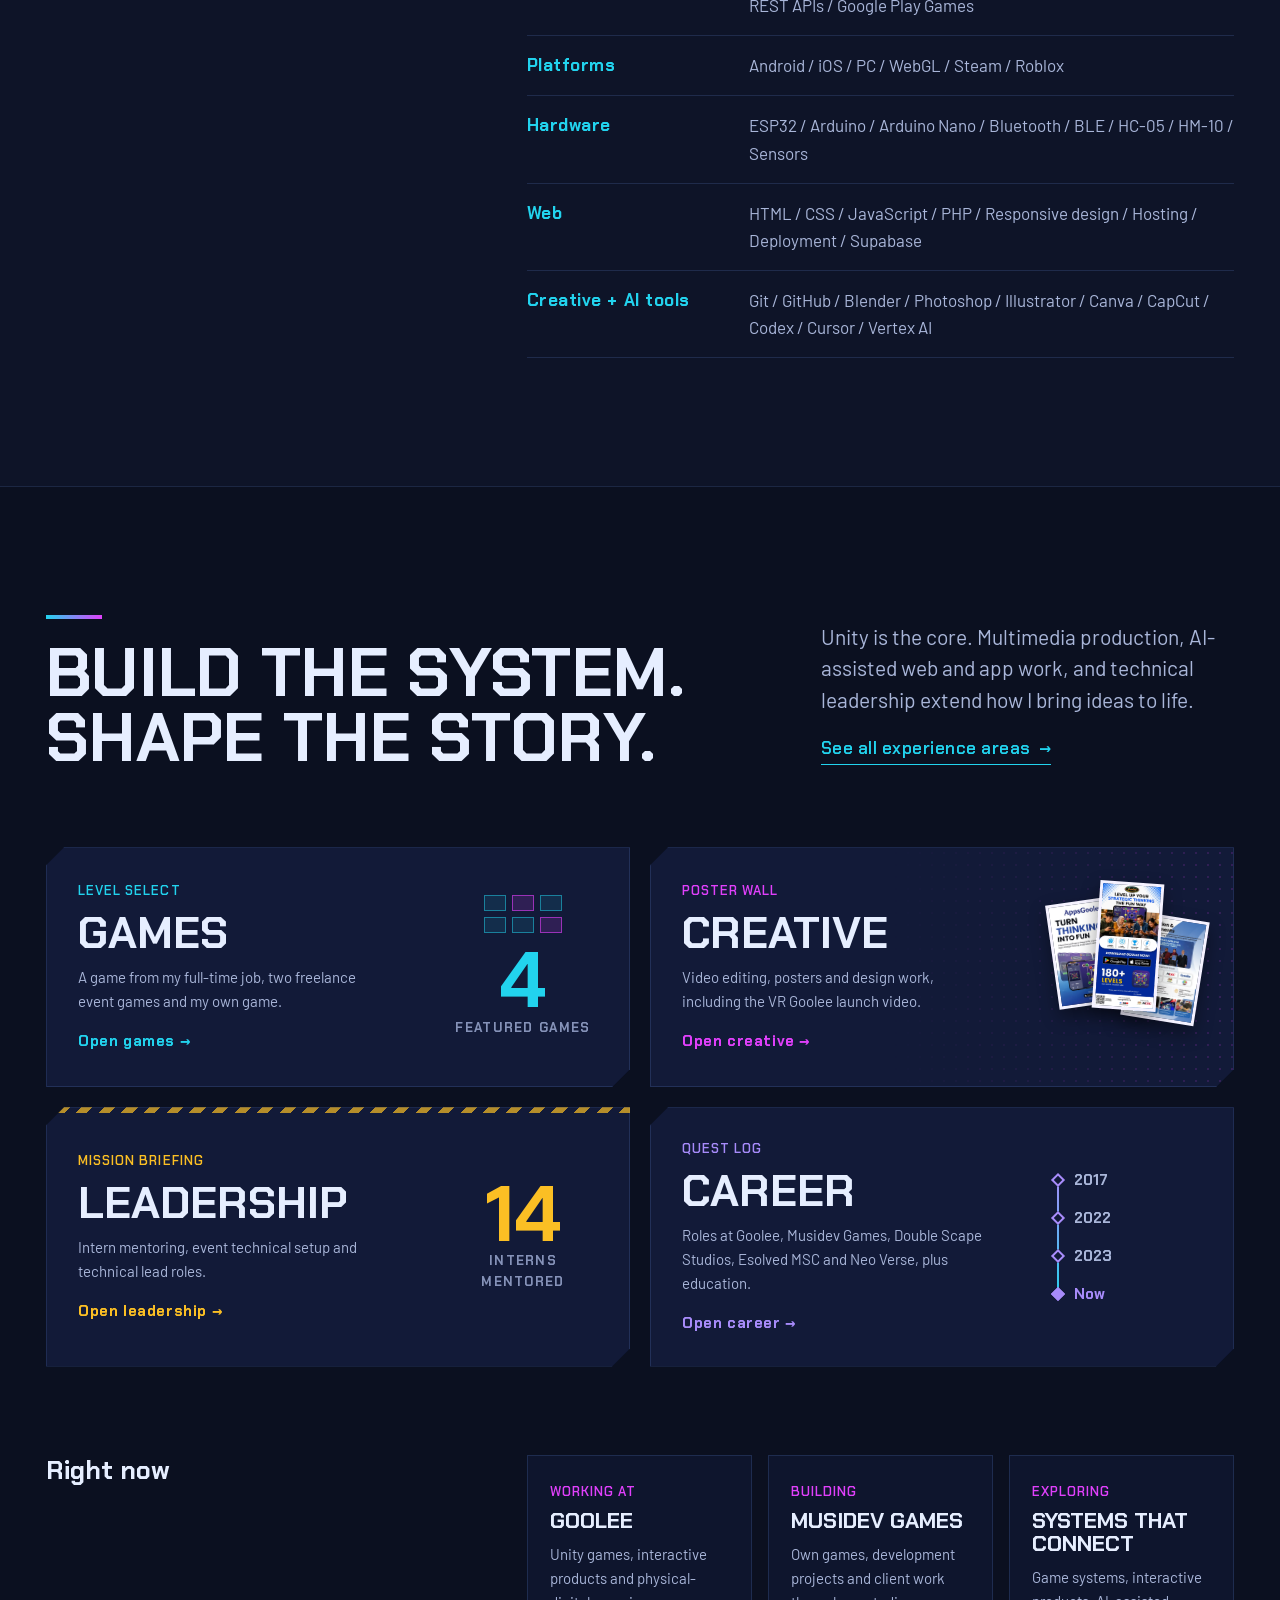
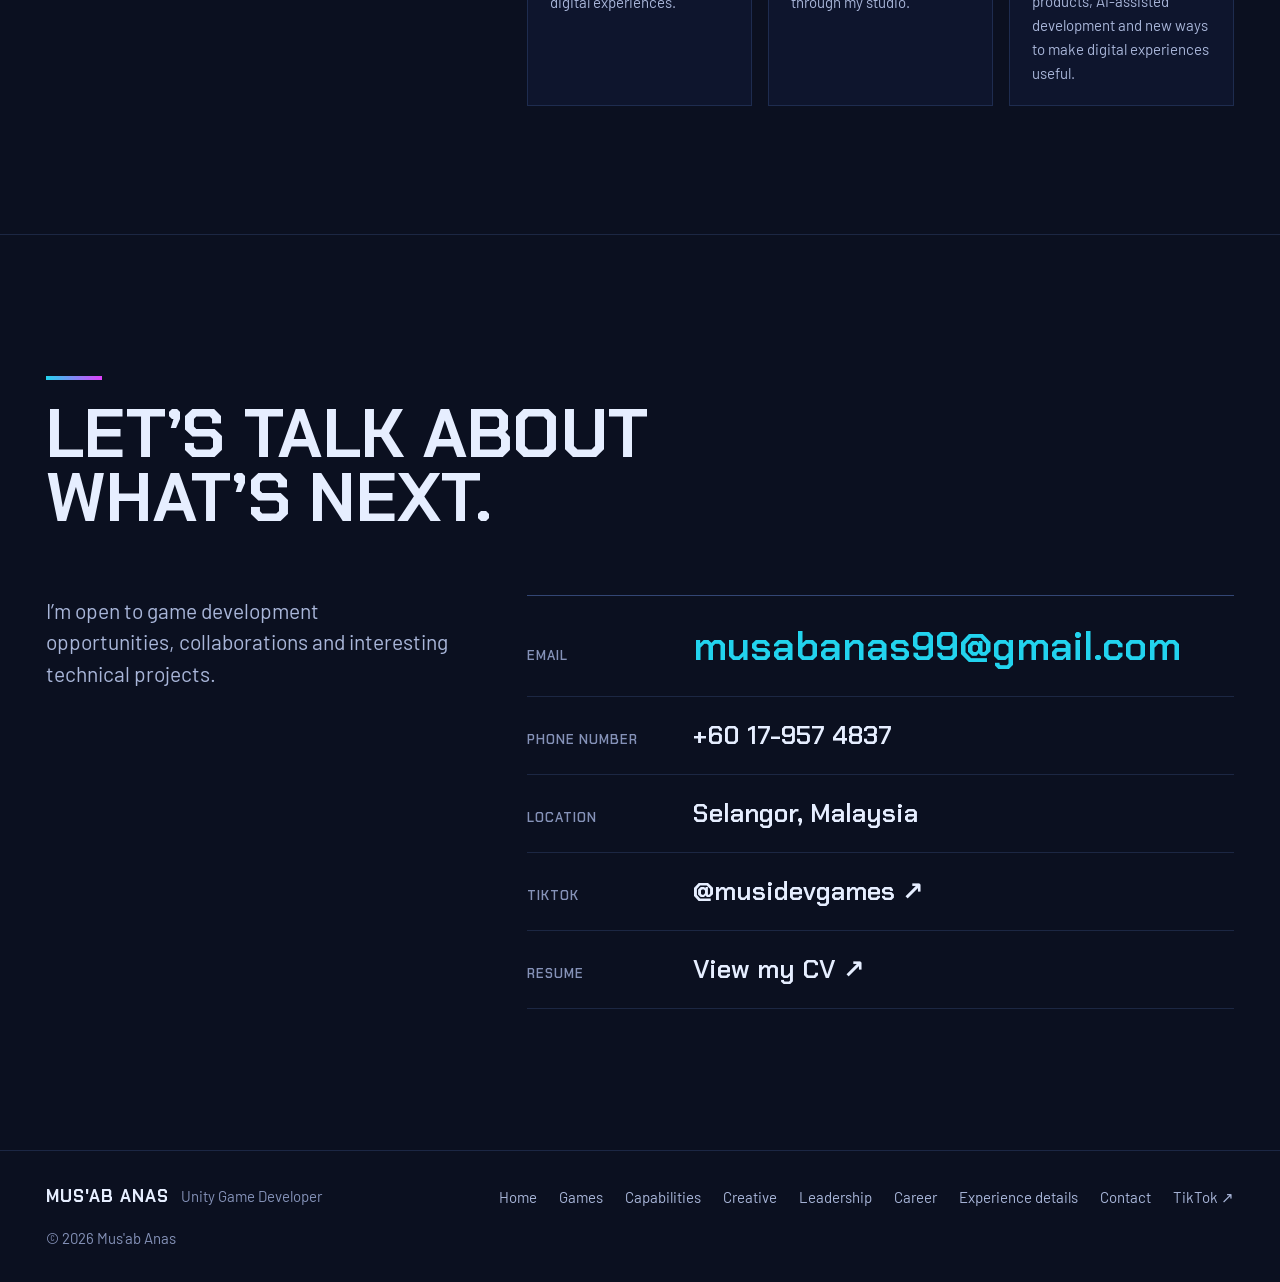
==== commit 40a0f779: "Publish website (from Personal-Website 55279ac)" ====
--- a/index.html
+++ b/index.html
@@ -29,8 +29,8 @@
   <link rel="preconnect" href="https://fonts.googleapis.com">
   <link rel="preconnect" href="https://fonts.gstatic.com" crossorigin>
   <link href="https://fonts.googleapis.com/css2?family=Barlow:wght@400;500;600;700&family=Chakra+Petch:wght@500;600;700&display=swap" rel="stylesheet">
-  <link rel="stylesheet" href="css/style.css?v=202611280112">
-  <link rel="stylesheet" href="css/home.css?v=202611280112">
+  <link rel="stylesheet" href="css/style.css?v=202611280332">
+  <link rel="stylesheet" href="css/home.css?v=202611280332">
   <script type="application/ld+json">
   {
     "@context": "https://schema.org",
@@ -45,6 +45,7 @@
     "sameAs": ["https://musidevgames.com/", "https://musidevgames.com/games/", "https://www.tiktok.com/@musidevgames"]
   }
   </script>
+  <link rel="stylesheet" href="css/chat.css?v=202611280332">
 </head>
 <body class="home-page">
   <div class="scroll-progress" aria-hidden="true"><span></span></div>
@@ -281,7 +282,9 @@
     </div>
   </footer>
 
-  <script src="js/projects-data.js?v=202611280112"></script>
-  <script src="js/main.js?v=202611280112"></script>
+  <script src="js/projects-data.js?v=202611280332"></script>
+  <script src="js/main.js?v=202611280332"></script>
+  <script src="js/chat-data.js?v=202611280332"></script>
+  <script src="js/chat.js?v=202611280332"></script>
 </body>
 </html>
--- a/css/chat.css
+++ b/css/chat.css
@@ -0,0 +1,67 @@
+/* Quick questions widget (js/chat.js). Scripted answers, styled as a small game-menu comms panel. */
+.chat { position: fixed; right: 20px; bottom: 20px; z-index: 95; display: flex; flex-direction: column; align-items: flex-end; gap: 12px; pointer-events: none; }
+.chat > * { pointer-events: auto; }
+
+.chat-toggle {
+  --cut: 10px;
+  display: inline-flex; align-items: center; gap: 10px; min-height: 48px; padding: 0 18px 0 16px; border: 0; cursor: pointer;
+  font-family: var(--font-display); font-weight: 700; font-size: var(--fs-sm); letter-spacing: .08em; text-transform: uppercase;
+  color: var(--cyan-ink); background: var(--cyan);
+  clip-path: polygon(var(--cut) 0, 100% 0, 100% calc(100% - var(--cut)), calc(100% - var(--cut)) 100%, 0 100%, 0 var(--cut));
+  transition: filter .2s ease, transform .2s ease;
+}
+.chat-toggle:hover { filter: drop-shadow(0 0 12px var(--glow-cyan, rgba(34, 211, 238, .4))); }
+.chat-toggle:active { transform: translateY(1px); }
+.chat-toggle:focus-visible { outline: 2px solid var(--cyan-ink); outline-offset: -5px; }
+.chat.is-open .chat-toggle { color: var(--ink); background: var(--panel-2); }
+.chat.is-open .chat-toggle:focus-visible { outline-color: var(--focus); }
+
+.chat-panel {
+  --cut: 18px;
+  width: min(380px, calc(100vw - 32px)); max-height: min(600px, calc(100vh - var(--header-h, 72px) - 100px)); max-height: min(600px, calc(100dvh - var(--header-h, 72px) - 100px));
+  display: flex; flex-direction: column; padding: 1px;
+  background: linear-gradient(135deg, var(--cyan), rgba(120, 160, 255, .25) 35%, rgba(120, 160, 255, .25) 65%, var(--magenta));
+  clip-path: polygon(var(--cut) 0, 100% 0, 100% calc(100% - var(--cut)), calc(100% - var(--cut)) 100%, 0 100%, 0 var(--cut));
+}
+.chat-panel[hidden] { display: none; }
+.chat-panel > * { background: var(--panel); }
+.chat-head { display: flex; align-items: flex-start; justify-content: space-between; gap: 12px; padding: 16px 16px 14px 22px; border-bottom: 1px solid var(--line); }
+.chat-title { font-family: var(--font-display); font-weight: 700; font-size: 1.125rem; text-transform: uppercase; letter-spacing: .04em; line-height: 1.1; }
+.chat-subtitle { margin-top: 4px; font-size: var(--fs-xs); color: var(--ink-3); }
+.chat-close { flex: none; width: 36px; height: 36px; display: grid; place-items: center; border: 1px solid var(--line-strong); background: transparent; color: var(--ink-2); font-size: 1.375rem; line-height: 1; cursor: pointer; transition: color .2s ease, border-color .2s ease; }
+.chat-close:hover { color: var(--ink); border-color: var(--cyan-text); }
+
+.chat-log { position: relative; flex: 1 1 auto; min-height: 120px; overflow-y: auto; overscroll-behavior: contain; display: flex; flex-direction: column; gap: 10px; padding: 16px; }
+.chat-msg { max-width: 88%; padding: 10px 12px; font-size: var(--fs-sm); line-height: 1.5; }
+.chat-msg-bot { align-self: flex-start; color: var(--ink); background: var(--panel-2); border-left: 2px solid var(--cyan); }
+.chat-msg-user { align-self: flex-end; color: var(--ink); background: color-mix(in srgb, var(--magenta) 14%, transparent); border-right: 2px solid var(--magenta); }
+.chat-links { display: flex; flex-wrap: wrap; gap: 6px 14px; margin-top: 8px; }
+.chat-link { font-family: var(--font-display); font-weight: 600; font-size: var(--fs-xs); letter-spacing: .03em; color: var(--cyan-text); text-decoration: none; border-bottom: 1px solid currentColor; }
+.chat-link:hover { color: var(--ink); }
+
+.chat-typing { display: inline-flex; gap: 5px; padding: 14px 14px; }
+.chat-typing span { width: 6px; height: 6px; border-radius: 50%; background: var(--ink-3); animation: chat-dot 1s ease-in-out infinite; }
+.chat-typing span:nth-child(2) { animation-delay: .15s; }
+.chat-typing span:nth-child(3) { animation-delay: .3s; }
+@keyframes chat-dot { 0%, 100% { opacity: .3; transform: translateY(0); } 50% { opacity: 1; transform: translateY(-3px); } }
+
+.chat-options { flex: none; display: flex; flex-wrap: wrap; justify-content: flex-end; gap: 8px; margin-top: 4px; }
+.chat-more { flex-basis: 100%; text-align: right; font-family: var(--font-display); font-size: var(--fs-xs); font-weight: 600; letter-spacing: .08em; text-transform: uppercase; color: var(--ink-3); }
+.chat-option {
+  padding: 7px 12px; border: 1px solid var(--line-strong); background: transparent; color: var(--ink); cursor: pointer; text-align: left;
+  font-family: var(--font-body); font-size: var(--fs-sm); font-weight: 500; line-height: 1.3;
+  transition: border-color .2s ease, color .2s ease, background-color .2s ease;
+}
+.chat-option:hover { border-color: var(--cyan-text); color: var(--cyan-text); background: color-mix(in srgb, var(--cyan) 8%, transparent); }
+
+@media (max-width: 560px) {
+  .chat { right: 12px; bottom: 12px; left: 12px; }
+  .chat-panel { width: 100%; max-height: calc(100vh - var(--header-h, 72px) - 92px); max-height: calc(100dvh - var(--header-h, 72px) - 92px); }
+  .chat-toggle-text { position: absolute; width: 1px; height: 1px; overflow: hidden; clip: rect(0 0 0 0); white-space: nowrap; }
+  .chat-toggle { width: 52px; min-height: 52px; padding: 0; justify-content: center; }
+  .chat-toggle svg { width: 22px; height: 22px; }
+}
+@media (prefers-reduced-motion: reduce) {
+  .chat-toggle, .chat-option, .chat-close { transition: none; }
+  .chat-typing span { animation: none; }
+}
